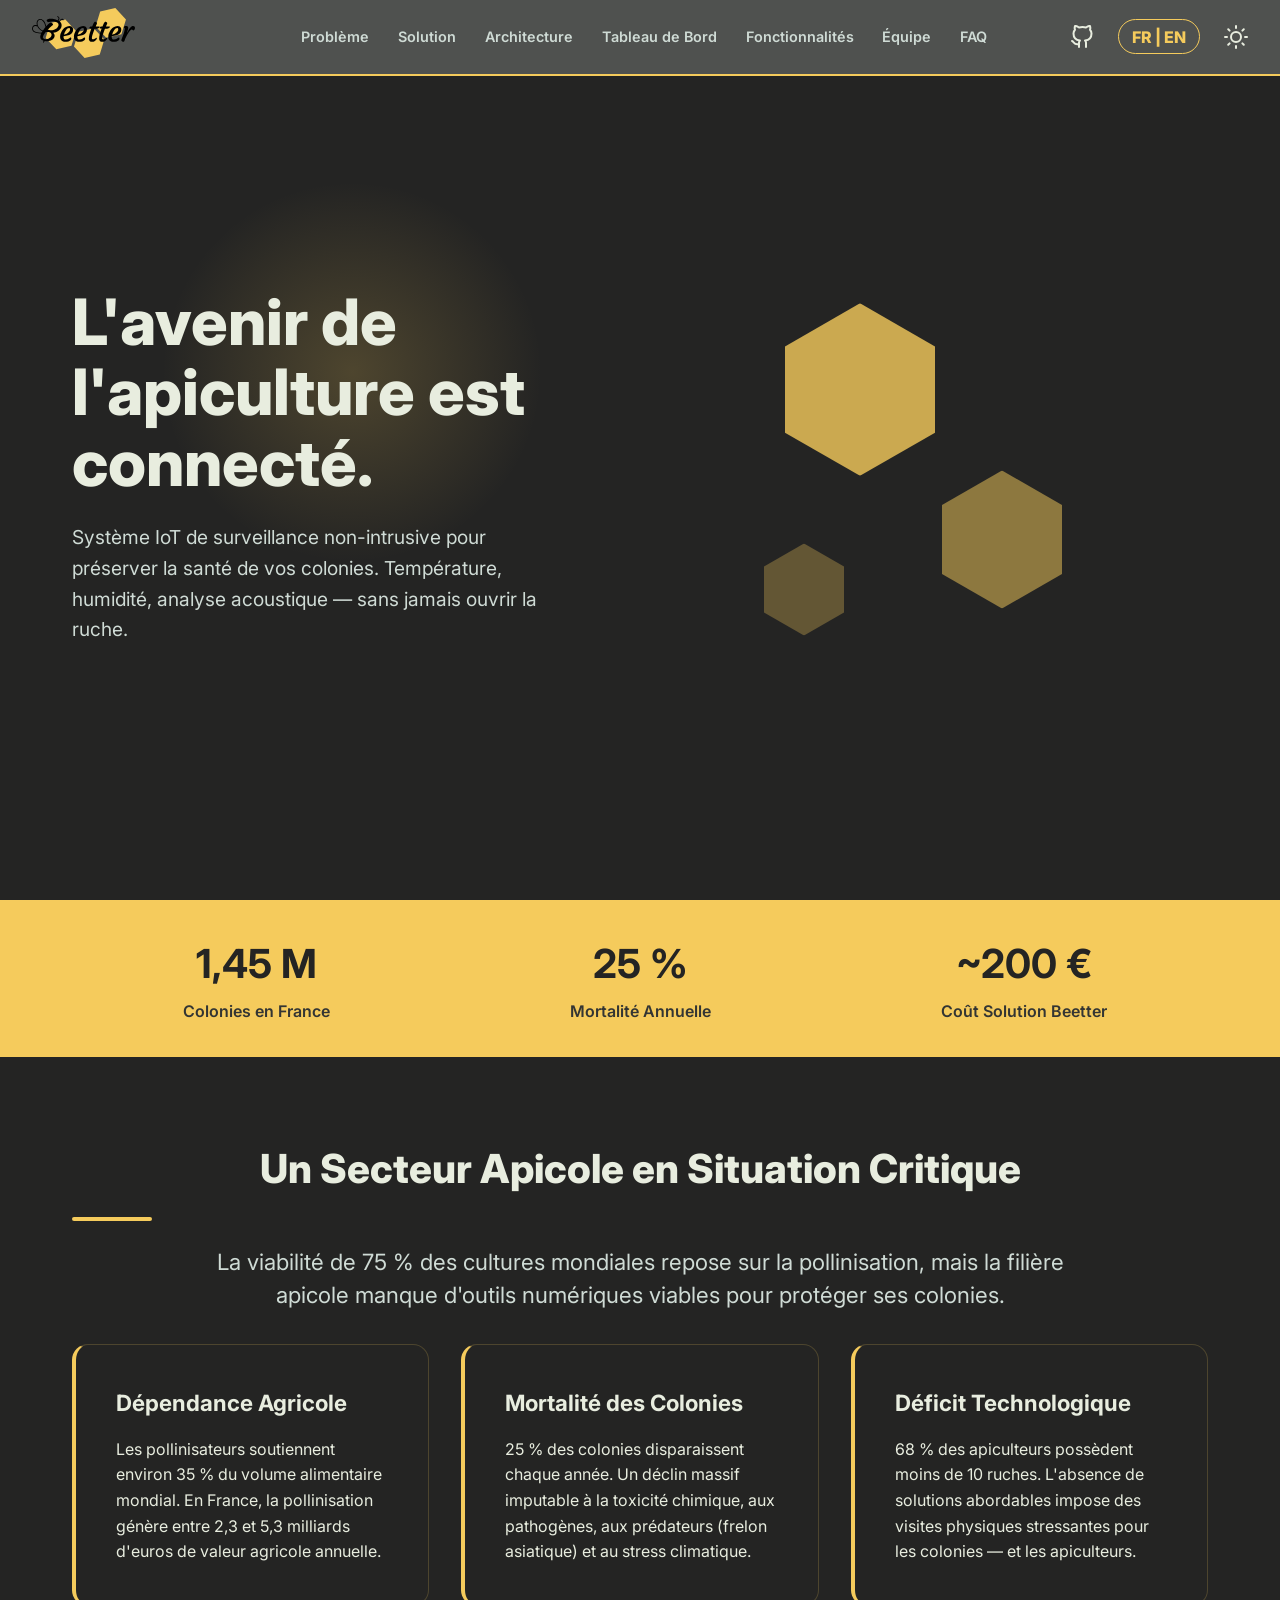
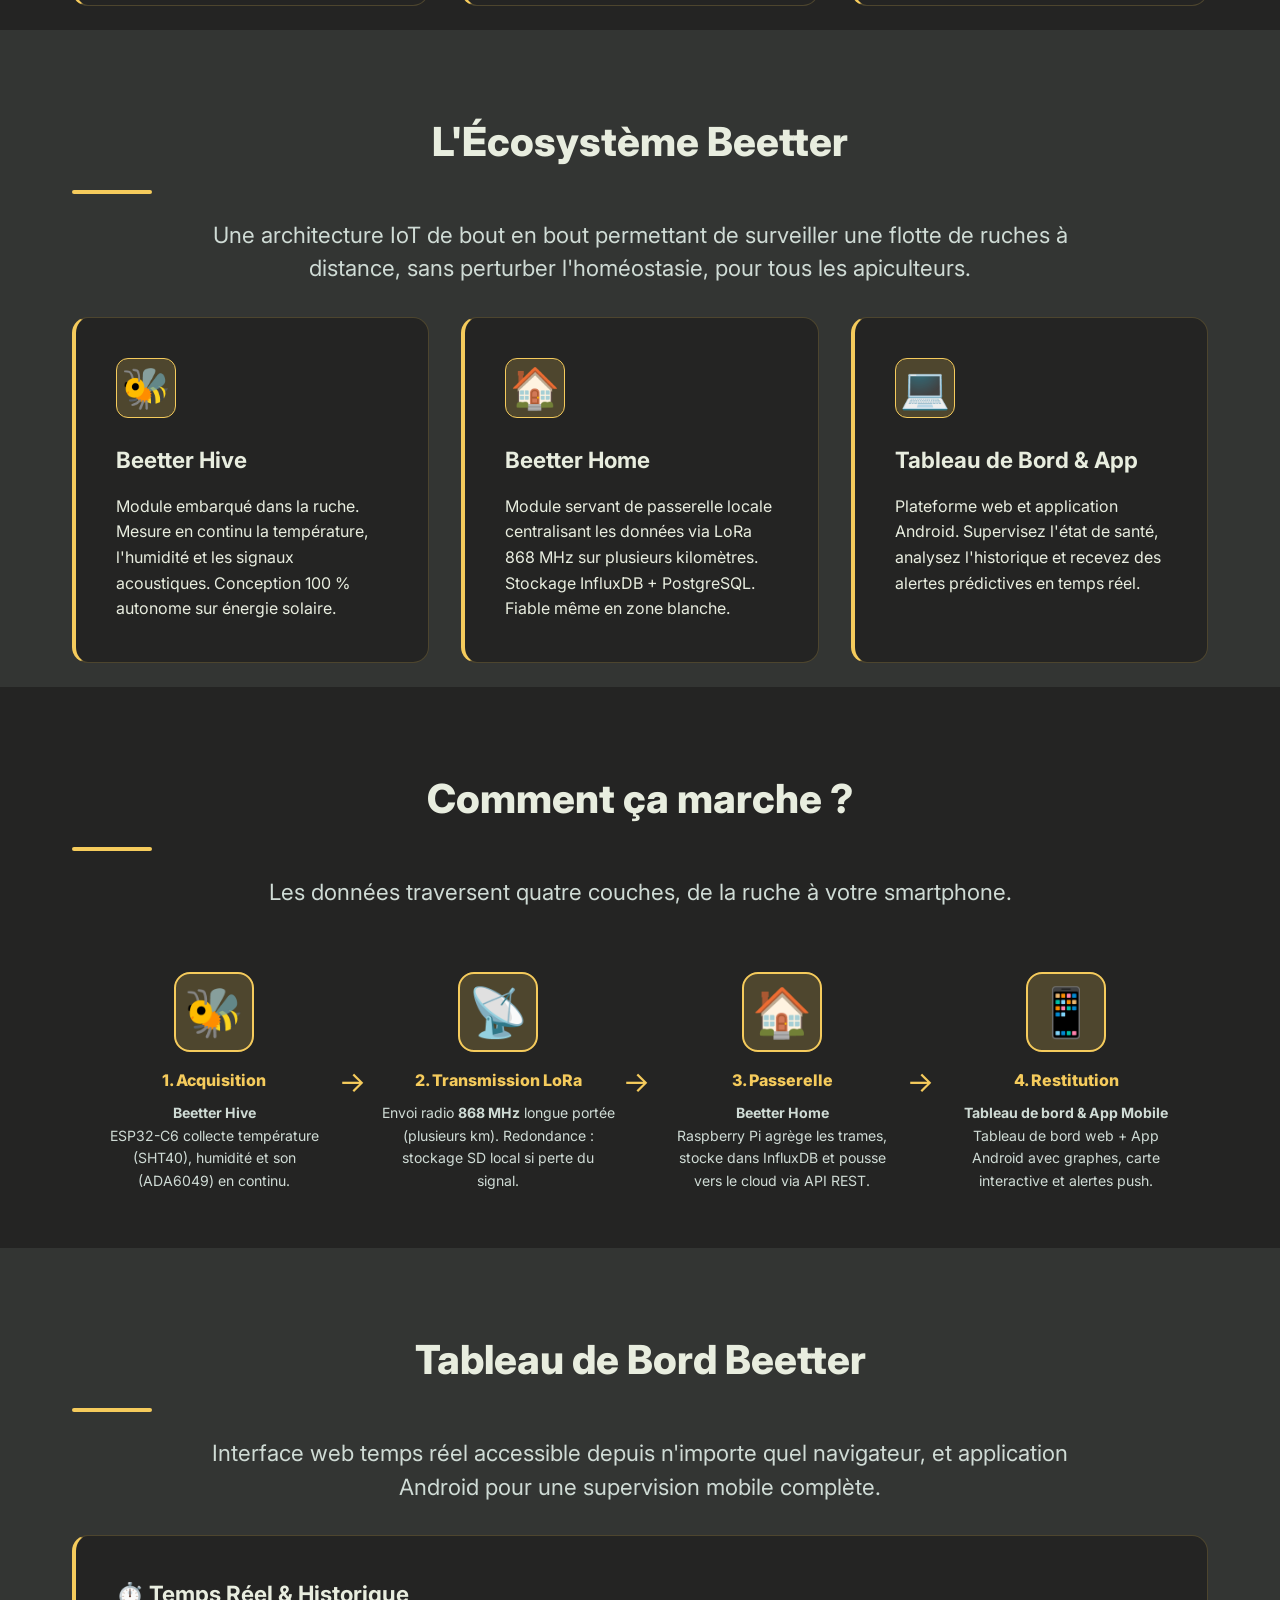
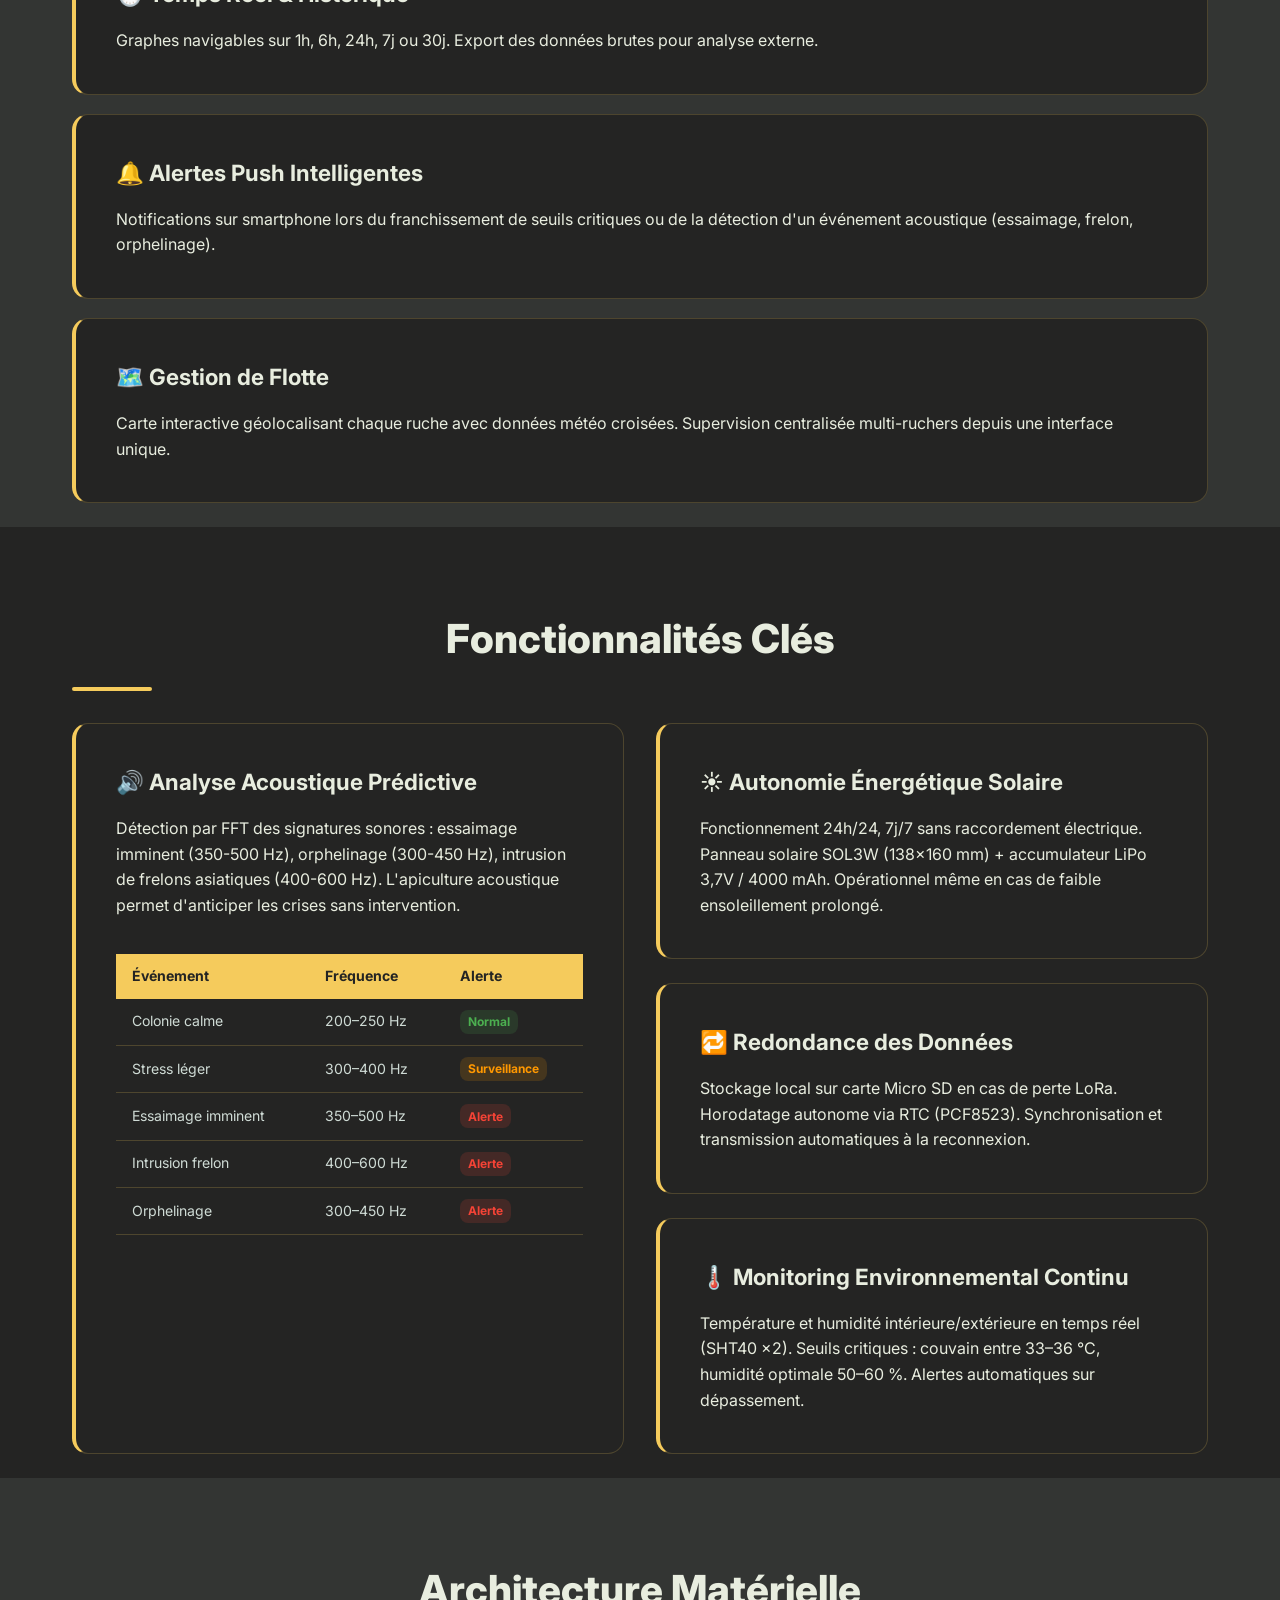
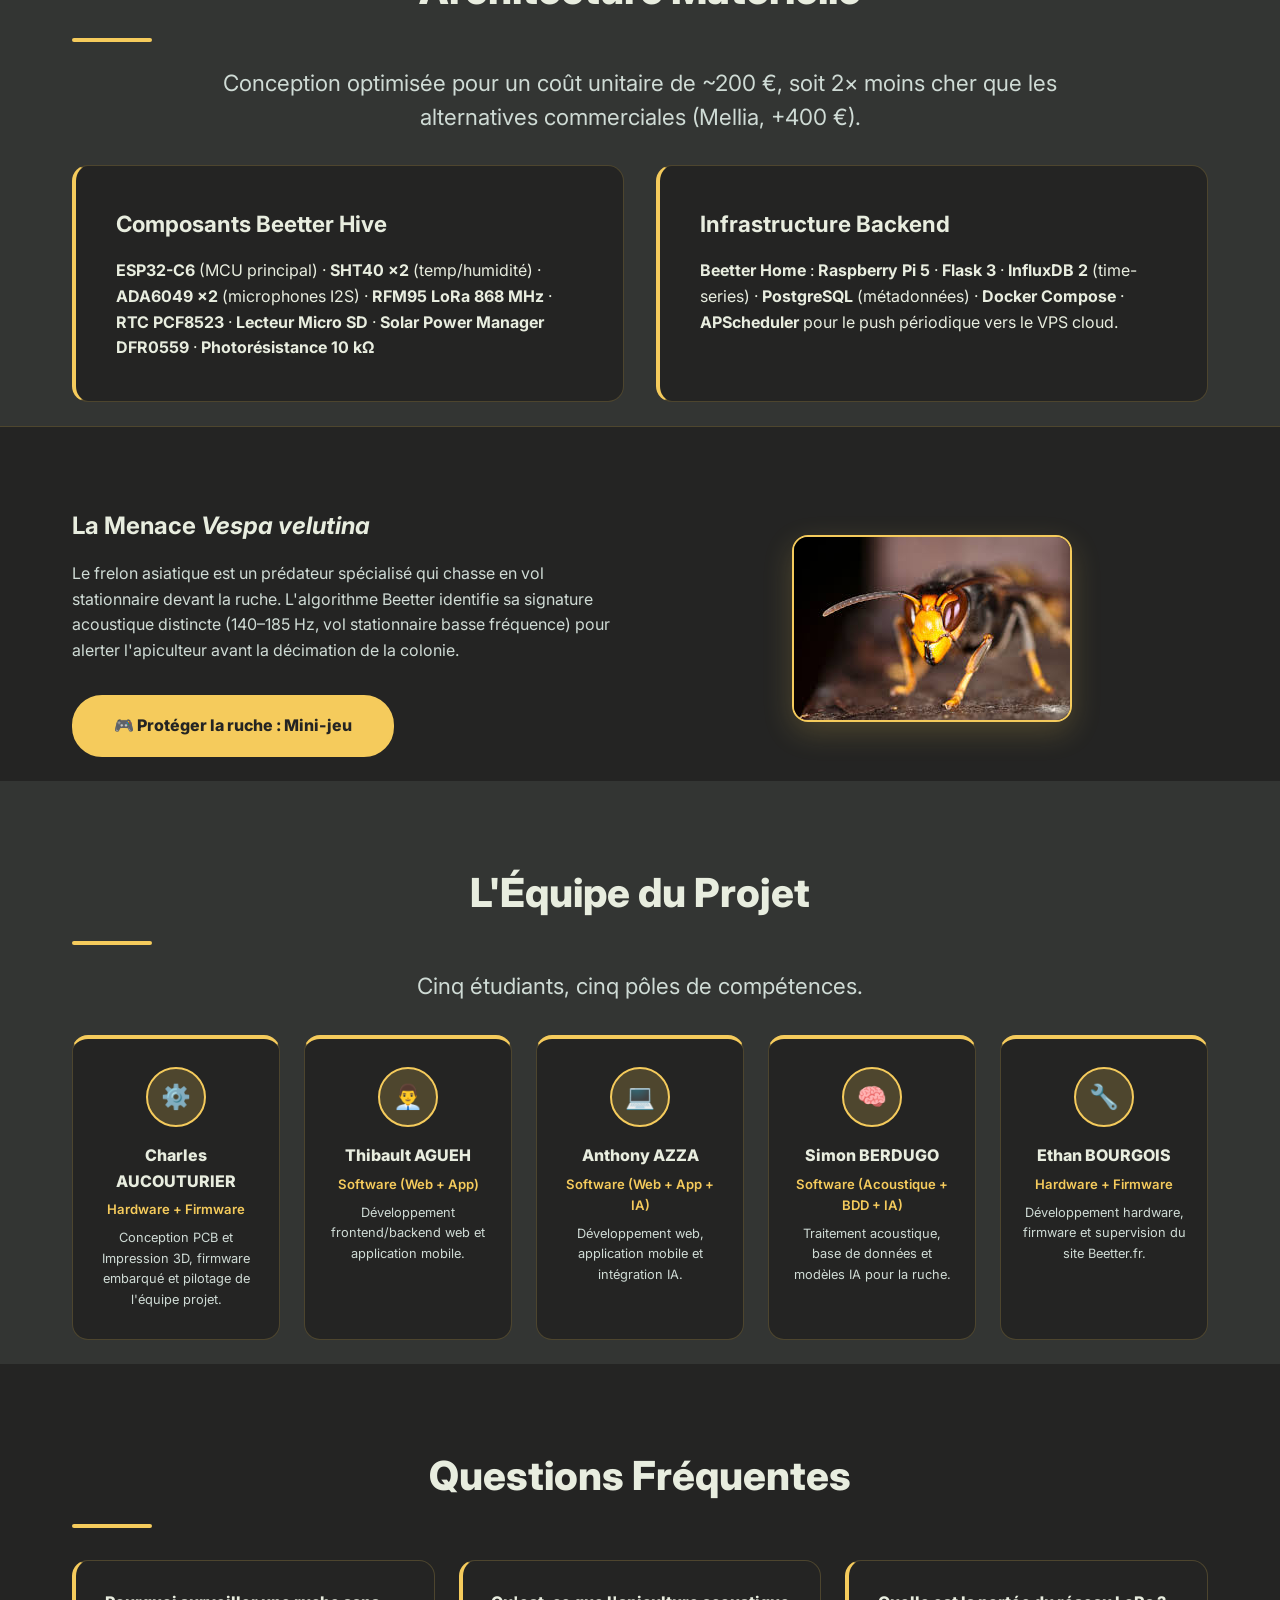
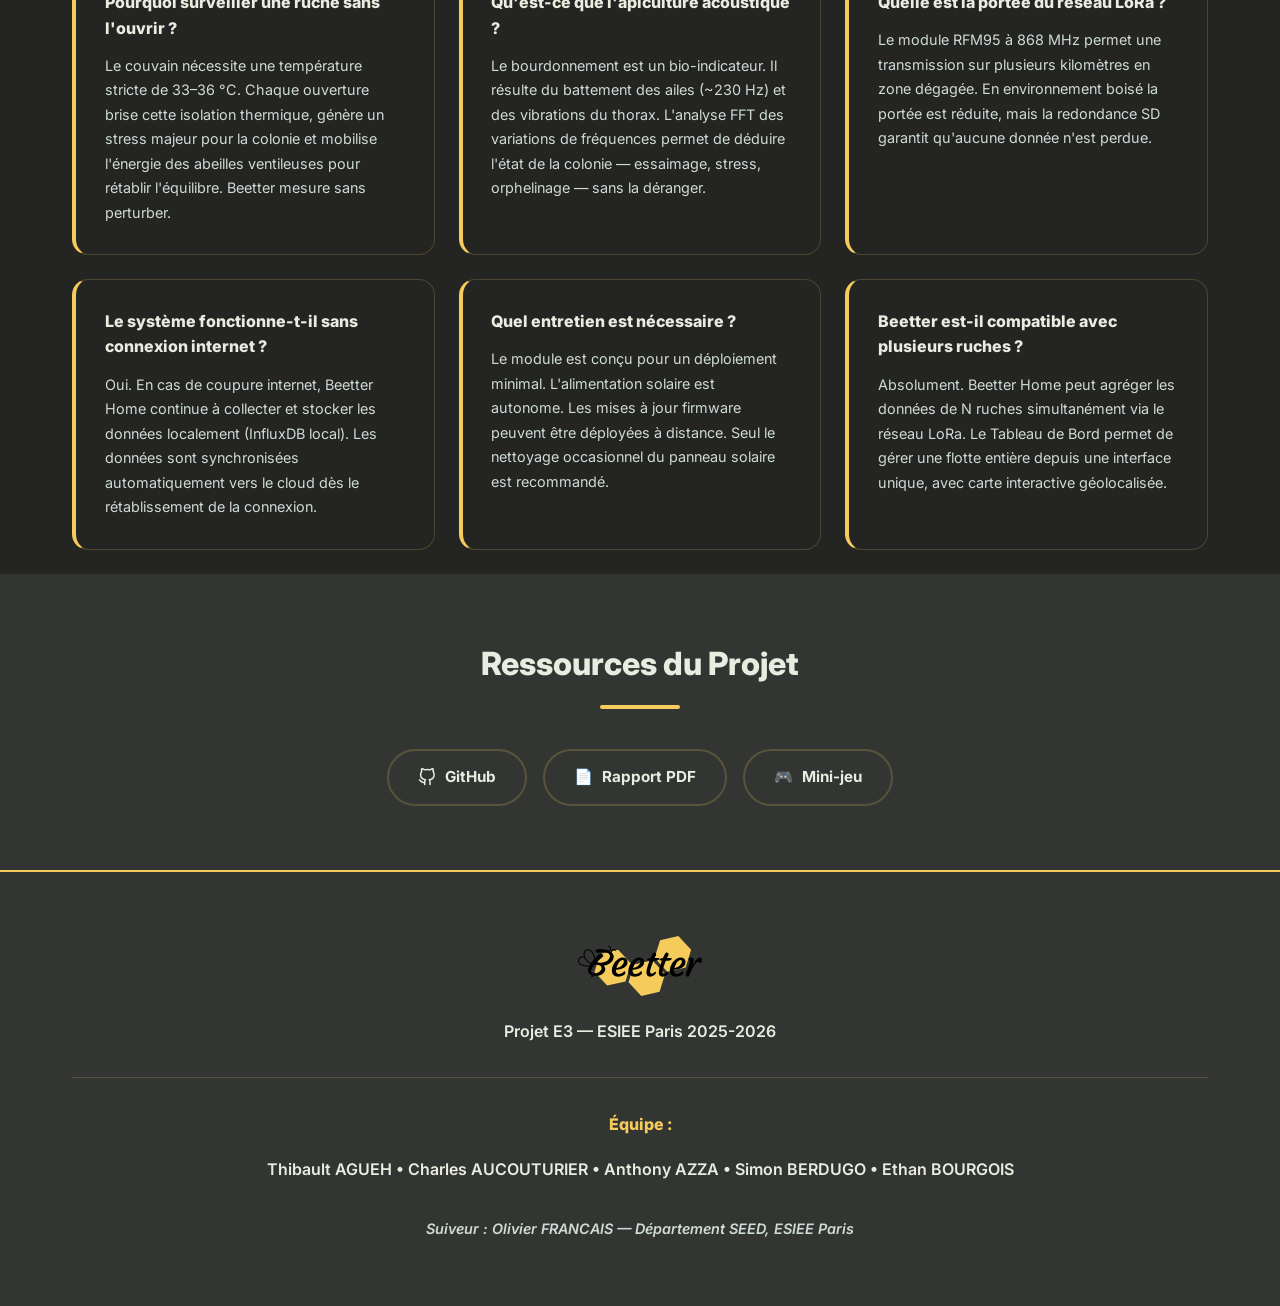
==== website/index.html @ 728f78fc "Add files via upload" ====
<!DOCTYPE html>
<html lang="fr">
<head>
    <meta charset="UTF-8">
    <meta name="viewport" content="width=device-width, initial-scale=1.0">
    <title>Beetter</title>
    <meta name="description" content="Beetter est un système IoT de monitoring apicole non-intrusif. Surveillance en temps réel de vos ruches : température, humidité, analyse acoustique prédictive.">

    <link rel="icon" type="image/png" href="Logo_B.png">
    <link rel="shortcut icon" type="image/png" href="Logo_B.png">

    <link rel="stylesheet" href="style.css">
    <link href="https://fonts.googleapis.com/css2?family=Inter:wght@300;400;600;800&display=swap" rel="stylesheet">
</head>
<body>

    <!-- ══════════════════════ NAVBAR ══════════════════════ -->
    <nav class="navbar">
        <div class="logo">
            <img src="Logo Beetter.svg" alt="Logo Beetter" class="logo-img">
        </div>

        <!-- Hamburger (mobile only) -->
        <button class="hamburger" id="hamburger" aria-label="Ouvrir le menu" aria-expanded="false">
            <span></span><span></span><span></span>
        </button>

        <!-- Scrim overlay -->
        <div class="nav-scrim" id="nav-scrim"></div>

        <ul class="nav-links" id="nav-links">
            <li><a href="#problematique" class="lang-fr">Problème</a><a href="#problematique" class="lang-en">Problem</a></li>
            <li><a href="#solution" class="lang-fr">Solution</a><a href="#solution" class="lang-en">Solution</a></li>
            <li><a href="#comment" class="lang-fr">Architecture</a><a href="#comment" class="lang-en">Architecture</a></li>
            <li><a href="#dashboard" class="lang-fr">Tableau de Bord</a><a href="#dashboard" class="lang-en">Dashboard</a></li>
            <li><a href="#technologie" class="lang-fr">Fonctionnalités</a><a href="#technologie" class="lang-en">Features</a></li>
            <li><a href="#equipe" class="lang-fr">Équipe</a><a href="#equipe" class="lang-en">Team</a></li>
            <li><a href="#faq">FAQ</a></li>
            
        </ul>

        <div class="nav-controls">
            <a href="https://github.com/Charlox29/Beetter" target="_blank" class="github-link" aria-label="GitHub Repository">
                <svg xmlns="http://www.w3.org/2000/svg" width="24" height="24" viewBox="0 0 24 24" fill="none" stroke="currentColor" stroke-width="2" stroke-linecap="round" stroke-linejoin="round">
                    <path d="M9 19c-5 1.5-5-2.5-7-3m14 6v-3.87a3.37 3.37 0 0 0-.94-2.61c3.14-.35 6.44-1.54 6.44-7A5.44 5.44 0 0 0 20 4.77 5.07 5.07 0 0 0 19.91 1S18.73.65 16 2.48a13.38 13.38 0 0 0-7 0C6.27.65 5.09 1 5.09 1A5.07 5.07 0 0 0 5 4.77a5.44 5.44 0 0 0-1.5 3.78c0 5.42 3.3 6.61 6.44 7A3.37 3.37 0 0 0 9 18.13V22"></path>
                </svg>
            </a>
            <button id="lang-toggle" class="lang-btn" aria-label="Changer de langue">FR | EN</button>
            <button id="theme-toggle" class="theme-btn" aria-label="Basculer le thème">
                <svg id="moon-icon" xmlns="http://www.w3.org/2000/svg" width="24" height="24" viewBox="0 0 24 24" fill="none" stroke="currentColor" stroke-width="2" stroke-linecap="round" stroke-linejoin="round"><path d="M21 12.79A9 9 0 1 1 11.21 3 7 7 0 0 0 21 12.79z"></path></svg>
                <svg id="sun-icon" xmlns="http://www.w3.org/2000/svg" width="24" height="24" viewBox="0 0 24 24" fill="none" stroke="currentColor" stroke-width="2" stroke-linecap="round" stroke-linejoin="round" style="display:none;"><circle cx="12" cy="12" r="5"></circle><line x1="12" y1="1" x2="12" y2="3"></line><line x1="12" y1="21" x2="12" y2="23"></line><line x1="4.22" y1="4.22" x2="5.64" y2="5.64"></line><line x1="18.36" y1="18.36" x2="19.78" y2="19.78"></line><line x1="1" y1="12" x2="3" y2="12"></line><line x1="21" y1="12" x2="23" y2="12"></line><line x1="4.22" y1="19.78" x2="5.64" y2="18.36"></line><line x1="18.36" y1="5.64" x2="19.78" y2="4.22"></line></svg>
            </button>
        </div>
    </nav>

    <!-- ══════════════════════ HERO ══════════════════════ -->
    <header class="hero">
        <div class="hero-content">
            <h1 class="lang-fr">L'avenir de l'apiculture est connecté.</h1>
            <h1 class="lang-en">The future of beekeeping is connected.</h1>
            <p class="lang-fr">Système IoT de surveillance non-intrusive pour préserver la santé de vos colonies. Température, humidité, analyse acoustique — sans jamais ouvrir la ruche.</p>
            <p class="lang-en">Non-intrusive IoT monitoring system to preserve the health of your colonies. Temperature, humidity, acoustic analysis — without ever opening the hive.</p>
        </div>
        <div class="hero-graphic">
            <div class="hexagon hex-1"></div>
            <div class="hexagon hex-2"></div>
            <div class="hexagon hex-3"></div>
        </div>
    </header>

    <!-- ══════════════════════ STATS ══════════════════════ -->
    <section class="stats-banner">
        <div class="container grid-3" style="gap:1rem;">
            <div class="stat-item">
                <h3 style="font-size:2.5rem;margin-bottom:0.2rem;color:#242423;">1,45 M</h3>
                <p class="lang-fr" style="color:#333533;font-weight:600;">Colonies en France</p>
                <p class="lang-en" style="color:#333533;font-weight:600;">Colonies in France</p>
            </div>
            <div class="stat-item">
                <h3 style="font-size:2.5rem;margin-bottom:0.2rem;color:#242423;">25 %</h3>
                <p class="lang-fr" style="color:#333533;font-weight:600;">Mortalité Annuelle</p>
                <p class="lang-en" style="color:#333533;font-weight:600;">Annual Mortality</p>
            </div>
            <div class="stat-item">
                <h3 style="font-size:2.5rem;margin-bottom:0.2rem;color:#242423;">~200 €</h3>
                <p class="lang-fr" style="color:#333533;font-weight:600;">Coût Solution Beetter</p>
                <p class="lang-en" style="color:#333533;font-weight:600;">Beetter Solution Cost</p>
            </div>
        </div>
    </section>

    <!-- ══════════════════════ PROBLÈME ══════════════════════ -->
    <section id="problematique" class="section">
        <div class="container">
            <div class="section-header">
                <h2 class="lang-fr">Un Secteur Apicole en Situation Critique</h2>
                <h2 class="lang-en">An Apicultural Sector in Critical Condition</h2>
                <div class="divider"></div>
                <p class="subtitle lang-fr">La viabilité de 75 % des cultures mondiales repose sur la pollinisation, mais la filière apicole manque d'outils numériques viables pour protéger ses colonies.</p>
                <p class="subtitle lang-en">The viability of 75% of global crops relies on pollination, yet the beekeeping sector lacks viable digital tools to protect its colonies.</p>
            </div>
            <div class="grid-3">
                <div class="card">
                    <h3 class="lang-fr">Dépendance Agricole</h3>
                    <h3 class="lang-en">Agricultural Dependency</h3>
                    <p class="lang-fr">Les pollinisateurs soutiennent environ 35 % du volume alimentaire mondial. En France, la pollinisation génère entre 2,3 et 5,3 milliards d'euros de valeur agricole annuelle.</p>
                    <p class="lang-en">Pollinators support about 35% of global food volume. In France, pollination generates between 2.3 and 5.3 billion euros in annual agricultural value.</p>
                </div>
                <div class="card">
                    <h3 class="lang-fr">Mortalité des Colonies</h3>
                    <h3 class="lang-en">Colony Mortality</h3>
                    <p class="lang-fr">25 % des colonies disparaissent chaque année. Un déclin massif imputable à la toxicité chimique, aux pathogènes, aux prédateurs (frelon asiatique) et au stress climatique.</p>
                    <p class="lang-en">25% of colonies disappear each year. A massive decline attributable to chemical toxicity, pathogens, predators (Asian hornet), and climatic stress.</p>
                </div>
                <div class="card">
                    <h3 class="lang-fr">Déficit Technologique</h3>
                    <h3 class="lang-en">Technological Deficit</h3>
                    <p class="lang-fr">68 % des apiculteurs possèdent moins de 10 ruches. L'absence de solutions abordables impose des visites physiques stressantes pour les colonies — et les apiculteurs.</p>
                    <p class="lang-en">68% of beekeepers own fewer than 10 hives. The lack of affordable solutions forces stressful physical visits for both colonies and beekeepers.</p>
                </div>
            </div>
        </div>
    </section>

    <!-- ══════════════════════ SOLUTION / ÉCOSYSTÈME ══════════════════════ -->
    <section id="solution" class="section bg-alt">
        <div class="container">
            <div class="section-header">
                <h2 class="lang-fr">L'Écosystème Beetter</h2>
                <h2 class="lang-en">The Beetter Ecosystem</h2>
                <div class="divider"></div>
                <p class="subtitle lang-fr">Une architecture IoT de bout en bout permettant de surveiller une flotte de ruches à distance, sans perturber l'homéostasie, pour tous les apiculteurs.</p>
                <p class="subtitle lang-en">An end-to-end IoT architecture enabling remote monitoring of a hive fleet, without disrupting homeostasis, for all beekeepers.</p>
            </div>
            <div class="grid-3">
                <div class="feature-box">
                    <div class="feature-icon">🐝</div>
                    <h3>Beetter Hive</h3>
                    <p class="lang-fr">Module embarqué dans la ruche. Mesure en continu la température, l'humidité et les signaux acoustiques. Conception 100 % autonome sur énergie solaire.</p>
                    <p class="lang-en">In-hive embedded module. Continuously measures temperature, humidity, and acoustic signals. 100% autonomous solar-powered design.</p>
                </div>
                <div class="feature-box">
                    <div class="feature-icon">🏠</div>
                    <h3>Beetter Home</h3>
                    <p class="lang-fr">Module servant de passerelle locale centralisant les données via LoRa 868 MHz sur plusieurs kilomètres. Stockage InfluxDB + PostgreSQL. Fiable même en zone blanche.</p>
                    <p class="lang-en">Local gateway centralizing data via LoRa 868 MHz over several kilometers. InfluxDB + PostgreSQL storage. Reliable even in dead zones.</p>
                </div>
                <div class="feature-box">
                    <div class="feature-icon">💻</div>
                    <h3 class="lang-fr">Tableau de Bord & App</h3>
                    <h3 class="lang-en">Dashboard & App</h3>
                    <p class="lang-fr">Plateforme web et application Android. Supervisez l'état de santé, analysez l'historique et recevez des alertes prédictives en temps réel.</p>
                    <p class="lang-en">Web platform and Android app. Monitor health status, analyze history, and receive predictive alerts in real time.</p>
                </div>
            </div>
        </div>
    </section>

    <!-- ══════════════════════ COMMENT ÇA MARCHE ══════════════════════ -->
    <section id="comment" class="section">
        <div class="container">
            <div class="section-header">
                <h2 class="lang-fr">Comment ça marche ?</h2>
                <h2 class="lang-en">How does it work?</h2>
                <div class="divider"></div>
                <p class="subtitle lang-fr">Les données traversent quatre couches, de la ruche à votre smartphone.</p>
                <p class="subtitle lang-en">Data travels through four layers, from the hive to your smartphone.</p>
            </div>

            <div class="flow-grid">
                <div class="flow-step">
                    <div class="flow-icon">🐝</div>
                    <h4 class="lang-fr">1. Acquisition</h4>
                    <h4 class="lang-en">1. Acquisition</h4>
                    <p class="lang-fr"><strong>Beetter Hive</strong><br>ESP32-C6 collecte température (SHT40), humidité et son (ADA6049) en continu.</p>
                    <p class="lang-en"><strong>Beetter Hive</strong><br>ESP32-C6 continuously collects temperature (SHT40), humidity and sound (ADA6049).</p>
                </div>
                <div class="flow-step">
                    <div class="flow-icon">📡</div>
                    <h4 class="lang-fr">2. Transmission LoRa</h4>
                    <h4 class="lang-en">2. LoRa Transmission</h4>
                    <p class="lang-fr">Envoi radio <strong>868 MHz</strong> longue portée (plusieurs km). Redondance : stockage SD local si perte du signal.</p>
                    <p class="lang-en"><strong>868 MHz</strong> long-range radio (several km). Redundancy: local SD storage if signal is lost.</p>
                </div>
                <div class="flow-step">
                    <div class="flow-icon">🏠</div>
                    <h4 class="lang-fr">3. Passerelle</h4>
                    <h4 class="lang-en">3. Gateway</h4>
                    <p class="lang-fr"><strong>Beetter Home</strong><br>Raspberry Pi agrège les trames, stocke dans InfluxDB et pousse vers le cloud via API REST.</p>
                    <p class="lang-en"><strong>Beetter Home</strong><br>Raspberry Pi aggregates frames, stores in InfluxDB, and pushes to cloud via REST API.</p>
                </div>
                <div class="flow-step">
                    <div class="flow-icon">📱</div>
                    <h4 class="lang-fr">4. Restitution</h4>
                    <h4 class="lang-en">4. Display</h4>
                    <p class="lang-fr"><strong>Tableau de bord & App Mobile</strong><br>Tableau de bord web + App Android avec graphes, carte interactive et alertes push.</p>
                    <p class="lang-en"><strong>Dashboard & App</strong><br>Web dashboard + Android app with graphs, interactive map, and push alerts.</p>
                </div>
            </div>
        </div>
    </section>

    <!-- ══════════════════════ DASHBOARD PREVIEW ══════════════════════ -->
    <section id="dashboard" class="section bg-alt">
        <div class="container">
            <div class="section-header">
                <h2 class="lang-fr">Tableau de Bord Beetter</h2>
                <h2 class="lang-en">Beetter Dashboard</h2>
                <div class="divider"></div>
                <p class="subtitle lang-fr">Interface web temps réel accessible depuis n'importe quel navigateur, et application Android pour une supervision mobile complète.</p>
                <p class="subtitle lang-en">Real-time web interface accessible from any browser, and Android app for complete mobile supervision.</p>
            </div>

            <div class="grid-2" style="align-items:start; gap:3rem;">
                
                <!-- Features du dashboard -->
                <div style="display:flex;flex-direction:column;gap:1.2rem;">
                    <div class="tech-item">
                        <h3 class="lang-fr">⏱️ Temps Réel & Historique</h3>
                        <h3 class="lang-en">⏱️ Real-Time & History</h3>
                        <p class="lang-fr">Graphes navigables sur 1h, 6h, 24h, 7j ou 30j. Export des données brutes pour analyse externe.</p>
                        <p class="lang-en">Navigable graphs over 1h, 6h, 24h, 7d, or 30d. Raw data export for external analysis.</p>
                    </div>
                    <div class="tech-item">
                        <h3 class="lang-fr">🔔 Alertes Push Intelligentes</h3>
                        <h3 class="lang-en">🔔 Smart Push Alerts</h3>
                        <p class="lang-fr">Notifications sur smartphone lors du franchissement de seuils critiques ou de la détection d'un événement acoustique (essaimage, frelon, orphelinage).</p>
                        <p class="lang-en">Smartphone notifications when critical thresholds are crossed or an acoustic event is detected (swarming, hornet, queenless).</p>
                    </div>
                    <div class="tech-item">
                        <h3 class="lang-fr">🗺️ Gestion de Flotte</h3>
                        <h3 class="lang-en">🗺️ Fleet Management</h3>
                        <p class="lang-fr">Carte interactive géolocalisant chaque ruche avec données météo croisées. Supervision centralisée multi-ruchers depuis une interface unique.</p>
                        <p class="lang-en">Interactive map geolocating each hive with cross-referenced weather data. Centralized multi-apiary supervision from a single interface.</p>
                    </div>
                </div>
            </div>
        </div>
    </section>

    <!-- ══════════════════════ FONCTIONNALITÉS ══════════════════════ -->
    <section id="technologie" class="section">
        <div class="container">
            <div class="section-header">
                <h2 class="lang-fr">Fonctionnalités Clés</h2>
                <h2 class="lang-en">Key Features</h2>
                <div class="divider"></div>
            </div>
            <div class="grid-2">
                <div class="tech-item">
                    <h3 class="lang-fr">🔊 Analyse Acoustique Prédictive</h3>
                    <h3 class="lang-en">🔊 Predictive Acoustic Analysis</h3>
                    <p class="lang-fr">Détection par FFT des signatures sonores : essaimage imminent (350-500 Hz), orphelinage (300-450 Hz), intrusion de frelons asiatiques (400-600 Hz). L'apiculture acoustique permet d'anticiper les crises sans intervention.</p>
                    <p class="lang-en">FFT detection of sound signatures: imminent swarming (350-500 Hz), queenless colony (300-450 Hz), Asian hornet intrusion (400-600 Hz). Acoustic beekeeping enables anticipating crises without intervention.</p>
                    <!-- Tableau des fréquences -->
                    <div style="overflow-x:auto; margin-top:1.2rem;">
                        <table class="acoustic-table">
                            <thead>
                                <tr>
                                    <th class="lang-fr">Événement</th><th class="lang-en">Event</th>
                                    <th class="lang-fr">Fréquence</th><th class="lang-en">Frequency</th>
                                    <th class="lang-fr">Alerte</th><th class="lang-en">Alert</th>
                                </tr>
                            </thead>
                            <tbody>
                                <tr>
                                    <td class="lang-fr">Colonie calme</td><td class="lang-en">Calm colony</td>
                                    <td>200–250 Hz</td>
                                    <td><span class="badge badge-ok lang-fr">Normal</span><span class="badge badge-ok lang-en">Normal</span></td>
                                </tr>
                                <tr>
                                    <td class="lang-fr">Stress léger</td><td class="lang-en">Mild stress</td>
                                    <td>300–400 Hz</td>
                                    <td><span class="badge badge-warn lang-fr">Surveillance</span><span class="badge badge-warn lang-en">Watch</span></td>
                                </tr>
                                <tr>
                                    <td class="lang-fr">Essaimage imminent</td><td class="lang-en">Imminent swarm</td>
                                    <td>350–500 Hz</td>
                                    <td><span class="badge badge-crit lang-fr">Alerte</span><span class="badge badge-crit lang-en">Alert</span></td>
                                </tr>
                                <tr>
                                    <td class="lang-fr">Intrusion frelon</td><td class="lang-en">Hornet intrusion</td>
                                    <td>400–600 Hz</td>
                                    <td><span class="badge badge-crit lang-fr">Alerte</span><span class="badge badge-crit lang-en">Alert</span></td>
                                </tr>
                                <tr>
                                    <td class="lang-fr">Orphelinage</td><td class="lang-en">Queenless</td>
                                    <td>300–450 Hz</td>
                                    <td><span class="badge badge-crit lang-fr">Alerte</span><span class="badge badge-crit lang-en">Alert</span></td>
                                </tr>
                            </tbody>
                        </table>
                    </div>
                </div>
                <div style="display:flex;flex-direction:column;gap:1.5rem;">
                    <div class="tech-item">
                        <h3 class="lang-fr">☀️ Autonomie Énergétique Solaire</h3>
                        <h3 class="lang-en">☀️ Solar Energy Autonomy</h3>
                        <p class="lang-fr">Fonctionnement 24h/24, 7j/7 sans raccordement électrique. Panneau solaire SOL3W (138×160 mm) + accumulateur LiPo 3,7V / 4000 mAh. Opérationnel même en cas de faible ensoleillement prolongé.</p>
                        <p class="lang-en">24/7 operation without electrical connection. SOL3W solar panel (138×160 mm) + 3.7V / 4000 mAh LiPo battery. Operational even during prolonged low sunlight.</p>
                    </div>
                    <div class="tech-item">
                        <h3 class="lang-fr">🔁 Redondance des Données</h3>
                        <h3 class="lang-en">🔁 Data Redundancy</h3>
                        <p class="lang-fr">Stockage local sur carte Micro SD en cas de perte LoRa. Horodatage autonome via RTC (PCF8523). Synchronisation et transmission automatiques à la reconnexion.</p>
                        <p class="lang-en">Local storage on Micro SD in case of LoRa loss. Autonomous timestamping via RTC (PCF8523). Automatic synchronization and transmission on reconnection.</p>
                    </div>
                    <div class="tech-item">
                        <h3 class="lang-fr">🌡️ Monitoring Environnemental Continu</h3>
                        <h3 class="lang-en">🌡️ Continuous Environmental Monitoring</h3>
                        <p class="lang-fr">Température et humidité intérieure/extérieure en temps réel (SHT40 ×2). Seuils critiques : couvain entre 33–36 °C, humidité optimale 50–60 %. Alertes automatiques sur dépassement.</p>
                        <p class="lang-en">Real-time interior/exterior temperature and humidity (SHT40 ×2). Critical thresholds: brood between 33–36°C, optimal humidity 50–60%. Automatic alerts on threshold breach.</p>
                    </div>
                </div>
            </div>
        </div>
    </section>

    <!-- ══════════════════════ ARCHITECTURE MATÉRIELLE ══════════════════════ -->
    <section id="architecture" class="section bg-alt">
        <div class="container">
            <div class="section-header">
                <h2 class="lang-fr">Architecture Matérielle</h2>
                <h2 class="lang-en">Hardware Architecture</h2>
                <div class="divider"></div>
                <p class="subtitle lang-fr">Conception optimisée pour un coût unitaire de ~200 €, soit 2× moins cher que les alternatives commerciales (Mellia, +400 €).</p>
                <p class="subtitle lang-en">Optimized design for a unit cost of ~200 €, 2× cheaper than commercial alternatives (Mellia, +400 €).</p>
            </div>
            <div class="grid-2">
                <div class="card">
                    <h3 class="lang-fr">Composants Beetter Hive</h3>
                    <h3 class="lang-en">Beetter Hive Components</h3>
                    <p class="lang-fr"><strong>ESP32-C6</strong> (MCU principal) · <strong>SHT40 ×2</strong> (temp/humidité) · <strong>ADA6049 ×2</strong> (microphones I2S) · <strong>RFM95 LoRa 868 MHz</strong> · <strong>RTC PCF8523</strong> · <strong>Lecteur Micro SD</strong> · <strong>Solar Power Manager DFR0559</strong> · <strong>Photorésistance 10 kΩ</strong></p>
                    <p class="lang-en"><strong>ESP32-C6</strong> (main MCU) · <strong>SHT40 ×2</strong> (temp/humidity) · <strong>ADA6049 ×2</strong> (I2S microphones) · <strong>RFM95 LoRa 868 MHz</strong> · <strong>RTC PCF8523</strong> · <strong>Micro SD reader</strong> · <strong>DFR0559 Solar Power Manager</strong> · <strong>10 kΩ Photoresistor</strong></p>
                </div>
                <div class="card">
                    <h3 class="lang-fr">Infrastructure Backend</h3>
                    <h3 class="lang-en">Backend Infrastructure</h3>
                    <p class="lang-fr"><strong>Beetter Home</strong> : <strong>Raspberry Pi 5</strong> · <strong>Flask 3</strong> · <strong>InfluxDB 2</strong> (time-series) · <strong>PostgreSQL</strong> (métadonnées) · <strong>Docker Compose</strong> · <strong>APScheduler</strong> pour le push périodique vers le VPS cloud.</p>
                    <p class="lang-en"><strong>Beetter Home</strong>: <strong>Raspberry Pi 5</strong> · <strong>Flask 3</strong> · <strong>InfluxDB 2</strong> (time-series) · <strong>PostgreSQL</strong> (metadata) · <strong>Docker Compose</strong> · <strong>APScheduler</strong> for periodic push to the cloud VPS.</p>
                </div>
            </div>
        </div>
    </section>

    <!-- ══════════════════════ VESPA VELUTINA ══════════════════════ -->
    <section id="mini-jeu-section" class="section" style="border-top:1px solid var(--border-color);">
        <div class="container">
            <div class="grid-2" style="align-items:center;">
                <div class="game-content">
                    <h2 class="lang-fr" style="margin-bottom:1rem;">La Menace <em>Vespa velutina</em></h2>
                    <h2 class="lang-en" style="margin-bottom:1rem;">The <em>Vespa velutina</em> Threat</h2>
                    <p class="lang-fr" style="color:var(--text-secondary);margin-bottom:2rem;">
                        Le frelon asiatique est un prédateur spécialisé qui chasse en vol stationnaire devant la ruche. L'algorithme Beetter identifie sa signature acoustique distincte (140–185 Hz, vol stationnaire basse fréquence) pour alerter l'apiculteur avant la décimation de la colonie.
                    </p>
                    <p class="lang-en" style="color:var(--text-secondary);margin-bottom:2rem;">
                        The Asian hornet is a specialized predator that hunts in a hover flight in front of the hive. The Beetter algorithm identifies its distinct acoustic signature (140–185 Hz, low-frequency hovering) to alert the beekeeper before the colony is decimated.
                    </p>
                    <a href="mini-jeu.html" class="cta-button lang-fr">🎮 Protéger la ruche : Mini-jeu</a>
                    <a href="mini-jeu.html" class="cta-button lang-en">🎮 Protect the Hive: Mini-game</a>
                </div>
                <div class="game-image" style="text-align:center;">
                    <img src="vespa_velutina.jpg" alt="Frelon asiatique - Vespa velutina" style="max-width:100%;border-radius:16px;box-shadow:0 10px 30px var(--shadow-accent);border:2px solid var(--accent);object-fit:cover;">
                </div>
            </div>
        </div>
    </section>

    <!-- ══════════════════════ ÉQUIPE ══════════════════════ -->
    <section id="equipe" class="section bg-alt">
        <div class="container">
            <div class="section-header">
                <h2 class="lang-fr">L'Équipe du Projet</h2>
                <h2 class="lang-en">The Project Team</h2>
                <div class="divider"></div>
                <p class="subtitle lang-fr">Cinq étudiants, cinq pôles de compétences.</p>
                <p class="subtitle lang-en">Five students, five areas of expertise.</p>
            </div>
            <div class="team-grid">
                
                <div class="team-card">
                    <div class="team-avatar">⚙️</div>
                    <div class="team-name">Charles AUCOUTURIER</div>
                    <div class="team-role lang-fr">Hardware + Firmware</div>
                    <div class="team-role lang-en">Hardware + Firmware</div>
                    <div class="team-desc lang-fr">Conception PCB et Impression 3D, firmware embarqué et pilotage de l'équipe projet.</div>
                    <div class="team-desc lang-en">PCB design and 3D printing, embedded firmware, and project team leadership.</div>
                </div>
                <div class="team-card">
                    <div class="team-avatar">👨‍💼</div>
                    <div class="team-name">Thibault AGUEH</div>
                    <div class="team-role lang-fr">Software (Web + App)</div>
                    <div class="team-role lang-en">Software (Web + App)</div>
                    <div class="team-desc lang-fr">Développement frontend/backend web et application mobile.</div>
                    <div class="team-desc lang-en">Web and mobile app development.</div>
                </div>
                <div class="team-card">
                    <div class="team-avatar">💻</div>
                    <div class="team-name">Anthony AZZA</div>
                    <div class="team-role lang-fr">Software (Web + App + IA)</div>
                    <div class="team-role lang-en">Software (Web + App + AI)</div>
                    <div class="team-desc lang-fr">Développement web, application mobile et intégration IA.</div>
                    <div class="team-desc lang-en">Web, mobile app development and AI integration.</div>
                </div>
                <div class="team-card">
                    <div class="team-avatar">🧠</div>
                    <div class="team-name">Simon BERDUGO</div>
                    <div class="team-role lang-fr">Software (Acoustique + BDD + IA)</div>
                    <div class="team-role lang-en">Software (Acoustics + DB + AI)</div>
                    <div class="team-desc lang-fr">Traitement acoustique, base de données et modèles IA pour la ruche.</div>
                    <div class="team-desc lang-en">Acoustic processing, database and AI models for the hive.</div>
                </div>
                <div class="team-card">
                    <div class="team-avatar">🔧</div>
                    <div class="team-name">Ethan BOURGOIS</div>
                    <div class="team-role lang-fr">Hardware + Firmware</div>
                    <div class="team-role lang-en">Hardware + Firmware</div>
                    <div class="team-desc lang-fr">Développement hardware, firmware et supervision du site Beetter.fr.</div>
                    <div class="team-desc lang-en">Hardware and firmware development with Beetter.fr oversight.</div>
                </div>
            </div>
        </div>
    </section>

    <!-- ══════════════════════ FAQ ══════════════════════ -->
    <section id="faq" class="section">
        <div class="container">
            <div class="section-header">
                <h2 class="lang-fr">Questions Fréquentes</h2>
                <h2 class="lang-en">Frequently Asked Questions</h2>
                <div class="divider"></div>
            </div>
            <div class="faq-grid">
                <div class="faq-item">
                    <div class="faq-q lang-fr">Pourquoi surveiller une ruche sans l'ouvrir ?</div>
                    <div class="faq-q lang-en">Why monitor a hive without opening it?</div>
                    <div class="faq-a lang-fr">Le couvain nécessite une température stricte de 33–36 °C. Chaque ouverture brise cette isolation thermique, génère un stress majeur pour la colonie et mobilise l'énergie des abeilles ventileuses pour rétablir l'équilibre. Beetter mesure sans perturber.</div>
                    <div class="faq-a lang-en">The brood requires a strict temperature of 33–36°C. Every opening breaks this thermal isolation, causes major stress to the colony and mobilizes the energy of fanning bees to restore balance. Beetter measures without disturbing.</div>
                </div>
                <div class="faq-item">
                    <div class="faq-q lang-fr">Qu'est-ce que l'apiculture acoustique ?</div>
                    <div class="faq-q lang-en">What is acoustic beekeeping?</div>
                    <div class="faq-a lang-fr">Le bourdonnement est un bio-indicateur. Il résulte du battement des ailes (~230 Hz) et des vibrations du thorax. L'analyse FFT des variations de fréquences permet de déduire l'état de la colonie — essaimage, stress, orphelinage — sans la déranger.</div>
                    <div class="faq-a lang-en">Buzzing is a bio-indicator. It results from wing beats (~230 Hz) and thorax vibrations. FFT analysis of frequency variations enables deducing the colony state — swarming, stress, queenlessness — without disturbing it.</div>
                </div>
                <div class="faq-item">
                    <div class="faq-q lang-fr">Quelle est la portée du réseau LoRa ?</div>
                    <div class="faq-q lang-en">What is the LoRa network range?</div>
                    <div class="faq-a lang-fr">Le module RFM95 à 868 MHz permet une transmission sur plusieurs kilomètres en zone dégagée. En environnement boisé la portée est réduite, mais la redondance SD garantit qu'aucune donnée n'est perdue.</div>
                    <div class="faq-a lang-en">The RFM95 module at 868 MHz enables transmission over several kilometers in open areas. Range is reduced in wooded environments, but SD redundancy ensures no data is lost.</div>
                </div>
                <div class="faq-item">
                    <div class="faq-q lang-fr">Le système fonctionne-t-il sans connexion internet ?</div>
                    <div class="faq-q lang-en">Does the system work without internet connection?</div>
                    <div class="faq-a lang-fr">Oui. En cas de coupure internet, Beetter Home continue à collecter et stocker les données localement (InfluxDB local). Les données sont synchronisées automatiquement vers le cloud dès le rétablissement de la connexion.</div>
                    <div class="faq-a lang-en">Yes. In case of internet outage, Beetter Home continues to collect and store data locally (local InfluxDB). Data is automatically synced to the cloud once the connection is restored.</div>
                </div>
                <div class="faq-item">
                    <div class="faq-q lang-fr">Quel entretien est nécessaire ?</div>
                    <div class="faq-q lang-en">What maintenance is required?</div>
                    <div class="faq-a lang-fr">Le module est conçu pour un déploiement minimal. L'alimentation solaire est autonome. Les mises à jour firmware peuvent être déployées à distance. Seul le nettoyage occasionnel du panneau solaire est recommandé.</div>
                    <div class="faq-a lang-en">The module is designed for minimal deployment. Solar power is autonomous. Firmware updates can be deployed remotely. Only occasional cleaning of the solar panel is recommended.</div>
                </div>
                <div class="faq-item">
                    <div class="faq-q lang-fr">Beetter est-il compatible avec plusieurs ruches ?</div>
                    <div class="faq-q lang-en">Is Beetter compatible with multiple hives?</div>
                    <div class="faq-a lang-fr">Absolument. Beetter Home peut agréger les données de N ruches simultanément via le réseau LoRa. Le Tableau de Bord permet de gérer une flotte entière depuis une interface unique, avec carte interactive géolocalisée.</div>
                    <div class="faq-a lang-en">Absolutely. Beetter Home can aggregate data from N hives simultaneously via the LoRa network. The dashboard allows managing an entire fleet from a single interface, with a geolocated interactive map.</div>
                </div>
            </div>
        </div>
    </section>

    <!-- ══════════════════════ RESSOURCES ══════════════════════ -->
    <section class="section bg-alt" style="padding:4rem 0;">
        <div class="container" style="text-align:center;">
            <h2 class="lang-fr" style="font-size:2rem;font-weight:800;margin-bottom:0.5rem;">Ressources du Projet</h2>
            <h2 class="lang-en" style="font-size:2rem;font-weight:800;margin-bottom:0.5rem;">Project Resources</h2>
            <div class="divider" style="margin:1rem auto;"></div>
            <div class="resources-row">
               
                <a href="https://github.com/Charlox29/Beetter" target="_blank" class="resource-btn resource-btn-secondary">
                    <svg xmlns="http://www.w3.org/2000/svg" width="18" height="18" viewBox="0 0 24 24" fill="none" stroke="currentColor" stroke-width="2" stroke-linecap="round" stroke-linejoin="round"><path d="M9 19c-5 1.5-5-2.5-7-3m14 6v-3.87a3.37 3.37 0 0 0-.94-2.61c3.14-.35 6.44-1.54 6.44-7A5.44 5.44 0 0 0 20 4.77 5.07 5.07 0 0 0 19.91 1S18.73.65 16 2.48a13.38 13.38 0 0 0-7 0C6.27.65 5.09 1 5.09 1A5.07 5.07 0 0 0 5 4.77a5.44 5.44 0 0 0-1.5 3.78c0 5.42 3.3 6.61 6.44 7A3.37 3.37 0 0 0 9 18.13V22"></path></svg>
                    GitHub
                </a>
                <a href="Rapport_Projet_Beetter.pdf" target="_blank" class="resource-btn resource-btn-secondary">
                    📄 <span class="lang-fr">Rapport PDF</span><span class="lang-en">PDF Report</span>
                </a>
                <a href="mini-jeu.html" class="resource-btn resource-btn-secondary">
                    🎮 <span class="lang-fr">Mini-jeu</span><span class="lang-en">Mini-game</span>
                </a>
            </div>
        </div>
    </section>

    <!-- ══════════════════════ FOOTER ══════════════════════ -->
    <footer>
        <div class="container footer-content">
            <div class="footer-logo">
                <img src="Logo Beetter.svg" alt="Logo Beetter" class="logo-img-footer">
            </div>
            <p class="lang-fr">Projet E3 — ESIEE Paris 2025-2026</p>
            <p class="lang-en">E3 Project — ESIEE Paris 2025-2026</p>
            <div class="team-members">
                <span class="lang-fr">Équipe :</span>
                <span class="lang-en">Team:</span>
                
                <p>Thibault AGUEH • Charles AUCOUTURIER • Anthony AZZA • Simon BERDUGO • Ethan BOURGOIS</p>
                <p style="text-align:center;margin-top:2rem;font-size:0.9rem;color:var(--text-secondary);">
                <em class="lang-fr">Suiveur : Olivier FRANCAIS — Département SEED, ESIEE Paris</em>
                <em class="lang-en">Supervisor: Olivier FRANCAIS — SEED Department, ESIEE Paris</em>
            </p>
            </div>
        </div>
    </footer>

    <script>
        // === THÈME ===
        const themeBtn = document.getElementById('theme-toggle');
        const sunIcon = document.getElementById('sun-icon');
        const moonIcon = document.getElementById('moon-icon');
        const html = document.documentElement;

        html.setAttribute('data-theme', 'dark');
        sunIcon.style.display = 'block';
        moonIcon.style.display = 'none';

        themeBtn.addEventListener('click', () => {
            const newTheme = html.getAttribute('data-theme') === 'light' ? 'dark' : 'light';
            html.setAttribute('data-theme', newTheme);
            sunIcon.style.display = newTheme === 'dark' ? 'block' : 'none';
            moonIcon.style.display = newTheme === 'dark' ? 'none' : 'block';
        });

        // === LANGUE ===
        const langBtn = document.getElementById('lang-toggle');
        langBtn.addEventListener('click', () => {
            const newLang = html.getAttribute('lang') === 'fr' ? 'en' : 'fr';
            html.setAttribute('lang', newLang);
            langBtn.textContent = newLang === 'fr' ? 'FR | EN' : 'EN | FR';
        });

        // === HAMBURGER MENU ===
        const hamburger = document.getElementById('hamburger');
        const navLinks  = document.getElementById('nav-links');
        const navScrim  = document.getElementById('nav-scrim');

        function toggleMenu(open) {
            hamburger.classList.toggle('open', open);
            navLinks.classList.toggle('open', open);
            navScrim.classList.toggle('open', open);
            hamburger.setAttribute('aria-expanded', open);
            document.body.classList.toggle('no-scroll', open);
        }

        hamburger.addEventListener('click', () => toggleMenu(!hamburger.classList.contains('open')));
        navScrim.addEventListener('click', () => toggleMenu(false));
        navLinks.querySelectorAll('a').forEach(a => a.addEventListener('click', () => toggleMenu(false)));

        // === INTERSECTION OBSERVER (scroll fade-in) ===
        const animTargets = document.querySelectorAll('.card, .feature-box, .tech-item, .team-card, .faq-item, .flow-step');
        if (window.matchMedia('(prefers-reduced-motion: no-preference)').matches) {
            const io = new IntersectionObserver((entries) => {
                entries.forEach((e, i) => {
                    if (e.isIntersecting) {
                        e.target.style.transitionDelay = (i % 4) * 80 + 'ms';
                        e.target.classList.add('visible');
                        io.unobserve(e.target);
                    }
                });
            }, { threshold: 0.12 });
            animTargets.forEach(el => io.observe(el));
        } else {
            animTargets.forEach(el => el.classList.add('visible'));
        }

        // === SMOOTH SCROLL pour les ancres ===
        document.querySelectorAll('a[href^="#"]').forEach(anchor => {
            anchor.addEventListener('click', function(e) {
                const target = document.querySelector(this.getAttribute('href'));
                if (target) {
                    e.preventDefault();
                    target.scrollIntoView({ behavior: 'smooth', block: 'start' });
                }
            });
        });
    </script>
</body>
</html>
---- website/style.css ----
/* ═══════════════════════════════════════════════════════════ */
/* VARIABLES & RESET */
/* ═══════════════════════════════════════════════════════════ */

:root {
    --bg-primary: #E8EDDF;
    --bg-secondary: #CFDBD5;
    --text-primary: #242423;
    --text-secondary: #333533;
    --accent: #F5CB5C;
    --accent-hover: #e0b642;
    --glass-bg: rgba(207, 219, 213, 0.85);
    --border-color: rgba(36, 36, 35, 0.1);
    --shadow-accent: rgba(245, 203, 92, 0.4);
}

[data-theme="dark"] {
    --bg-primary: #242423;
    --bg-secondary: #333533;
    --text-primary: #E8EDDF;
    --text-secondary: #CFDBD5;
    --accent: #F5CB5C;
    --accent-hover: #ffd970;
    --glass-bg: rgba(85, 87, 85, 0.9);
    --border-color: rgba(245, 203, 92, 0.2);
    --shadow-accent: rgba(245, 203, 92, 0.2);
}

:root:lang(fr) .lang-en { display: none; }
:root:lang(en) .lang-fr { display: none; }

* {
    margin: 0;
    padding: 0;
    box-sizing: border-box;
    cursor: url('data:image/svg+xml;utf8,<svg xmlns="http://www.w3.org/2000/svg" width="32" height="32" style="font-size:24px"><text y="24">🐝</text></svg>') 16 16, auto !important;
}

body {
    font-family: 'Inter', sans-serif;
    background-color: var(--bg-primary);
    color: var(--text-primary);
    transition: background-color 0.3s ease, color 0.3s ease;
    line-height: 1.6;
    overflow-x: hidden;
    overflow-y: auto;
}

body.no-scroll { overflow: hidden; }

/* ═══════════════════════════════════════════════════════════ */
/* LAYOUT */
/* ═══════════════════════════════════════════════════════════ */

.container {
    max-width: 1200px;
    margin: 0 auto;
    padding: 0 2rem;
}

.grid-2 { display: grid; grid-template-columns: repeat(auto-fit, minmax(300px, 1fr)); gap: 2rem; }
.grid-3 { display: grid; grid-template-columns: repeat(auto-fit, minmax(280px, 1fr)); gap: 2rem; }

/* ═══════════════════════════════════════════════════════════ */
/* NAVIGATION */
/* ═══════════════════════════════════════════════════════════ */

.navbar {
    position: fixed;
    top: 0;
    width: 100%;
    padding: 0.5rem 2rem;
    display: flex;
    justify-content: space-between;
    align-items: center;
    background: var(--glass-bg);
    backdrop-filter: blur(12px);
    -webkit-backdrop-filter: blur(12px);
    z-index: 1000;
    border-bottom: 2px solid var(--accent);
    transition: background 0.3s ease;
}

.logo-img {
    height: 50px;
    width: auto;
    object-fit: contain;
}

.nav-links {
    display: flex;
    align-items: center;
    gap: 1.8rem;
    list-style: none;
}

.nav-links a {
    font-size: 0.9rem;
    font-weight: 600;
    color: var(--text-secondary);
    text-decoration: none;
    transition: color 0.2s;
}

.nav-links a:hover { color: var(--accent); }

@media (max-width: 900px) { .nav-links { display: none; } }

.nav-controls {
    display: flex;
    align-items: center;
    gap: 1.5rem;
}

.theme-btn, .lang-btn, .github-link {
    background: none;
    border: none;
    color: var(--text-primary);
    font-family: 'Inter', sans-serif;
    display: flex;
    align-items: center;
    justify-content: center;
    transition: all 0.2s ease;
    text-decoration: none;
    cursor: pointer;
}

.lang-btn {
    font-weight: 800;
    font-size: 1rem;
    padding: 0.4rem 0.8rem;
    border: 1px solid var(--accent);
    border-radius: 20px;
    color: var(--accent);
    white-space: nowrap;
}

.nav-link-button {
    display: inline-flex;
    align-items: center;
    justify-content: center;
    background: transparent;
    color: var(--accent);
    border: 1px solid var(--accent);
    padding: 0.55rem 1rem;
    font-size: 0.9rem;
    border-radius: 20px;
    min-width: 0;
    white-space: nowrap;
    text-decoration: none;
    font-weight: 700;
    transition: transform 0.2s ease, box-shadow 0.2s ease, background-color 0.2s ease, color 0.2s ease;
}

.nav-link-button:hover {
    transform: translateY(-1px);
    box-shadow: 0 8px 15px rgba(0,0,0,0.08);
    background-color: rgba(245,203,92,0.12);
    color: #242423;
}

.lang-btn:hover {
    background-color: var(--accent);
    color: #242423;
}

.theme-btn:hover, .github-link:hover {
    transform: scale(1.1);
    color: var(--accent);
}

/* ═══════════════════════════════════════════════════════════ */
/* HERO SECTION */
/* ═══════════════════════════════════════════════════════════ */

.hero {
    min-height: 100vh;
    display: flex;
    align-items: center;
    justify-content: space-between;
    padding: 6rem 2rem 2rem;
    position: relative;
    max-width: 1200px;
    margin: 0 auto;
}

.hero::before {
    content: '';
    position: absolute;
    top: 20%;
    left: 10%;
    width: 30vw;
    height: 30vw;
    background: radial-gradient(circle, var(--shadow-accent) 0%, transparent 70%);
    z-index: 0;
    pointer-events: none;
}

.hero-content {
    flex: 1;
    z-index: 2;
}

.hero h1 {
    font-size: 4rem;
    font-weight: 800;
    line-height: 1.1;
    margin-bottom: 1.5rem;
    color: var(--text-primary);
}

.hero p {
    font-size: 1.2rem;
    color: var(--text-secondary);
    margin-bottom: 2rem;
    max-width: 500px;
}

.hero-graphic {
    flex: 1;
    position: relative;
    height: 500px;
    display: flex;
    justify-content: center;
    align-items: center;
    z-index: 1;
}

.hexagon {
    position: absolute;
    width: 100px;
    height: 115px;
    background-color: var(--accent);
    clip-path: polygon(50% 0%, 100% 25%, 100% 75%, 50% 100%, 0% 75%, 0% 25%);
    opacity: 0.8;
    animation: float 6s ease-in-out infinite;
    box-shadow: 0 0 20px var(--accent);
}

.hex-1 { top: 20%; left: 30%; transform: scale(1.5); animation-delay: 0s; }
.hex-2 { top: 50%; left: 55%; transform: scale(1.2); animation-delay: 2s; opacity: 0.5; }
.hex-3 { top: 60%; left: 20%; transform: scale(0.8); animation-delay: 4s; opacity: 0.3; }

@keyframes float {
    0% { transform: translateY(0px) scale(1); }
    50% { transform: translateY(-20px) scale(1.05); }
    100% { transform: translateY(0px) scale(1); }
}

/* ═══════════════════════════════════════════════════════════ */
/* BUTTONS & CTAs */
/* ═══════════════════════════════════════════════════════════ */

.cta-button {
    display: inline-block;
    padding: 1rem 2.5rem;
    background-color: var(--accent);
    color: #242423;
    text-decoration: none;
    font-weight: 800;
    border-radius: 30px;
    transition: transform 0.3s ease, box-shadow 0.3s ease, background-color 0.3s ease;
    border: 2px solid var(--accent);
    cursor: pointer;
}

.cta-button:hover {
    transform: translateY(-3px);
    box-shadow: 0 10px 20px var(--shadow-accent);
    background-color: var(--accent-hover);
}

/* ═══════════════════════════════════════════════════════════ */
/* SECTIONS */
/* ═══════════════════════════════════════════════════════════ */

.section { padding: 5rem 0 1.5rem; position: relative; }
.bg-alt { background-color: var(--bg-secondary); }

.section-header { margin-bottom: 2rem; text-align: center; }
.section-header h2 { font-size: 2.5rem; font-weight: 800; color: var(--text-primary); }

.divider { 
    height: 4px; 
    width: 80px; 
    background-color: var(--accent); 
    margin-top: 1rem; 
    margin-bottom: 1.5rem; 
    border-radius: 2px; 
}

.subtitle { 
    font-size: 1.4rem; 
    color: var(--text-secondary); 
    max-width: 900px; 
    margin: 0 auto;
    line-height: 1.5;
}

h3 { font-size: 1.4rem; margin-bottom: 1rem; color: var(--text-primary); }

/* ═══════════════════════════════════════════════════════════ */
/* CARDS & BOXES */
/* ═══════════════════════════════════════════════════════════ */

.card, .feature-box, .tech-item {
    background: var(--bg-primary);
    padding: 2.5rem;
    border-radius: 16px;
    border: 1px solid var(--border-color);
    border-left: 4px solid var(--accent);
    transition: transform 0.3s ease, box-shadow 0.3s ease, border-color 0.3s ease;
}

.card:hover, .feature-box:hover, .tech-item:hover {
    transform: translateY(-5px);
    box-shadow: 0 10px 30px var(--shadow-accent);
    border-color: var(--accent);
}

.bg-alt .feature-box { background: var(--bg-primary); }

.feature-icon {
    font-size: 2.5rem;
    margin-bottom: 1.5rem;
    display: inline-flex;
    align-items: center;
    justify-content: center;
    width: 60px;
    height: 60px;
    background-color: var(--shadow-accent);
    border-radius: 12px;
    border: 1px solid var(--accent);
}

/* ═══════════════════════════════════════════════════════════ */
/* STATS BANNER */
/* ═══════════════════════════════════════════════════════════ */

.stats-banner { 
    background-color: var(--accent); 
    padding: 2rem 0; 
    text-align: center; 
}

/* ═══════════════════════════════════════════════════════════ */
/* FLOW / ARCHITECTURE */
/* ═══════════════════════════════════════════════════════════ */

.flow-grid {
    display: grid;
    grid-template-columns: repeat(auto-fit, minmax(200px, 1fr));
    gap: 0;
    position: relative;
}

.flow-step {
    display: flex;
    flex-direction: column;
    align-items: center;
    text-align: center;
    padding: 2rem 1.5rem;
    position: relative;
}

.flow-step:not(:last-child)::after {
    content: '→';
    position: absolute;
    right: -0.6rem;
    top: 50%;
    transform: translateY(-50%);
    font-size: 1.8rem;
    color: var(--accent);
    z-index: 2;
}

@media (max-width: 768px) {
    .flow-grid { grid-template-columns: 1fr; }
    .flow-step:not(:last-child)::after { 
        content: '↓'; 
        right: auto; 
        top: auto; 
        bottom: -1rem; 
        left: 50%; 
        transform: translateX(-50%); 
    }
}

.flow-icon {
    font-size: 3rem;
    width: 80px;
    height: 80px;
    background: var(--shadow-accent);
    border: 2px solid var(--accent);
    border-radius: 16px;
    display: flex;
    align-items: center;
    justify-content: center;
    margin-bottom: 1rem;
}

.flow-step h4 { 
    font-size: 1rem; 
    font-weight: 800; 
    margin-bottom: 0.5rem; 
    color: var(--accent); 
}

.flow-step p { 
    font-size: 0.88rem; 
    color: var(--text-secondary); 
}

/* ═══════════════════════════════════════════════════════════ */
/* DASHBOARD */
/* ═══════════════════════════════════════════════════════════ */

.dashboard-preview {
    background: var(--bg-secondary);
    border: 2px solid var(--accent);
    border-radius: 20px;
    overflow: hidden;
    box-shadow: 0 20px 60px var(--shadow-accent);
}

.dash-topbar {
    background: var(--accent);
    padding: 0.7rem 1.2rem;
    display: flex;
    align-items: center;
    gap: 0.6rem;
}

.dash-dot { width: 12px; height: 12px; border-radius: 50%; }
.dash-title { font-weight: 800; font-size: 0.9rem; color: #242423; margin-left: auto; margin-right: auto; }
.dash-body { padding: 1.5rem; }

.dash-kpis { display: grid; grid-template-columns: repeat(3,1fr); gap: 1rem; margin-bottom: 1.5rem; }

.dash-kpi {
    background: var(--bg-primary);
    border-radius: 12px;
    padding: 1rem;
    border-left: 3px solid var(--accent);
    text-align: center;
}

.dash-kpi .kpi-val { font-size: 1.8rem; font-weight: 800; color: var(--accent); }
.dash-kpi .kpi-lbl { font-size: 0.75rem; color: var(--text-secondary); margin-top: 0.2rem; }

.dash-graph {
    background: var(--bg-primary);
    border-radius: 12px;
    padding: 1rem;
    margin-bottom: 1rem;
}

.dash-graph-title { font-size: 0.8rem; font-weight: 700; color: var(--text-secondary); margin-bottom: 0.8rem; }
.sparkline { width: 100%; height: 60px; }

.dash-alerts { display: flex; flex-direction: column; gap: 0.5rem; }

.dash-alert {
    display: flex;
    align-items: center;
    gap: 0.8rem;
    background: var(--bg-primary);
    border-radius: 8px;
    padding: 0.6rem 0.8rem;
    font-size: 0.8rem;
}

.alert-dot { width: 8px; height: 8px; border-radius: 50%; flex-shrink: 0; }
.alert-ok { background: #4caf50; }
.alert-warn { background: #ff9800; }
.alert-crit { background: #f44336; }

.dash-map {
    background: var(--bg-primary);
    border-radius: 12px;
    padding: 1rem;
    display: flex;
    align-items: center;
    justify-content: center;
    height: 120px;
    position: relative;
    overflow: hidden;
    margin-top: 1rem;
}

.map-hex {
    position: absolute;
    width: 36px;
    height: 42px;
    background: var(--accent);
    clip-path: polygon(50% 0%, 100% 25%, 100% 75%, 50% 100%, 0% 75%, 0% 25%);
    opacity: 0.85;
    display: flex;
    align-items: center;
    justify-content: center;
    font-size: 0.7rem;
    font-weight: 800;
    color: #242423;
}

.map-label { 
    font-size: 0.75rem; 
    color: var(--text-secondary); 
    font-weight: 600; 
}

/* ═══════════════════════════════════════════════════════════ */
/* TABLES & BADGES */
/* ═══════════════════════════════════════════════════════════ */

.acoustic-table { 
    width: 100%; 
    border-collapse: collapse; 
    margin-top: 1rem; 
    font-size: 0.88rem; 
}

.acoustic-table th {
    background: var(--accent);
    color: #242423;
    padding: 0.7rem 1rem;
    text-align: left;
    font-weight: 700;
}

.acoustic-table td { 
    padding: 0.7rem 1rem; 
    border-bottom: 1px solid var(--border-color); 
    color: var(--text-secondary); 
}

.acoustic-table tr:hover td { 
    background: var(--shadow-accent); 
    color: var(--text-primary); 
}

.badge { 
    display: inline-block; 
    padding: 0.15rem 0.5rem; 
    border-radius: 8px; 
    font-size: 0.75rem; 
    font-weight: 700; 
}

.badge-ok { background: rgba(76,175,80,0.15); color: #4caf50; }
.badge-warn { background: rgba(255,152,0,0.15); color: #ff9800; }
.badge-crit { background: rgba(244,67,54,0.15); color: #f44336; }

/* ═══════════════════════════════════════════════════════════ */
/* TEAM */
/* ═══════════════════════════════════════════════════════════ */

.team-grid { 
    display: grid; 
    grid-template-columns: repeat(auto-fit, minmax(200px, 1fr)); 
    gap: 1.5rem; 
}

.team-card {
    background: var(--bg-primary);
    border-radius: 16px;
    padding: 1.8rem 1.2rem;
    text-align: center;
    border: 1px solid var(--border-color);
    border-top: 4px solid var(--accent);
    transition: transform 0.3s ease, box-shadow 0.3s ease;
}

.team-card:hover { 
    transform: translateY(-5px); 
    box-shadow: 0 10px 30px var(--shadow-accent); 
}

.team-avatar {
    width: 60px;
    height: 60px;
    border-radius: 50%;
    background: var(--shadow-accent);
    border: 2px solid var(--accent);
    display: flex;
    align-items: center;
    justify-content: center;
    font-size: 1.5rem;
    margin: 0 auto 1rem;
}

.team-name { 
    font-weight: 800; 
    font-size: 1rem; 
    color: var(--text-primary); 
    margin-bottom: 0.3rem; 
}

.team-role { 
    font-size: 0.82rem; 
    color: var(--accent); 
    font-weight: 600; 
    margin-bottom: 0.5rem; 
}

.team-desc { 
    font-size: 0.8rem; 
    color: var(--text-secondary); 
}

/* ═══════════════════════════════════════════════════════════ */
/* FAQ */
/* ═══════════════════════════════════════════════════════════ */

.faq-grid { 
    display: grid; 
    grid-template-columns: repeat(auto-fit, minmax(300px, 1fr)); 
    gap: 1.5rem; 
}

.faq-item {
    background: var(--bg-primary);
    border-radius: 16px;
    padding: 1.8rem;
    border: 1px solid var(--border-color);
    border-left: 4px solid var(--accent);
    transition: transform 0.25s ease, box-shadow 0.25s ease, border-color 0.25s ease, background-color 0.25s ease;
}

.faq-item:hover {
    transform: translateY(-4px);
    box-shadow: 0 18px 40px rgba(0, 0, 0, 0.08);
    background: rgba(245, 203, 92, 0.08);
    border-color: var(--accent-hover);
}

.faq-item:hover .faq-q {
    color: var(--accent);
    text-decoration: underline;
}

.faq-q { 
    font-weight: 800; 
    font-size: 1rem; 
    color: var(--text-primary); 
    margin-bottom: 0.8rem; 
}

.faq-a { 
    font-size: 0.9rem; 
    color: var(--text-secondary); 
    line-height: 1.7; 
}

/* ═══════════════════════════════════════════════════════════ */
/* RESOURCES */
/* ═══════════════════════════════════════════════════════════ */

.resources-row {
    display: flex;
    flex-wrap: wrap;
    gap: 1rem;
    justify-content: center;
    margin-top: 2.5rem;
}

.resource-btn {
    display: inline-flex;
    align-items: center;
    gap: 0.6rem;
    padding: 0.9rem 1.8rem;
    border-radius: 30px;
    font-weight: 700;
    font-size: 0.95rem;
    text-decoration: none;
    transition: all 0.2s;
}

.resource-btn-primary {
    background: var(--accent);
    color: #242423;
    border: 2px solid var(--accent);
}

.resource-btn-primary:hover { 
    background: var(--accent-hover); 
    transform: translateY(-2px); 
    box-shadow: 0 8px 20px var(--shadow-accent); 
}

.resource-btn-secondary {
    background: transparent;
    color: var(--text-primary);
    border: 2px solid var(--border-color);
}

.resource-btn-secondary:hover { 
    border-color: var(--accent); 
    color: var(--accent); 
    transform: translateY(-2px); 
}

/* ═══════════════════════════════════════════════════════════ */
/* FOOTER */
/* ═══════════════════════════════════════════════════════════ */

footer { 
    background-color: var(--bg-secondary); 
    padding: 4rem 0 2rem; 
    text-align: center; 
    border-top: 2px solid var(--accent); 
}

.logo-img-footer { 
    height: 60px; 
    width: auto; 
    object-fit: contain; 
}

.footer-content p { 
    color: var(--text-primary); 
    font-size: 1rem; 
    font-weight: 600; 
    margin-bottom: 2rem; 
    margin-top: 1rem; 
}

.team-members { 
    margin-top: 2rem; 
    padding-top: 2rem; 
    border-top: 1px solid var(--border-color); 
    font-size: 0.9rem; 
    color: var(--text-secondary); 
    line-height: 1.8; 
}

.team-members span { 
    font-weight: 800; 
    color: var(--accent); 
    display: block; 
    margin-bottom: 0.5rem; 
    font-size: 1rem; 
}

/* ═══════════════════════════════════════════════════════════ */
/* MINI-JEU */
/* ═══════════════════════════════════════════════════════════ */

.hive-stage {
    display: flex;
    flex-direction: column;
    align-items: center;
    justify-content: center;
    gap: 1.5rem;
    height: calc(100vh - 180px);
    max-height: calc(100vh - 180px);
    text-align: center;
}

.hive-graphic {
    font-size: 5rem;
    padding: 2rem;
    border-radius: 24px;
    background: rgba(245, 203, 92, 0.12);
    border: 1px dashed var(--accent);
    width: min(420px, 100%);
    margin: 0 auto;
}

.game-panel {
    display: flex;
    flex-direction: column;
    align-items: center;
    gap: 1rem;
    width: 100%;
    max-width: 720px;
    margin: 0 auto;
}

.game-legend {
    display: flex;
    gap: 2rem;
    justify-content: center;
    flex-wrap: wrap;
    margin-bottom: 1.5rem;
    padding: 1rem 1.5rem;
    background: var(--bg-secondary);
    border-radius: 12px;
    border: 1px solid var(--border-color);
}

.legend-item { 
    display: flex; 
    align-items: center; 
    gap: 0.5rem; 
    font-size: 0.9rem; 
    font-weight: 600; 
}

.score-display { 
    font-weight: 800;
    font-size: 1.2rem;
    color: var(--accent);
    background: rgba(0,0,0,0.1);
    padding: 0.3rem 0.8rem;
    border-radius: 20px;
    border: 1px solid var(--accent);
    display: none;
}

.score-display.active { display: block !important; }

/* Abeilles amies */
.bee {
    position: absolute;
    font-size: 2rem;
    pointer-events: auto;
    user-select: none;
    filter: drop-shadow(0 2px 4px rgba(245,203,92,0.6));
    opacity: 0.9;
}

/* Frelons */
.bees-container {
    position: fixed;
    top: 0;
    left: 0;
    width: 100vw;
    height: 100vh;
    pointer-events: none;
    z-index: 998;
    overflow: hidden;
}

#hornets-container {
    position: fixed;
    top: 0;
    left: 0;
    width: 100vw;
    height: 100vh;
    pointer-events: none;
    z-index: 999;
    overflow: hidden;
}

.hornet {
    position: absolute;
    font-size: 2.5rem;
    pointer-events: auto;
    user-select: none;
    filter: hue-rotate(20deg) brightness(0.6) sepia(0.8) saturate(3) drop-shadow(0 3px 5px rgba(0,0,0,0.5));
    transition: transform 0.1s;
    top: 0;
    left: 0;
}

.hornet:active {
    filter: brightness(1.5) grayscale(1);
    transform: scale(1.5) !important;
}

.hornet-label {
    position: absolute;
    font-size: 0.55rem;
    font-weight: 900;
    color: #ff4444;
    background: rgba(0,0,0,0.7);
    border-radius: 4px;
    padding: 1px 3px;
    pointer-events: none;
    white-space: nowrap;
    transform: translateX(-50%);
    left: 50%;
    top: -14px;
}

.score-popup {
    position: fixed;
    font-size: 1.4rem;
    font-weight: 900;
    pointer-events: none;
    z-index: 2000;
    animation: popUp 0.8s ease-out forwards;
}

@keyframes popUp {
    0% { opacity: 1; transform: translateY(0) scale(1); }
    100% { opacity: 0; transform: translateY(-60px) scale(1.4); }
}

.game-over-overlay {
    position: fixed;
    top: 0;
    left: 0;
    width: 100vw;
    height: 100vh;
    background: rgba(0,0,0,0.75);
    display: none;
    align-items: center;
    justify-content: center;
    z-index: 3000;
}

.game-over-box {
    background: var(--bg-primary);
    border: 3px solid var(--accent);
    border-radius: 24px;
    padding: 3rem;
    text-align: center;
    max-width: 400px;
}

.game-over-box h2 { 
    font-size: 2rem; 
    color: var(--accent); 
    margin-bottom: 1rem; 
}

.game-over-box .final-score { 
    font-size: 3rem; 
    font-weight: 900; 
    color: var(--accent); 
    margin: 1rem 0; 
}

/* ═══════════════════════════════════════════════════════════ */
/* RESPONSIVE */
/* ═══════════════════════════════════════════════════════════ */

@media (max-width: 768px) {
    .navbar { padding: 0.5rem 1rem; }
    .hero { flex-direction: column; text-align: center; padding-top: 8rem; }
    .hero h1 { font-size: 2.5rem; }
    .hero-graphic { display: none; }
    .hero p { margin: 0 auto 2rem; }
}

/* ═══════════════════════════════════════════════════════════ */
/* MOBILE ENHANCEMENTS — scrolling & touch UX                 */
/* ═══════════════════════════════════════════════════════════ */

/* Smooth momentum scrolling on iOS */
html {
    scroll-behavior: smooth;
    -webkit-overflow-scrolling: touch;
}

/* ── HAMBURGER MENU ────────────────────────────────────────── */
.hamburger {
    display: none;
    flex-direction: column;
    gap: 5px;
    cursor: pointer;
    padding: 8px;
    border: none;
    background: none;
    z-index: 1100;
}

.hamburger span {
    display: block;
    width: 24px;
    height: 2px;
    background-color: var(--text-primary);
    border-radius: 2px;
    transition: all 0.3s ease;
    transform-origin: center;
}

.hamburger.open span:nth-child(1) { transform: translateY(7px) rotate(45deg); }
.hamburger.open span:nth-child(2) { opacity: 0; transform: scaleX(0); }
.hamburger.open span:nth-child(3) { transform: translateY(-7px) rotate(-45deg); }

/* Mobile nav drawer */
@media (max-width: 900px) {
    .hamburger { display: flex; }

    .nav-links {
        display: flex !important;
        flex-direction: column;
        position: fixed;
        top: 0;
        right: 0;
        width: min(75vw, 300px);
        height: 100dvh;
        background: var(--bg-secondary);
        backdrop-filter: blur(20px);
        -webkit-backdrop-filter: blur(20px);
        border-left: 2px solid var(--accent);
        padding: 6rem 2rem 2rem;
        gap: 0;
        z-index: 1050;
        transform: translateX(100%);
        transition: transform 0.35s cubic-bezier(0.4, 0, 0.2, 1);
        overflow-y: auto;
        box-shadow: -8px 0 40px rgba(0,0,0,0.25);
    }

    .nav-links.open { transform: translateX(0); }

    .nav-links li {
        border-bottom: 1px solid var(--border-color);
    }

    .nav-links a {
        display: block;
        padding: 1rem 0;
        font-size: 1.1rem;
        font-weight: 700;
        color: var(--text-primary);
    }

    /* Overlay scrim */
    .nav-scrim {
        display: none;
        position: fixed;
        inset: 0;
        background: rgba(0,0,0,0.5);
        z-index: 1040;
        backdrop-filter: blur(2px);
    }
    .nav-scrim.open { display: block; }

    /* Navbar compact */
    .navbar { padding: 0.6rem 1rem; gap: 0.6rem; }
    .logo-img { height: 40px; }
    .nav-controls { gap: 0.8rem; }
    .lang-btn { font-size: 0.8rem; padding: 0.3rem 0.6rem; }
    .github-link { display: none; }
}

/* ── HERO MOBILE ───────────────────────────────────────────── */
@media (max-width: 768px) {
    .hero {
        flex-direction: column;
        text-align: center;
        padding: 5.5rem 1.5rem 2.5rem;
        min-height: auto;
        gap: 1.5rem;
        justify-content: center;
        /* Honeycomb background pattern */
        background-image:
            radial-gradient(circle, var(--shadow-accent) 0%, transparent 65%),
            url("data:image/svg+xml,%3Csvg xmlns='http://www.w3.org/2000/svg' width='56' height='100'%3E%3Cpath d='M28 0 L56 16 L56 50 L28 66 L0 50 L0 16Z' fill='none' stroke='rgba(245,203,92,0.13)' stroke-width='1.5'/%3E%3Cpath d='M28 66 L56 82 L56 116 L28 132 L0 116 L0 82Z' fill='none' stroke='rgba(245,203,92,0.13)' stroke-width='1.5'/%3E%3C/svg%3E");
        background-size: 100% auto, 56px 100px;
        background-repeat: no-repeat, repeat;
        background-position: center top, center;
    }

    .hero::before { display: none; }

    .hero h1 {
        font-size: clamp(1.9rem, 7vw, 2.8rem);
        line-height: 1.15;
    }

    .hero p {
        font-size: 1rem;
        margin: 0 auto 1.5rem;
        max-width: 100%;
        color: var(--text-secondary);
    }

    .hero-graphic { display: none; }

    .cta-button {
        width: 100%;
        text-align: center;
        padding: 1rem 1.5rem;
        font-size: 1rem;
    }
}

/* ── STATS BANNER MOBILE ───────────────────────────────────── */
@media (max-width: 600px) {
    .stats-banner .grid-3 {
        grid-template-columns: 1fr;
        gap: 0 !important;
    }

    .stat-item {
        padding: 1.2rem 0;
        border-bottom: 1px solid rgba(36,36,35,0.15);
    }

    .stat-item:last-child { border-bottom: none; }

    .stat-item h3 { font-size: 2rem !important; }
}

/* ── SECTIONS MOBILE ───────────────────────────────────────── */
@media (max-width: 768px) {
    .section { padding: 5.5rem 0 2rem; }

    .container { padding: 0 1.2rem; }

    .section-header { margin-bottom: 2rem; text-align: center; }
    .section-header h2 { font-size: 1.8rem; }
    .subtitle { font-size: 1.15rem; }

    /* Cards stack properly */
    .grid-2, .grid-3 {
        grid-template-columns: 1fr;
        gap: 1.2rem;
    }

    .card, .feature-box, .tech-item {
        padding: 1.5rem 1.2rem;
    }

    /* Remove hover lift on touch devices — causes stuck state */
    @media (hover: none) {
        .card:hover, .feature-box:hover, .tech-item:hover,
        .team-card:hover, .faq-item:hover {
            transform: none;
            box-shadow: none;
        }
        .cta-button:hover {
            transform: none;
            box-shadow: none;
        }
    }
}

/* ── FLOW / ARCHITECTURE MOBILE ────────────────────────────── */
@media (max-width: 768px) {
    .flow-grid {
        grid-template-columns: 1fr;
        gap: 1rem;
    }

    .flow-step {
        padding: 1.5rem 1.2rem;
        border-radius: 16px;
        background: var(--bg-secondary);
        border: 1px solid var(--border-color);
        border-left: 4px solid var(--accent);
    }

    .flow-step:not(:last-child)::after {
        content: '↓';
        position: static;
        display: block;
        margin: 0.8rem auto -0.5rem;
        text-align: center;
        font-size: 1.5rem;
        transform: none;
        color: var(--accent);
    }
}

/* ── DASHBOARD MOBILE ──────────────────────────────────────── */
@media (max-width: 768px) {
    .dash-kpis { grid-template-columns: repeat(3,1fr); gap: 0.5rem; }
    .dash-kpi .kpi-val { font-size: 1.3rem; }
    .dash-kpi .kpi-lbl { font-size: 0.65rem; }
    .dashboard-preview { border-radius: 16px; }
}

/* ── TEAM MOBILE ───────────────────────────────────────────── */
@media (max-width: 600px) {
    .team-grid { grid-template-columns: 1fr 1fr; gap: 1rem; }
    .team-card { padding: 1.2rem 0.8rem; }
    .team-name { font-size: 0.85rem; }
}

@media (max-width: 400px) {
    .team-grid { grid-template-columns: 1fr; }
}

/* ── FAQ MOBILE ─────────────────────────────────────────────── */
@media (max-width: 768px) {
    .faq-grid { grid-template-columns: 1fr; gap: 1rem; }
    .faq-item { padding: 1.3rem 1rem; }
}

/* ── VESPA SECTION MOBILE ──────────────────────────────────── */
@media (max-width: 768px) {
    #mini-jeu-section .grid-2 {
        grid-template-columns: 1fr;
        gap: 1.5rem;
    }

    #mini-jeu-section img {
        height: 220px;
        width: 100%;
        object-fit: cover;
    }
}

/* ── RESOURCES MOBILE ──────────────────────────────────────── */
@media (max-width: 500px) {
    .resources-row { flex-direction: column; align-items: stretch; }
    .resource-btn { justify-content: center; padding: 0.9rem 1rem; }
}

/* ── FOOTER MOBILE ─────────────────────────────────────────── */
@media (max-width: 768px) {
    footer { padding: 3rem 0 1.5rem; }
    .logo-img-footer { height: 48px; }
    .team-members { font-size: 0.82rem; }
}

/* ── MINI-JEU MOBILE ───────────────────────────────────────── */
@media (max-width: 768px) {
    .hive-stage { height: auto; min-height: calc(100svh - 70px); padding: 1.5rem 0; }
    .hive-graphic { font-size: 3.5rem; width: 90%; }
    .game-over-box { margin: 1rem; padding: 2rem 1.5rem; }
    .bee { font-size: 1.8rem; }
    .hornet { font-size: 2.2rem; }
}

/* ── TOUCH TARGETS ─────────────────────────────────────────── */
@media (max-width: 900px) {
    .theme-btn, .lang-btn, .github-link, .hamburger {
        min-width: 44px;
        min-height: 44px;
    }

    /* Slightly bigger tap zone for interactive elements */
    .cta-button, .resource-btn {
        -webkit-tap-highlight-color: transparent;
    }
}

/* ── SECTION FADE-IN ON SCROLL (CSS only) ──────────────────── */
@media (prefers-reduced-motion: no-preference) {
    .card, .feature-box, .tech-item, .team-card, .faq-item, .flow-step {
        opacity: 0;
        transform: translateY(24px);
        transition: opacity 0.5s ease, transform 0.5s ease;
    }

    .card.visible, .feature-box.visible, .tech-item.visible,
    .team-card.visible, .faq-item.visible, .flow-step.visible {
        opacity: 1;
        transform: translateY(0);
    }
}
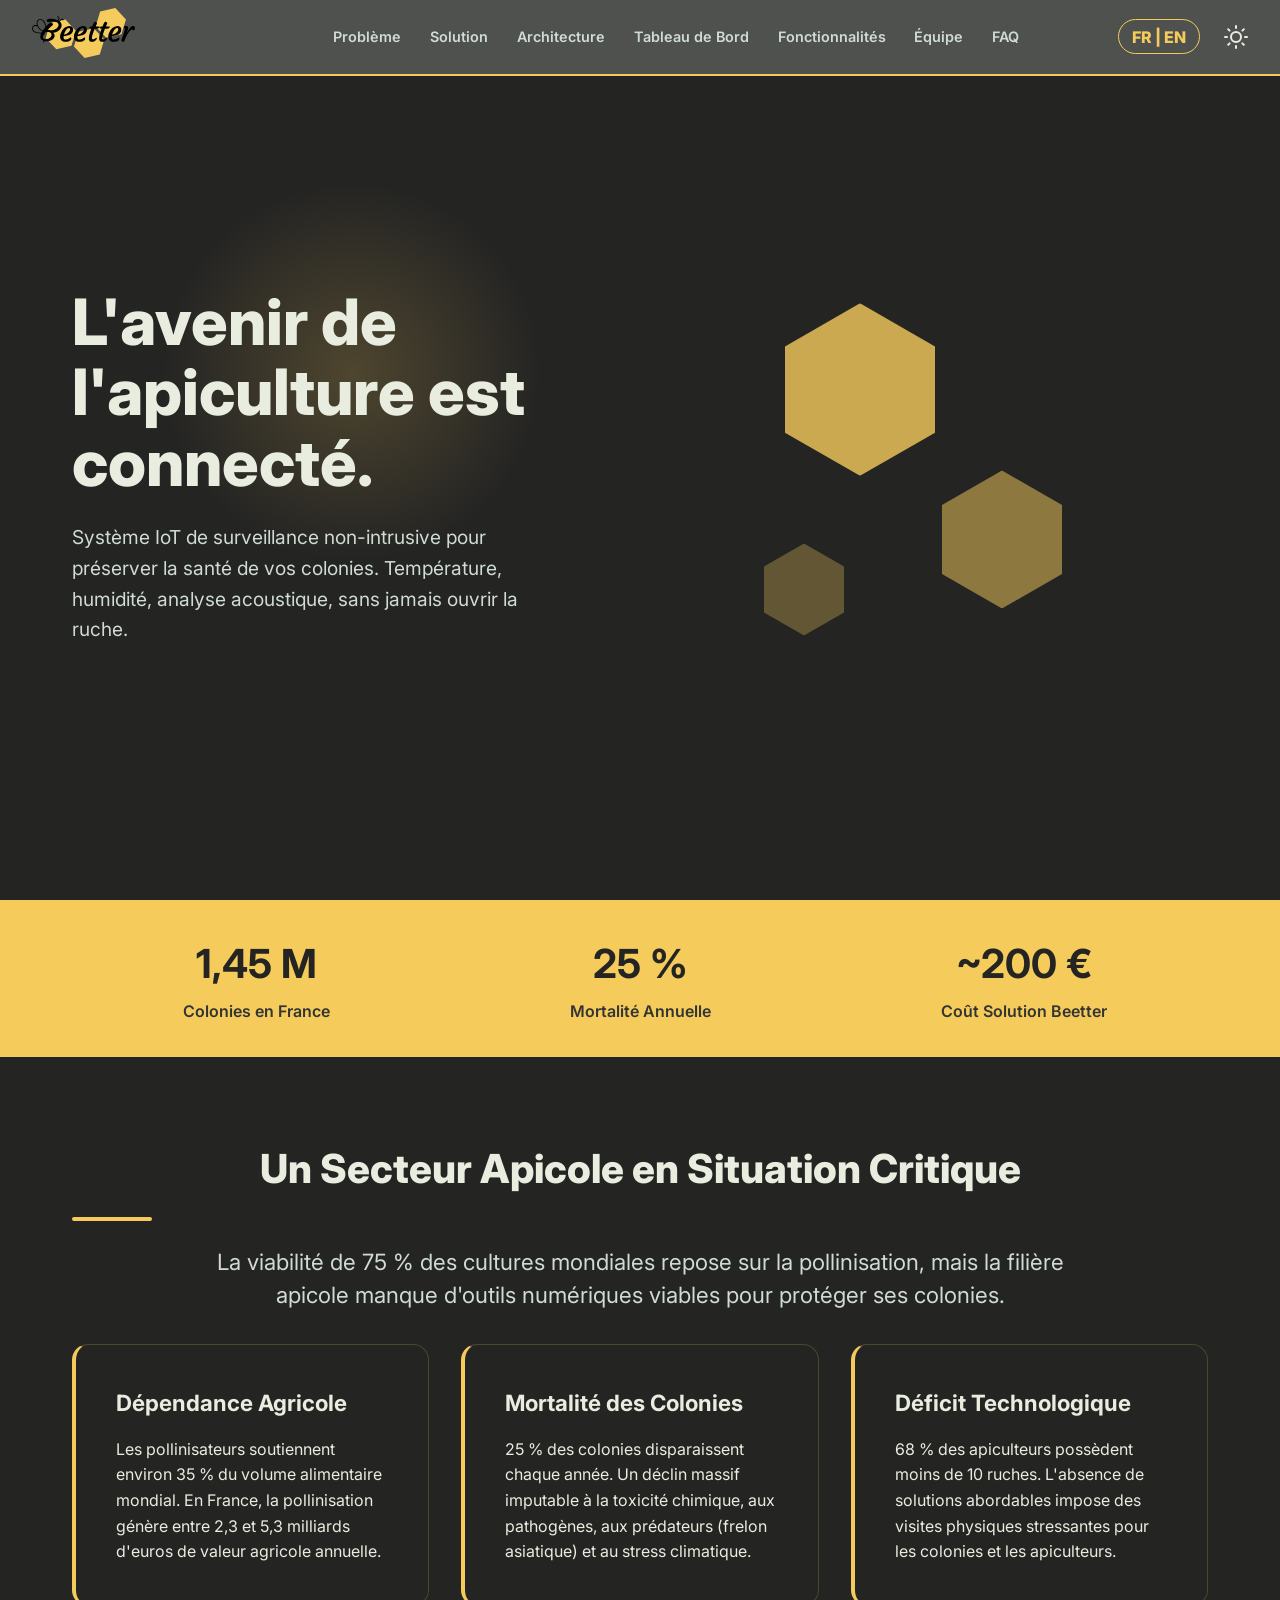
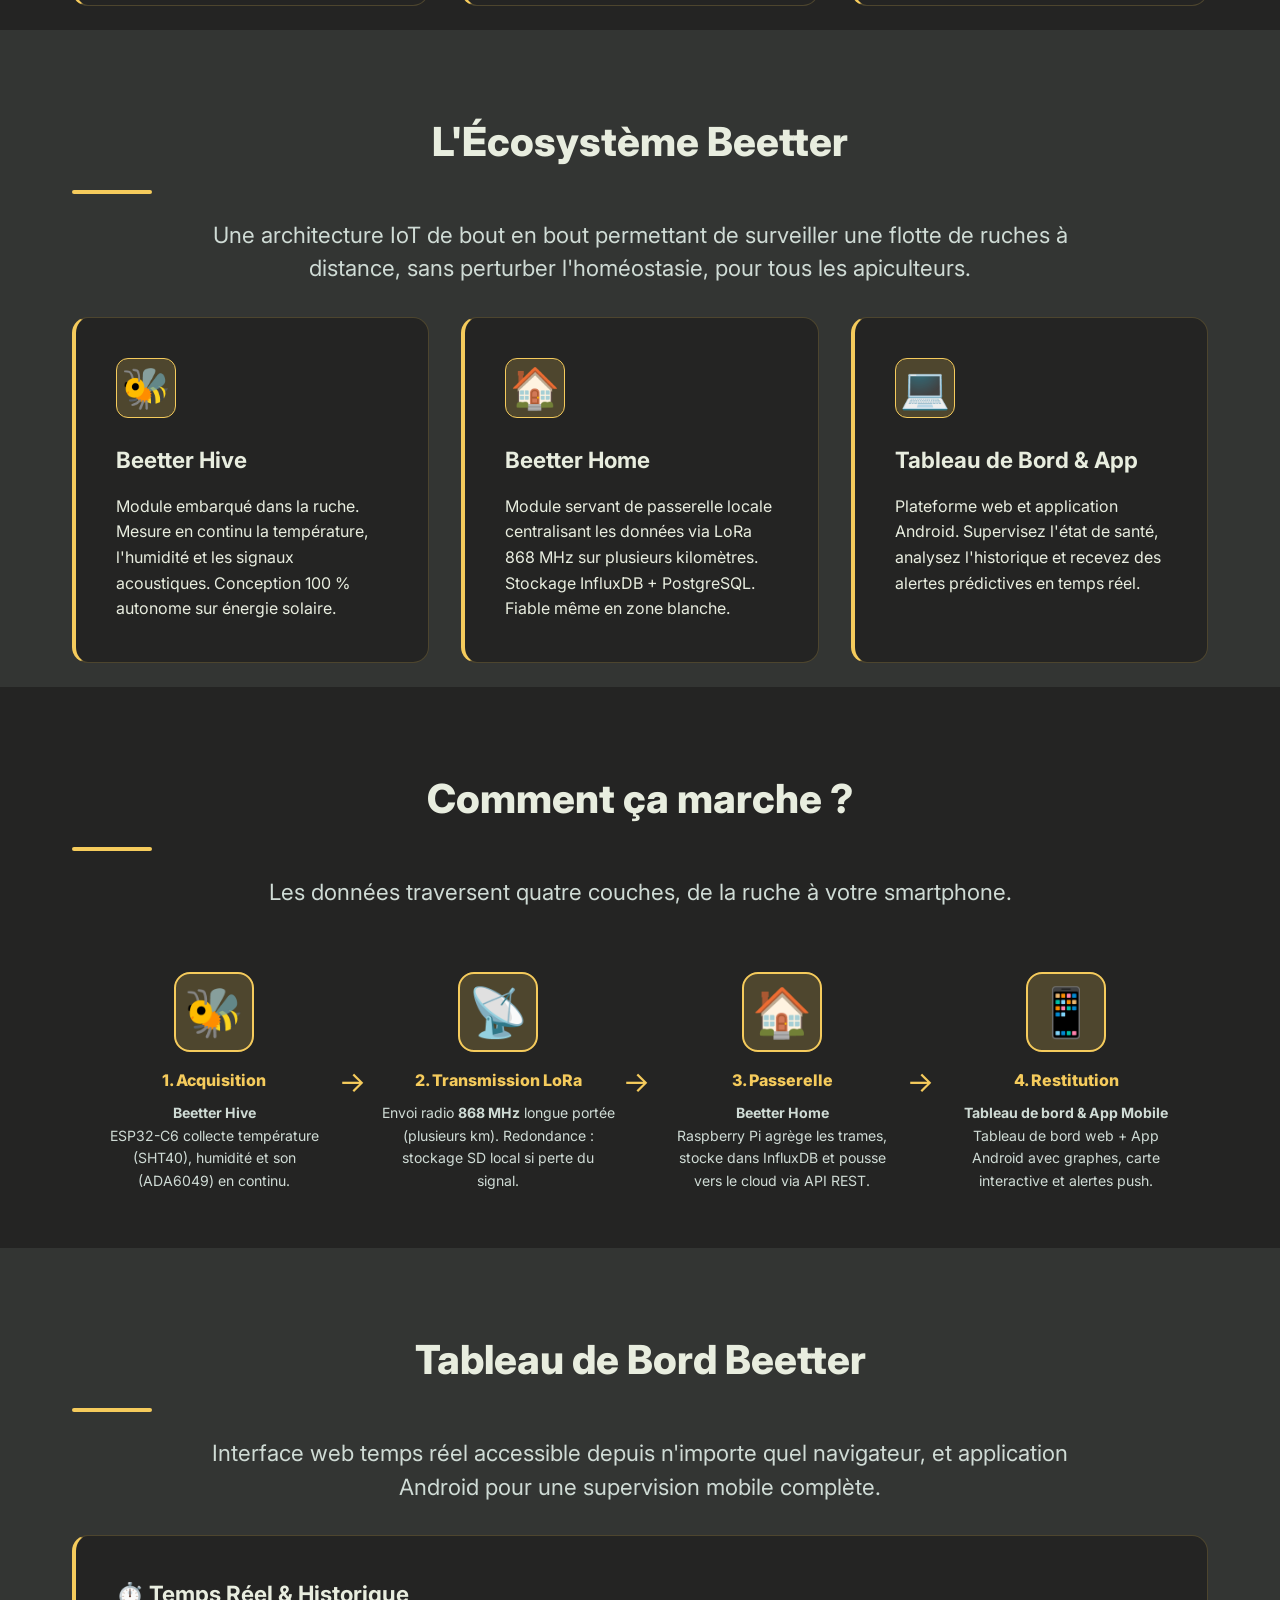
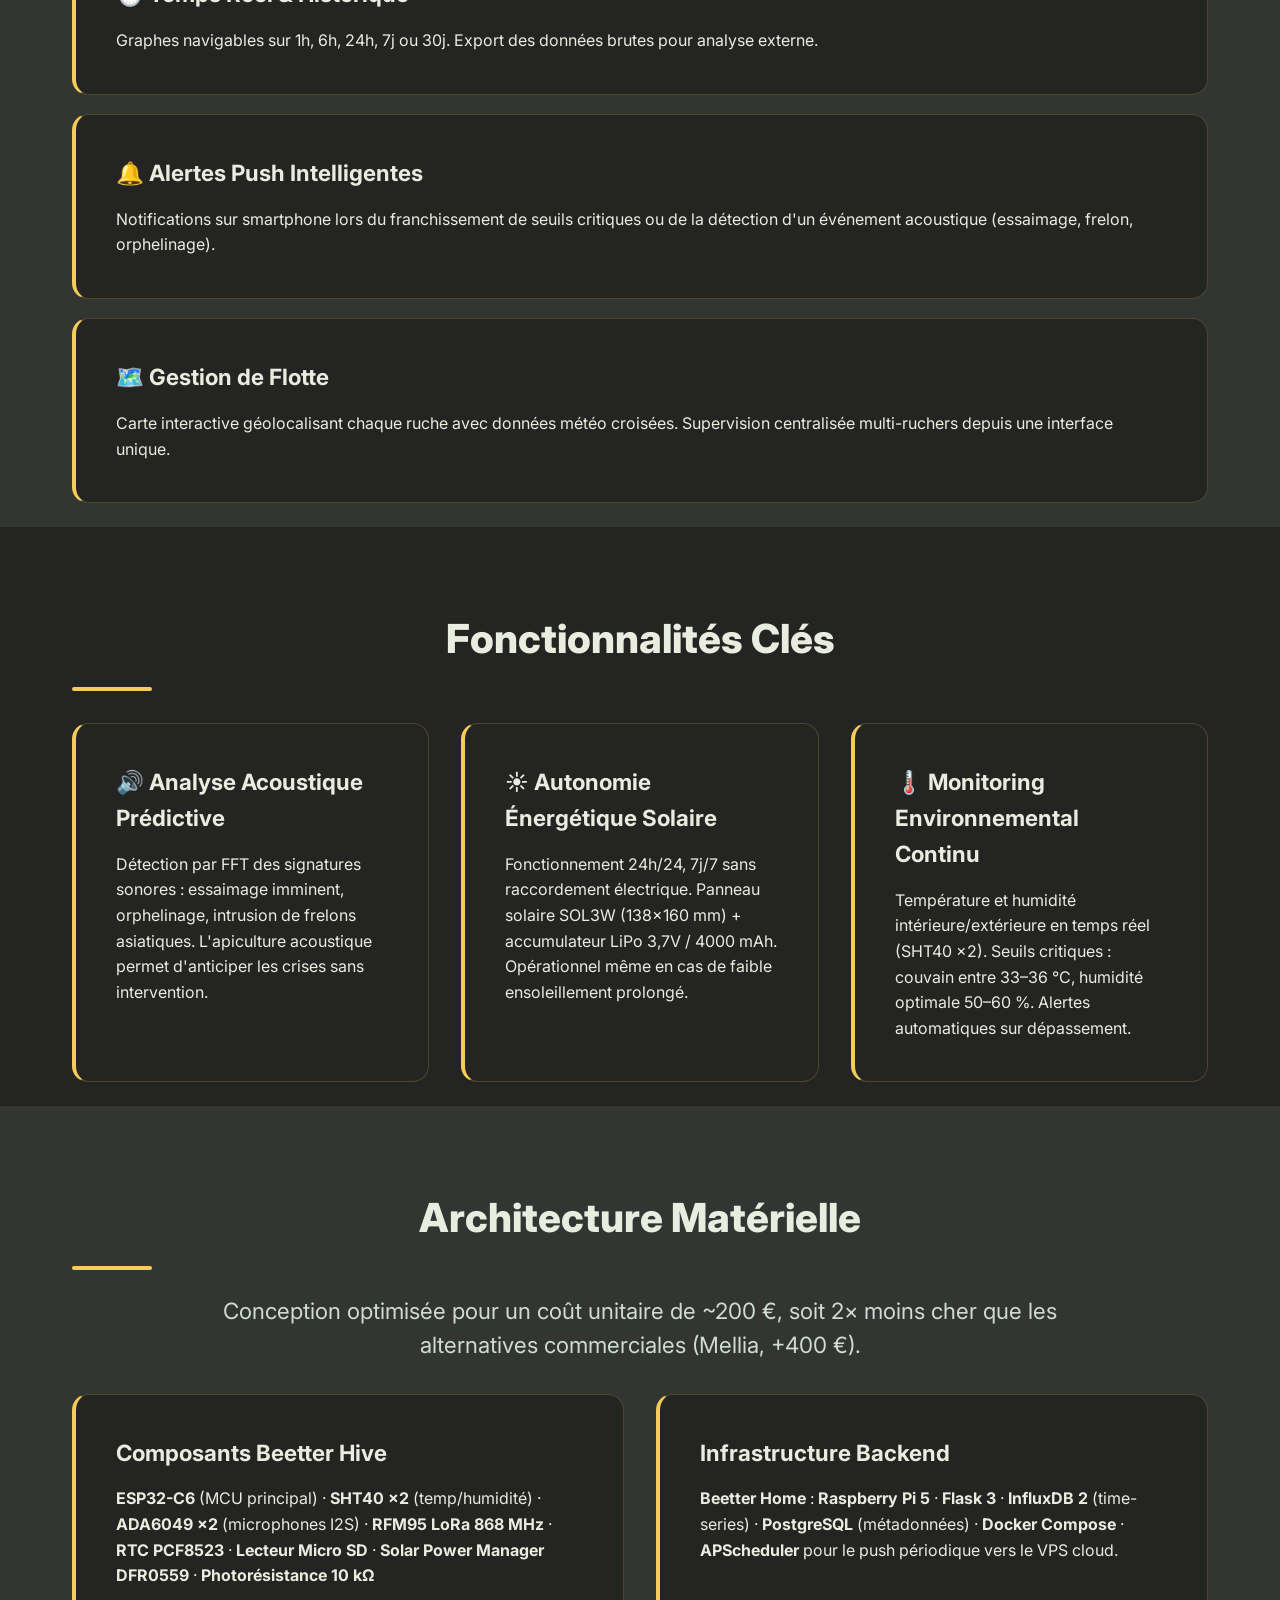
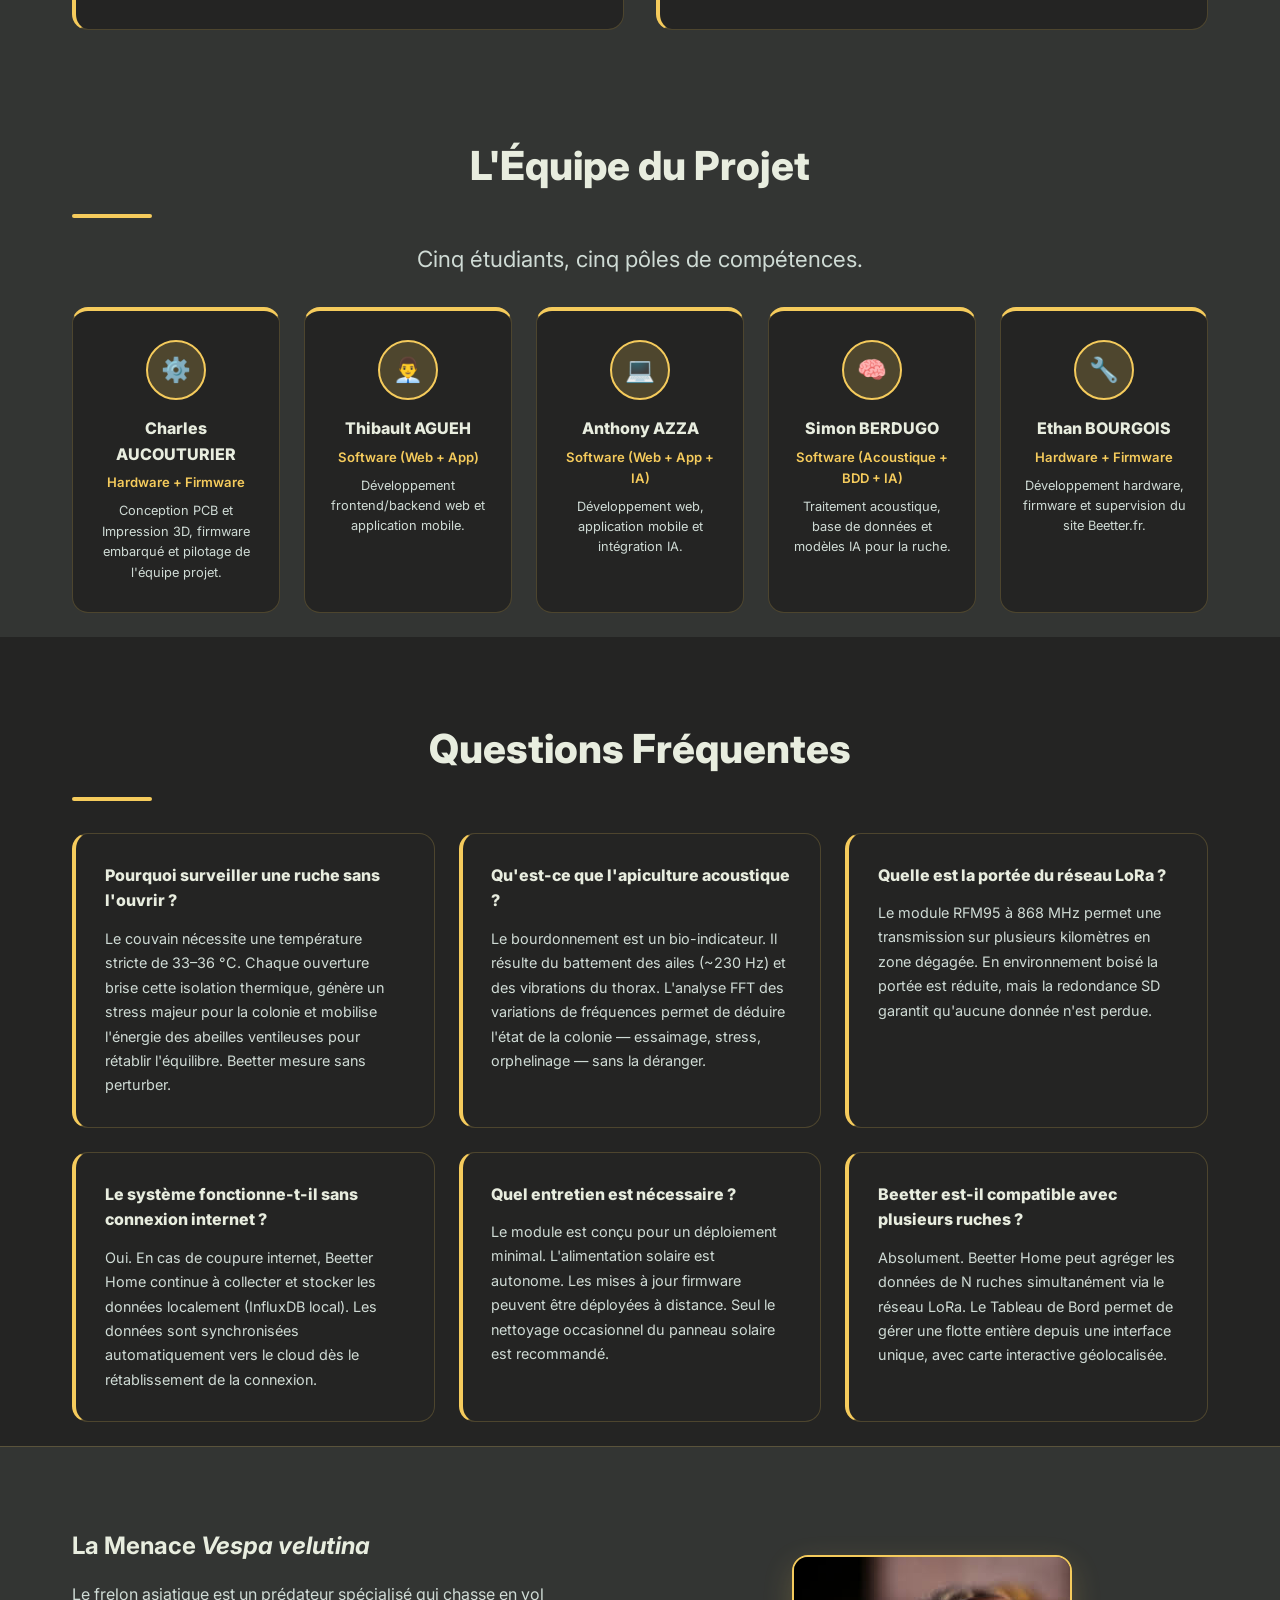
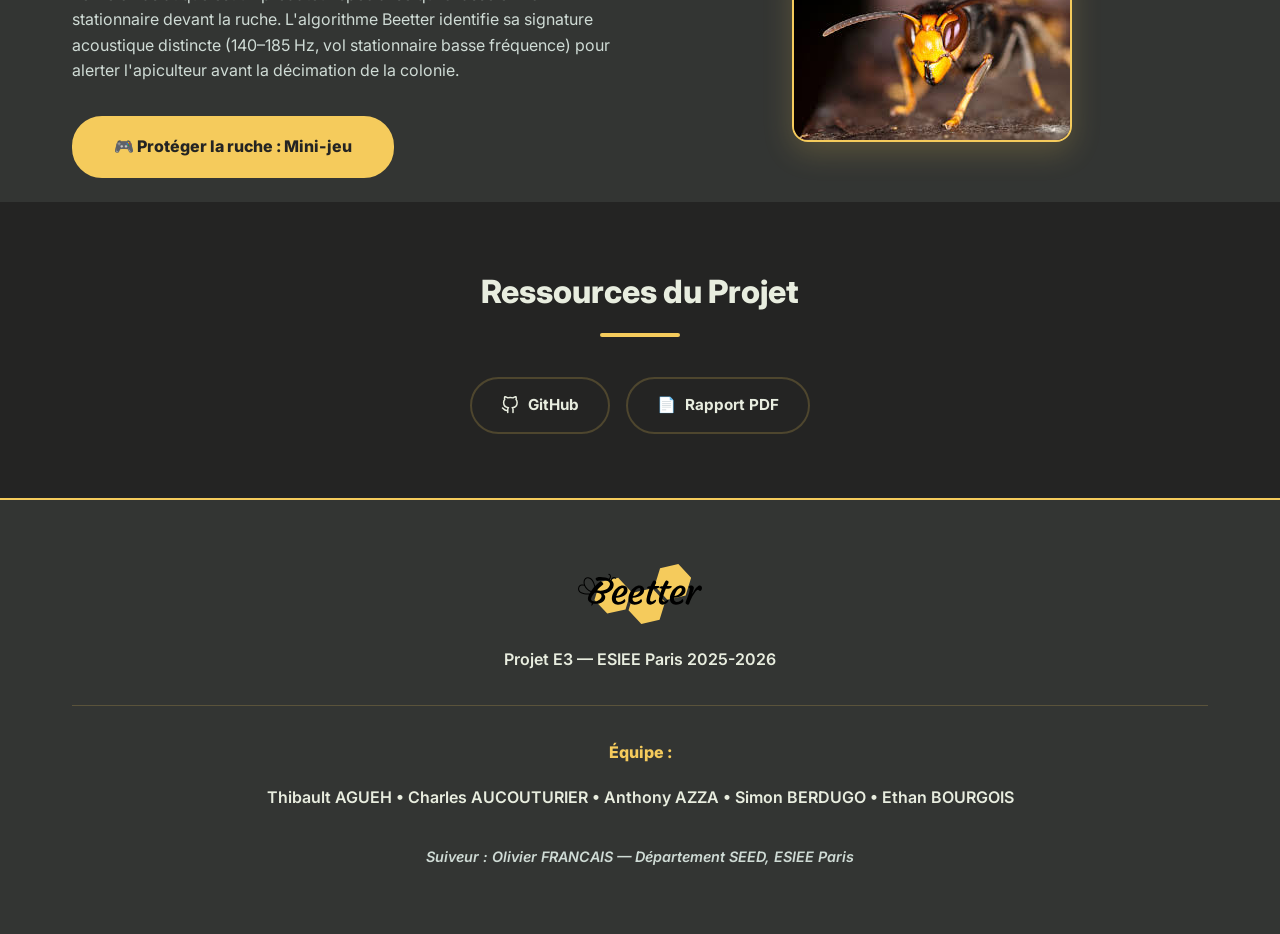
==== commit 9787682b: "fix : redondance" ====
--- a/website/index.html
+++ b/website/index.html
@@ -16,14 +16,12 @@
 
     <!-- ══════════════════════ NAVBAR ══════════════════════ -->
     <nav class="navbar">
-        <div class="logo">
+        <a href="#" class="logo">
             <img src="Logo Beetter.svg" alt="Logo Beetter" class="logo-img">
-        </div>
+        </a>
 
         <!-- Hamburger (mobile only) -->
-        <button class="hamburger" id="hamburger" aria-label="Ouvrir le menu" aria-expanded="false">
-            <span></span><span></span><span></span>
-        </button>
+        <!-- button moved into nav-controls to sit right of theme toggle -->
 
         <!-- Scrim overlay -->
         <div class="nav-scrim" id="nav-scrim"></div>
@@ -40,16 +38,15 @@
         </ul>
 
         <div class="nav-controls">
-            <a href="https://github.com/Charlox29/Beetter" target="_blank" class="github-link" aria-label="GitHub Repository">
-                <svg xmlns="http://www.w3.org/2000/svg" width="24" height="24" viewBox="0 0 24 24" fill="none" stroke="currentColor" stroke-width="2" stroke-linecap="round" stroke-linejoin="round">
-                    <path d="M9 19c-5 1.5-5-2.5-7-3m14 6v-3.87a3.37 3.37 0 0 0-.94-2.61c3.14-.35 6.44-1.54 6.44-7A5.44 5.44 0 0 0 20 4.77 5.07 5.07 0 0 0 19.91 1S18.73.65 16 2.48a13.38 13.38 0 0 0-7 0C6.27.65 5.09 1 5.09 1A5.07 5.07 0 0 0 5 4.77a5.44 5.44 0 0 0-1.5 3.78c0 5.42 3.3 6.61 6.44 7A3.37 3.37 0 0 0 9 18.13V22"></path>
-                </svg>
-            </a>
+            
             <button id="lang-toggle" class="lang-btn" aria-label="Changer de langue">FR | EN</button>
             <button id="theme-toggle" class="theme-btn" aria-label="Basculer le thème">
                 <svg id="moon-icon" xmlns="http://www.w3.org/2000/svg" width="24" height="24" viewBox="0 0 24 24" fill="none" stroke="currentColor" stroke-width="2" stroke-linecap="round" stroke-linejoin="round"><path d="M21 12.79A9 9 0 1 1 11.21 3 7 7 0 0 0 21 12.79z"></path></svg>
                 <svg id="sun-icon" xmlns="http://www.w3.org/2000/svg" width="24" height="24" viewBox="0 0 24 24" fill="none" stroke="currentColor" stroke-width="2" stroke-linecap="round" stroke-linejoin="round" style="display:none;"><circle cx="12" cy="12" r="5"></circle><line x1="12" y1="1" x2="12" y2="3"></line><line x1="12" y1="21" x2="12" y2="23"></line><line x1="4.22" y1="4.22" x2="5.64" y2="5.64"></line><line x1="18.36" y1="18.36" x2="19.78" y2="19.78"></line><line x1="1" y1="12" x2="3" y2="12"></line><line x1="21" y1="12" x2="23" y2="12"></line><line x1="4.22" y1="19.78" x2="5.64" y2="18.36"></line><line x1="18.36" y1="5.64" x2="19.78" y2="4.22"></line></svg>
             </button>
+            <button class="hamburger" id="hamburger" aria-label="Ouvrir le menu" aria-expanded="false">
+                <span></span><span></span><span></span>
+            </button>
         </div>
     </nav>
 
@@ -58,8 +55,8 @@
         <div class="hero-content">
             <h1 class="lang-fr">L'avenir de l'apiculture est connecté.</h1>
             <h1 class="lang-en">The future of beekeeping is connected.</h1>
-            <p class="lang-fr">Système IoT de surveillance non-intrusive pour préserver la santé de vos colonies. Température, humidité, analyse acoustique — sans jamais ouvrir la ruche.</p>
-            <p class="lang-en">Non-intrusive IoT monitoring system to preserve the health of your colonies. Temperature, humidity, acoustic analysis — without ever opening the hive.</p>
+            <p class="lang-fr">Système IoT de surveillance non-intrusive pour préserver la santé de vos colonies. Température, humidité, analyse acoustique, sans jamais ouvrir la ruche.</p>
+            <p class="lang-en">Non-intrusive IoT monitoring system to preserve the health of your colonies. Temperature, humidity, acoustic analysis, without ever opening the hive.</p>
         </div>
         <div class="hero-graphic">
             <div class="hexagon hex-1"></div>
@@ -115,7 +112,7 @@
                 <div class="card">
                     <h3 class="lang-fr">Déficit Technologique</h3>
                     <h3 class="lang-en">Technological Deficit</h3>
-                    <p class="lang-fr">68 % des apiculteurs possèdent moins de 10 ruches. L'absence de solutions abordables impose des visites physiques stressantes pour les colonies — et les apiculteurs.</p>
+                    <p class="lang-fr">68 % des apiculteurs possèdent moins de 10 ruches. L'absence de solutions abordables impose des visites physiques stressantes pour les colonies et les apiculteurs.</p>
                     <p class="lang-en">68% of beekeepers own fewer than 10 hives. The lack of affordable solutions forces stressful physical visits for both colonies and beekeepers.</p>
                 </div>
             </div>
@@ -250,61 +247,17 @@
                 <div class="tech-item">
                     <h3 class="lang-fr">🔊 Analyse Acoustique Prédictive</h3>
                     <h3 class="lang-en">🔊 Predictive Acoustic Analysis</h3>
-                    <p class="lang-fr">Détection par FFT des signatures sonores : essaimage imminent (350-500 Hz), orphelinage (300-450 Hz), intrusion de frelons asiatiques (400-600 Hz). L'apiculture acoustique permet d'anticiper les crises sans intervention.</p>
-                    <p class="lang-en">FFT detection of sound signatures: imminent swarming (350-500 Hz), queenless colony (300-450 Hz), Asian hornet intrusion (400-600 Hz). Acoustic beekeeping enables anticipating crises without intervention.</p>
-                    <!-- Tableau des fréquences -->
-                    <div style="overflow-x:auto; margin-top:1.2rem;">
-                        <table class="acoustic-table">
-                            <thead>
-                                <tr>
-                                    <th class="lang-fr">Événement</th><th class="lang-en">Event</th>
-                                    <th class="lang-fr">Fréquence</th><th class="lang-en">Frequency</th>
-                                    <th class="lang-fr">Alerte</th><th class="lang-en">Alert</th>
-                                </tr>
-                            </thead>
-                            <tbody>
-                                <tr>
-                                    <td class="lang-fr">Colonie calme</td><td class="lang-en">Calm colony</td>
-                                    <td>200–250 Hz</td>
-                                    <td><span class="badge badge-ok lang-fr">Normal</span><span class="badge badge-ok lang-en">Normal</span></td>
-                                </tr>
-                                <tr>
-                                    <td class="lang-fr">Stress léger</td><td class="lang-en">Mild stress</td>
-                                    <td>300–400 Hz</td>
-                                    <td><span class="badge badge-warn lang-fr">Surveillance</span><span class="badge badge-warn lang-en">Watch</span></td>
-                                </tr>
-                                <tr>
-                                    <td class="lang-fr">Essaimage imminent</td><td class="lang-en">Imminent swarm</td>
-                                    <td>350–500 Hz</td>
-                                    <td><span class="badge badge-crit lang-fr">Alerte</span><span class="badge badge-crit lang-en">Alert</span></td>
-                                </tr>
-                                <tr>
-                                    <td class="lang-fr">Intrusion frelon</td><td class="lang-en">Hornet intrusion</td>
-                                    <td>400–600 Hz</td>
-                                    <td><span class="badge badge-crit lang-fr">Alerte</span><span class="badge badge-crit lang-en">Alert</span></td>
-                                </tr>
-                                <tr>
-                                    <td class="lang-fr">Orphelinage</td><td class="lang-en">Queenless</td>
-                                    <td>300–450 Hz</td>
-                                    <td><span class="badge badge-crit lang-fr">Alerte</span><span class="badge badge-crit lang-en">Alert</span></td>
-                                </tr>
-                            </tbody>
-                        </table>
-                    </div>
-                </div>
-                <div style="display:flex;flex-direction:column;gap:1.5rem;">
+                    <p class="lang-fr">Détection par FFT des signatures sonores : essaimage imminent, orphelinage, intrusion de frelons asiatiques. L'apiculture acoustique permet d'anticiper les crises sans intervention.</p>
+                    <p class="lang-en">FFT detection of sound signatures: imminent swarming, queenless colony, Asian hornet intrusion. Acoustic beekeeping enables anticipating crises without intervention.</p>
+                    
+                </div>
                     <div class="tech-item">
                         <h3 class="lang-fr">☀️ Autonomie Énergétique Solaire</h3>
                         <h3 class="lang-en">☀️ Solar Energy Autonomy</h3>
                         <p class="lang-fr">Fonctionnement 24h/24, 7j/7 sans raccordement électrique. Panneau solaire SOL3W (138×160 mm) + accumulateur LiPo 3,7V / 4000 mAh. Opérationnel même en cas de faible ensoleillement prolongé.</p>
                         <p class="lang-en">24/7 operation without electrical connection. SOL3W solar panel (138×160 mm) + 3.7V / 4000 mAh LiPo battery. Operational even during prolonged low sunlight.</p>
                     </div>
-                    <div class="tech-item">
-                        <h3 class="lang-fr">🔁 Redondance des Données</h3>
-                        <h3 class="lang-en">🔁 Data Redundancy</h3>
-                        <p class="lang-fr">Stockage local sur carte Micro SD en cas de perte LoRa. Horodatage autonome via RTC (PCF8523). Synchronisation et transmission automatiques à la reconnexion.</p>
-                        <p class="lang-en">Local storage on Micro SD in case of LoRa loss. Autonomous timestamping via RTC (PCF8523). Automatic synchronization and transmission on reconnection.</p>
-                    </div>
+                    
                     <div class="tech-item">
                         <h3 class="lang-fr">🌡️ Monitoring Environnemental Continu</h3>
                         <h3 class="lang-en">🌡️ Continuous Environmental Monitoring</h3>
@@ -343,8 +296,113 @@
         </div>
     </section>
 
+    <!-- ══════════════════════ ÉQUIPE ══════════════════════ -->
+    <section id="equipe" class="section bg-alt">
+        <div class="container">
+            <div class="section-header">
+                <h2 class="lang-fr">L'Équipe du Projet</h2>
+                <h2 class="lang-en">The Project Team</h2>
+                <div class="divider"></div>
+                <p class="subtitle lang-fr">Cinq étudiants, cinq pôles de compétences.</p>
+                <p class="subtitle lang-en">Five students, five areas of expertise.</p>
+            </div>
+            <div class="team-grid">
+                
+                <div class="team-card">
+                    <div class="team-avatar">⚙️</div>
+                    <div class="team-name">Charles AUCOUTURIER</div>
+                    <div class="team-role lang-fr">Hardware + Firmware</div>
+                    <div class="team-role lang-en">Hardware + Firmware</div>
+                    <div class="team-desc lang-fr">Conception PCB et Impression 3D, firmware embarqué et pilotage de l'équipe projet.</div>
+                    <div class="team-desc lang-en">PCB design and 3D printing, embedded firmware, and project team leadership.</div>
+                </div>
+                <div class="team-card">
+                    <div class="team-avatar">👨‍💼</div>
+                    <div class="team-name">Thibault AGUEH</div>
+                    <div class="team-role lang-fr">Software (Web + App)</div>
+                    <div class="team-role lang-en">Software (Web + App)</div>
+                    <div class="team-desc lang-fr">Développement frontend/backend web et application mobile.</div>
+                    <div class="team-desc lang-en">Web and mobile app development.</div>
+                </div>
+                <div class="team-card">
+                    <div class="team-avatar">💻</div>
+                    <div class="team-name">Anthony AZZA</div>
+                    <div class="team-role lang-fr">Software (Web + App + IA)</div>
+                    <div class="team-role lang-en">Software (Web + App + AI)</div>
+                    <div class="team-desc lang-fr">Développement web, application mobile et intégration IA.</div>
+                    <div class="team-desc lang-en">Web, mobile app development and AI integration.</div>
+                </div>
+                <div class="team-card">
+                    <div class="team-avatar">🧠</div>
+                    <div class="team-name">Simon BERDUGO</div>
+                    <div class="team-role lang-fr">Software (Acoustique + BDD + IA)</div>
+                    <div class="team-role lang-en">Software (Acoustics + DB + AI)</div>
+                    <div class="team-desc lang-fr">Traitement acoustique, base de données et modèles IA pour la ruche.</div>
+                    <div class="team-desc lang-en">Acoustic processing, database and AI models for the hive.</div>
+                </div>
+                <div class="team-card">
+                    <div class="team-avatar">🔧</div>
+                    <div class="team-name">Ethan BOURGOIS</div>
+                    <div class="team-role lang-fr">Hardware + Firmware</div>
+                    <div class="team-role lang-en">Hardware + Firmware</div>
+                    <div class="team-desc lang-fr">Développement hardware, firmware et supervision du site Beetter.fr.</div>
+                    <div class="team-desc lang-en">Hardware and firmware development with Beetter.fr oversight.</div>
+                </div>
+            </div>
+        </div>
+    </section>
+
+    <!-- ══════════════════════ FAQ ══════════════════════ -->
+    <section id="faq" class="section">
+        <div class="container">
+            <div class="section-header">
+                <h2 class="lang-fr">Questions Fréquentes</h2>
+                <h2 class="lang-en">Frequently Asked Questions</h2>
+                <div class="divider"></div>
+            </div>
+            <div class="faq-grid">
+                <div class="faq-item">
+                    <div class="faq-q lang-fr">Pourquoi surveiller une ruche sans l'ouvrir ?</div>
+                    <div class="faq-q lang-en">Why monitor a hive without opening it?</div>
+                    <div class="faq-a lang-fr">Le couvain nécessite une température stricte de 33–36 °C. Chaque ouverture brise cette isolation thermique, génère un stress majeur pour la colonie et mobilise l'énergie des abeilles ventileuses pour rétablir l'équilibre. Beetter mesure sans perturber.</div>
+                    <div class="faq-a lang-en">The brood requires a strict temperature of 33–36°C. Every opening breaks this thermal isolation, causes major stress to the colony and mobilizes the energy of fanning bees to restore balance. Beetter measures without disturbing.</div>
+                </div>
+                <div class="faq-item">
+                    <div class="faq-q lang-fr">Qu'est-ce que l'apiculture acoustique ?</div>
+                    <div class="faq-q lang-en">What is acoustic beekeeping?</div>
+                    <div class="faq-a lang-fr">Le bourdonnement est un bio-indicateur. Il résulte du battement des ailes (~230 Hz) et des vibrations du thorax. L'analyse FFT des variations de fréquences permet de déduire l'état de la colonie — essaimage, stress, orphelinage — sans la déranger.</div>
+                    <div class="faq-a lang-en">Buzzing is a bio-indicator. It results from wing beats (~230 Hz) and thorax vibrations. FFT analysis of frequency variations enables deducing the colony state — swarming, stress, queenlessness — without disturbing it.</div>
+                </div>
+                <div class="faq-item">
+                    <div class="faq-q lang-fr">Quelle est la portée du réseau LoRa ?</div>
+                    <div class="faq-q lang-en">What is the LoRa network range?</div>
+                    <div class="faq-a lang-fr">Le module RFM95 à 868 MHz permet une transmission sur plusieurs kilomètres en zone dégagée. En environnement boisé la portée est réduite, mais la redondance SD garantit qu'aucune donnée n'est perdue.</div>
+                    <div class="faq-a lang-en">The RFM95 module at 868 MHz enables transmission over several kilometers in open areas. Range is reduced in wooded environments, but SD redundancy ensures no data is lost.</div>
+                </div>
+                <div class="faq-item">
+                    <div class="faq-q lang-fr">Le système fonctionne-t-il sans connexion internet ?</div>
+                    <div class="faq-q lang-en">Does the system work without internet connection?</div>
+                    <div class="faq-a lang-fr">Oui. En cas de coupure internet, Beetter Home continue à collecter et stocker les données localement (InfluxDB local). Les données sont synchronisées automatiquement vers le cloud dès le rétablissement de la connexion.</div>
+                    <div class="faq-a lang-en">Yes. In case of internet outage, Beetter Home continues to collect and store data locally (local InfluxDB). Data is automatically synced to the cloud once the connection is restored.</div>
+                </div>
+                <div class="faq-item">
+                    <div class="faq-q lang-fr">Quel entretien est nécessaire ?</div>
+                    <div class="faq-q lang-en">What maintenance is required?</div>
+                    <div class="faq-a lang-fr">Le module est conçu pour un déploiement minimal. L'alimentation solaire est autonome. Les mises à jour firmware peuvent être déployées à distance. Seul le nettoyage occasionnel du panneau solaire est recommandé.</div>
+                    <div class="faq-a lang-en">The module is designed for minimal deployment. Solar power is autonomous. Firmware updates can be deployed remotely. Only occasional cleaning of the solar panel is recommended.</div>
+                </div>
+                <div class="faq-item">
+                    <div class="faq-q lang-fr">Beetter est-il compatible avec plusieurs ruches ?</div>
+                    <div class="faq-q lang-en">Is Beetter compatible with multiple hives?</div>
+                    <div class="faq-a lang-fr">Absolument. Beetter Home peut agréger les données de N ruches simultanément via le réseau LoRa. Le Tableau de Bord permet de gérer une flotte entière depuis une interface unique, avec carte interactive géolocalisée.</div>
+                    <div class="faq-a lang-en">Absolutely. Beetter Home can aggregate data from N hives simultaneously via the LoRa network. The dashboard allows managing an entire fleet from a single interface, with a geolocated interactive map.</div>
+                </div>
+            </div>
+        </div>
+    </section>
+
     <!-- ══════════════════════ VESPA VELUTINA ══════════════════════ -->
-    <section id="mini-jeu-section" class="section" style="border-top:1px solid var(--border-color);">
+    <section id="mini-jeu-section" class="section bg-alt" style="border-top:1px solid var(--border-color);">
         <div class="container">
             <div class="grid-2" style="align-items:center;">
                 <div class="game-content">
@@ -366,113 +424,8 @@
         </div>
     </section>
 
-    <!-- ══════════════════════ ÉQUIPE ══════════════════════ -->
-    <section id="equipe" class="section bg-alt">
-        <div class="container">
-            <div class="section-header">
-                <h2 class="lang-fr">L'Équipe du Projet</h2>
-                <h2 class="lang-en">The Project Team</h2>
-                <div class="divider"></div>
-                <p class="subtitle lang-fr">Cinq étudiants, cinq pôles de compétences.</p>
-                <p class="subtitle lang-en">Five students, five areas of expertise.</p>
-            </div>
-            <div class="team-grid">
-                
-                <div class="team-card">
-                    <div class="team-avatar">⚙️</div>
-                    <div class="team-name">Charles AUCOUTURIER</div>
-                    <div class="team-role lang-fr">Hardware + Firmware</div>
-                    <div class="team-role lang-en">Hardware + Firmware</div>
-                    <div class="team-desc lang-fr">Conception PCB et Impression 3D, firmware embarqué et pilotage de l'équipe projet.</div>
-                    <div class="team-desc lang-en">PCB design and 3D printing, embedded firmware, and project team leadership.</div>
-                </div>
-                <div class="team-card">
-                    <div class="team-avatar">👨‍💼</div>
-                    <div class="team-name">Thibault AGUEH</div>
-                    <div class="team-role lang-fr">Software (Web + App)</div>
-                    <div class="team-role lang-en">Software (Web + App)</div>
-                    <div class="team-desc lang-fr">Développement frontend/backend web et application mobile.</div>
-                    <div class="team-desc lang-en">Web and mobile app development.</div>
-                </div>
-                <div class="team-card">
-                    <div class="team-avatar">💻</div>
-                    <div class="team-name">Anthony AZZA</div>
-                    <div class="team-role lang-fr">Software (Web + App + IA)</div>
-                    <div class="team-role lang-en">Software (Web + App + AI)</div>
-                    <div class="team-desc lang-fr">Développement web, application mobile et intégration IA.</div>
-                    <div class="team-desc lang-en">Web, mobile app development and AI integration.</div>
-                </div>
-                <div class="team-card">
-                    <div class="team-avatar">🧠</div>
-                    <div class="team-name">Simon BERDUGO</div>
-                    <div class="team-role lang-fr">Software (Acoustique + BDD + IA)</div>
-                    <div class="team-role lang-en">Software (Acoustics + DB + AI)</div>
-                    <div class="team-desc lang-fr">Traitement acoustique, base de données et modèles IA pour la ruche.</div>
-                    <div class="team-desc lang-en">Acoustic processing, database and AI models for the hive.</div>
-                </div>
-                <div class="team-card">
-                    <div class="team-avatar">🔧</div>
-                    <div class="team-name">Ethan BOURGOIS</div>
-                    <div class="team-role lang-fr">Hardware + Firmware</div>
-                    <div class="team-role lang-en">Hardware + Firmware</div>
-                    <div class="team-desc lang-fr">Développement hardware, firmware et supervision du site Beetter.fr.</div>
-                    <div class="team-desc lang-en">Hardware and firmware development with Beetter.fr oversight.</div>
-                </div>
-            </div>
-        </div>
-    </section>
-
-    <!-- ══════════════════════ FAQ ══════════════════════ -->
-    <section id="faq" class="section">
-        <div class="container">
-            <div class="section-header">
-                <h2 class="lang-fr">Questions Fréquentes</h2>
-                <h2 class="lang-en">Frequently Asked Questions</h2>
-                <div class="divider"></div>
-            </div>
-            <div class="faq-grid">
-                <div class="faq-item">
-                    <div class="faq-q lang-fr">Pourquoi surveiller une ruche sans l'ouvrir ?</div>
-                    <div class="faq-q lang-en">Why monitor a hive without opening it?</div>
-                    <div class="faq-a lang-fr">Le couvain nécessite une température stricte de 33–36 °C. Chaque ouverture brise cette isolation thermique, génère un stress majeur pour la colonie et mobilise l'énergie des abeilles ventileuses pour rétablir l'équilibre. Beetter mesure sans perturber.</div>
-                    <div class="faq-a lang-en">The brood requires a strict temperature of 33–36°C. Every opening breaks this thermal isolation, causes major stress to the colony and mobilizes the energy of fanning bees to restore balance. Beetter measures without disturbing.</div>
-                </div>
-                <div class="faq-item">
-                    <div class="faq-q lang-fr">Qu'est-ce que l'apiculture acoustique ?</div>
-                    <div class="faq-q lang-en">What is acoustic beekeeping?</div>
-                    <div class="faq-a lang-fr">Le bourdonnement est un bio-indicateur. Il résulte du battement des ailes (~230 Hz) et des vibrations du thorax. L'analyse FFT des variations de fréquences permet de déduire l'état de la colonie — essaimage, stress, orphelinage — sans la déranger.</div>
-                    <div class="faq-a lang-en">Buzzing is a bio-indicator. It results from wing beats (~230 Hz) and thorax vibrations. FFT analysis of frequency variations enables deducing the colony state — swarming, stress, queenlessness — without disturbing it.</div>
-                </div>
-                <div class="faq-item">
-                    <div class="faq-q lang-fr">Quelle est la portée du réseau LoRa ?</div>
-                    <div class="faq-q lang-en">What is the LoRa network range?</div>
-                    <div class="faq-a lang-fr">Le module RFM95 à 868 MHz permet une transmission sur plusieurs kilomètres en zone dégagée. En environnement boisé la portée est réduite, mais la redondance SD garantit qu'aucune donnée n'est perdue.</div>
-                    <div class="faq-a lang-en">The RFM95 module at 868 MHz enables transmission over several kilometers in open areas. Range is reduced in wooded environments, but SD redundancy ensures no data is lost.</div>
-                </div>
-                <div class="faq-item">
-                    <div class="faq-q lang-fr">Le système fonctionne-t-il sans connexion internet ?</div>
-                    <div class="faq-q lang-en">Does the system work without internet connection?</div>
-                    <div class="faq-a lang-fr">Oui. En cas de coupure internet, Beetter Home continue à collecter et stocker les données localement (InfluxDB local). Les données sont synchronisées automatiquement vers le cloud dès le rétablissement de la connexion.</div>
-                    <div class="faq-a lang-en">Yes. In case of internet outage, Beetter Home continues to collect and store data locally (local InfluxDB). Data is automatically synced to the cloud once the connection is restored.</div>
-                </div>
-                <div class="faq-item">
-                    <div class="faq-q lang-fr">Quel entretien est nécessaire ?</div>
-                    <div class="faq-q lang-en">What maintenance is required?</div>
-                    <div class="faq-a lang-fr">Le module est conçu pour un déploiement minimal. L'alimentation solaire est autonome. Les mises à jour firmware peuvent être déployées à distance. Seul le nettoyage occasionnel du panneau solaire est recommandé.</div>
-                    <div class="faq-a lang-en">The module is designed for minimal deployment. Solar power is autonomous. Firmware updates can be deployed remotely. Only occasional cleaning of the solar panel is recommended.</div>
-                </div>
-                <div class="faq-item">
-                    <div class="faq-q lang-fr">Beetter est-il compatible avec plusieurs ruches ?</div>
-                    <div class="faq-q lang-en">Is Beetter compatible with multiple hives?</div>
-                    <div class="faq-a lang-fr">Absolument. Beetter Home peut agréger les données de N ruches simultanément via le réseau LoRa. Le Tableau de Bord permet de gérer une flotte entière depuis une interface unique, avec carte interactive géolocalisée.</div>
-                    <div class="faq-a lang-en">Absolutely. Beetter Home can aggregate data from N hives simultaneously via the LoRa network. The dashboard allows managing an entire fleet from a single interface, with a geolocated interactive map.</div>
-                </div>
-            </div>
-        </div>
-    </section>
-
     <!-- ══════════════════════ RESSOURCES ══════════════════════ -->
-    <section class="section bg-alt" style="padding:4rem 0;">
+    <section class="section" style="padding:4rem 0;">
         <div class="container" style="text-align:center;">
             <h2 class="lang-fr" style="font-size:2rem;font-weight:800;margin-bottom:0.5rem;">Ressources du Projet</h2>
             <h2 class="lang-en" style="font-size:2rem;font-weight:800;margin-bottom:0.5rem;">Project Resources</h2>
@@ -486,9 +439,7 @@
                 <a href="Rapport_Projet_Beetter.pdf" target="_blank" class="resource-btn resource-btn-secondary">
                     📄 <span class="lang-fr">Rapport PDF</span><span class="lang-en">PDF Report</span>
                 </a>
-                <a href="mini-jeu.html" class="resource-btn resource-btn-secondary">
-                    🎮 <span class="lang-fr">Mini-jeu</span><span class="lang-en">Mini-game</span>
-                </a>
+                
             </div>
         </div>
     </section>
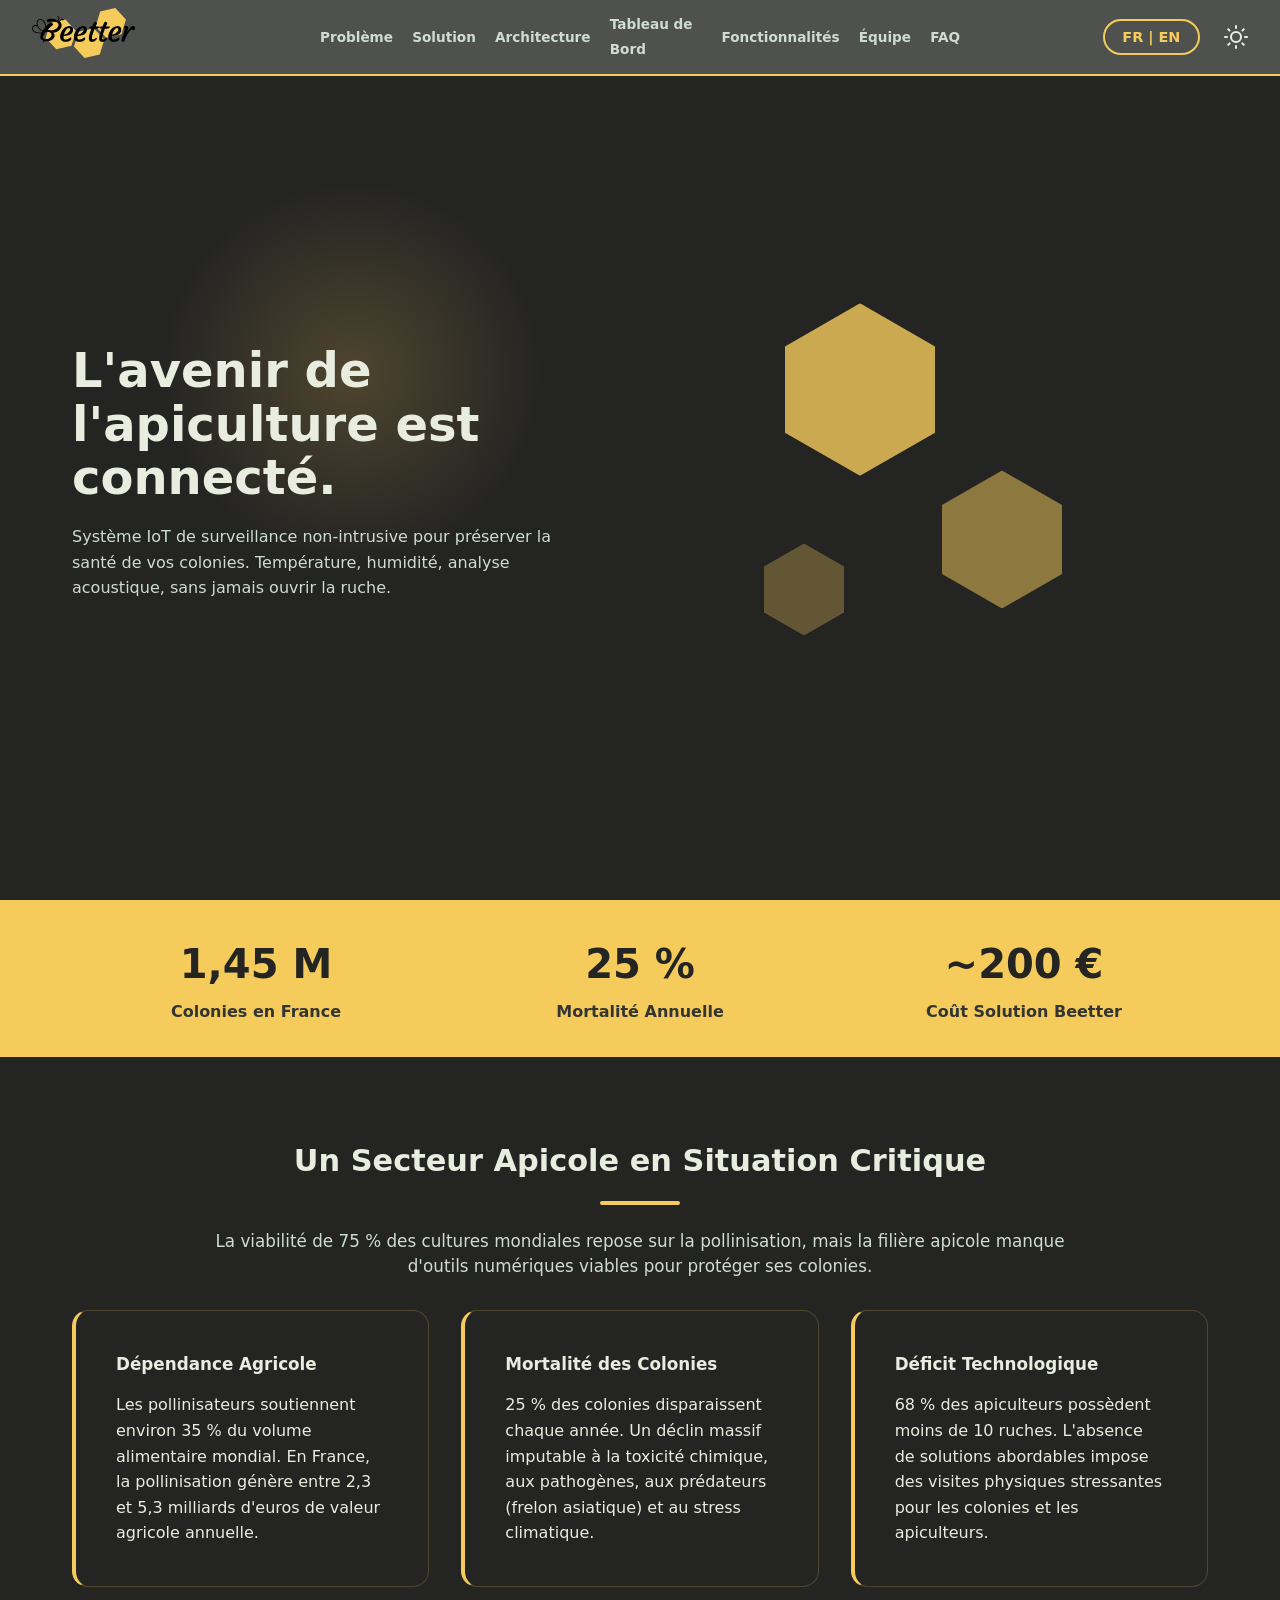
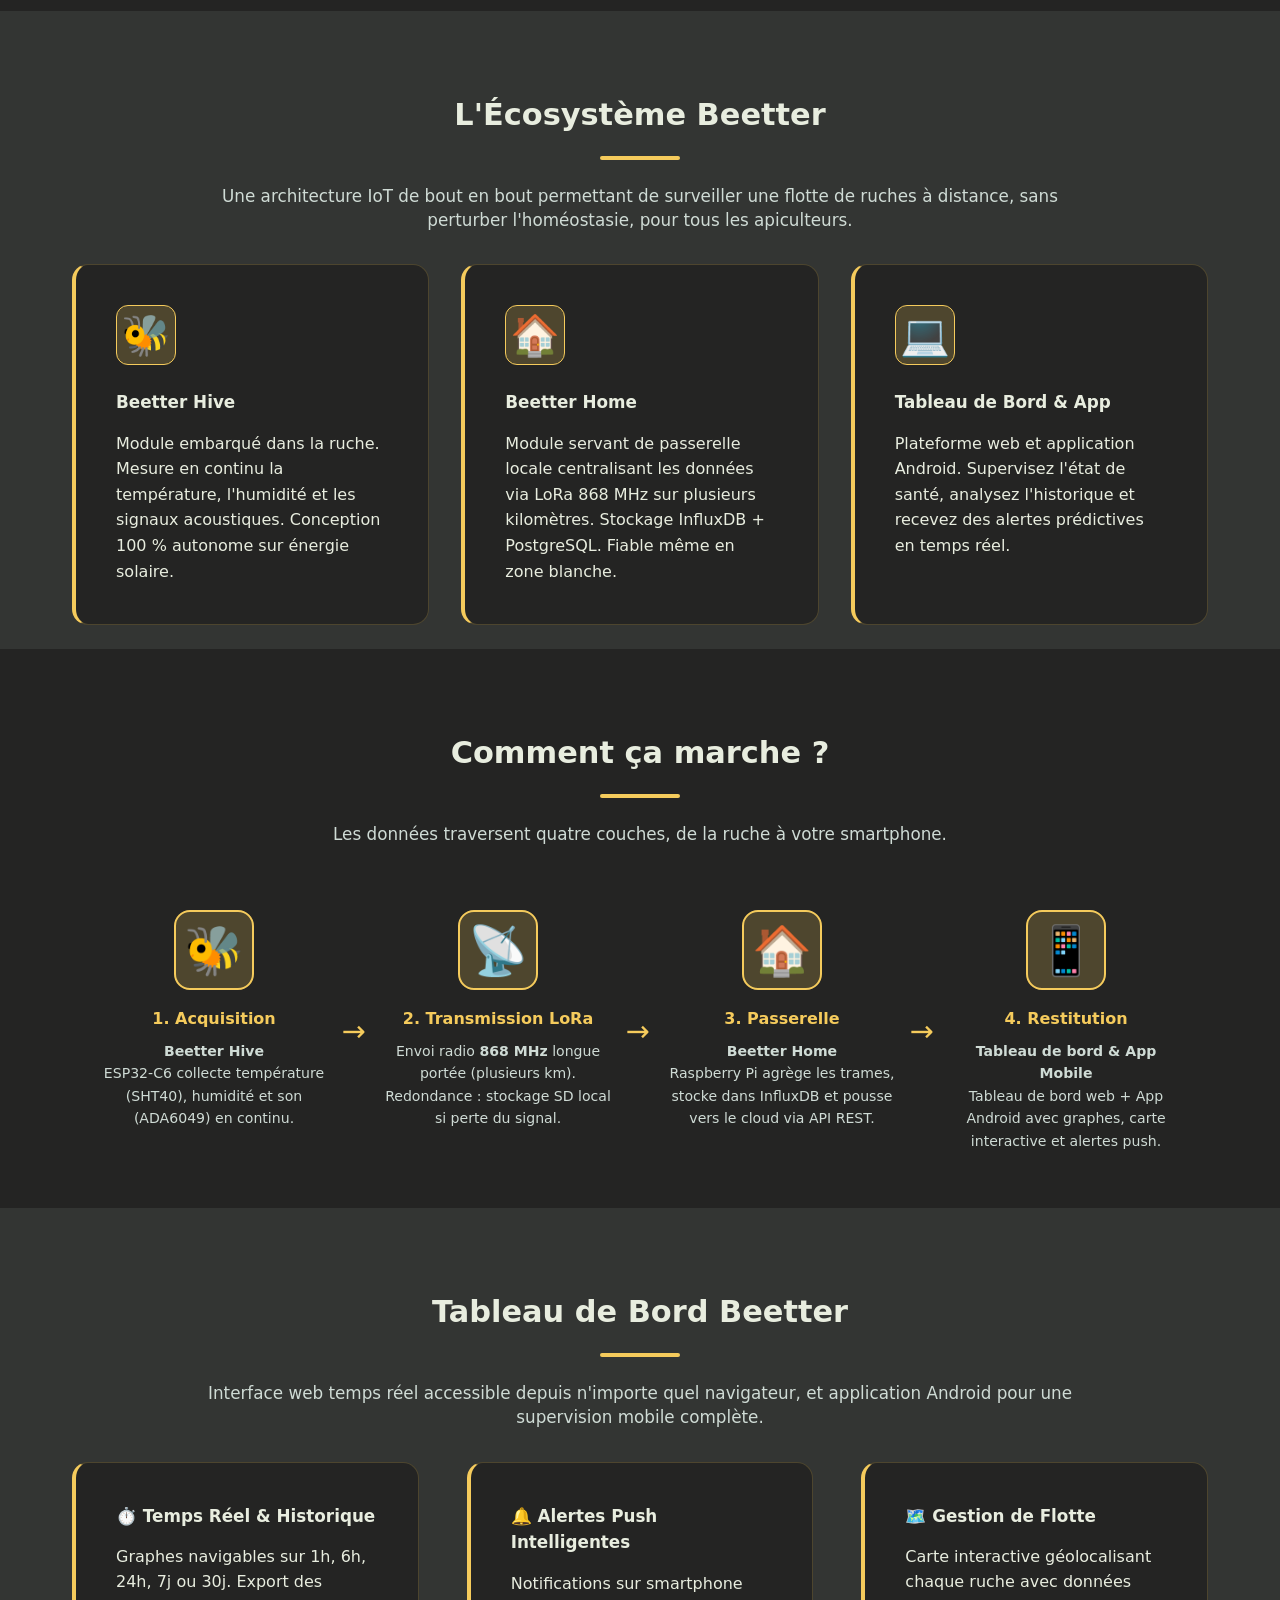
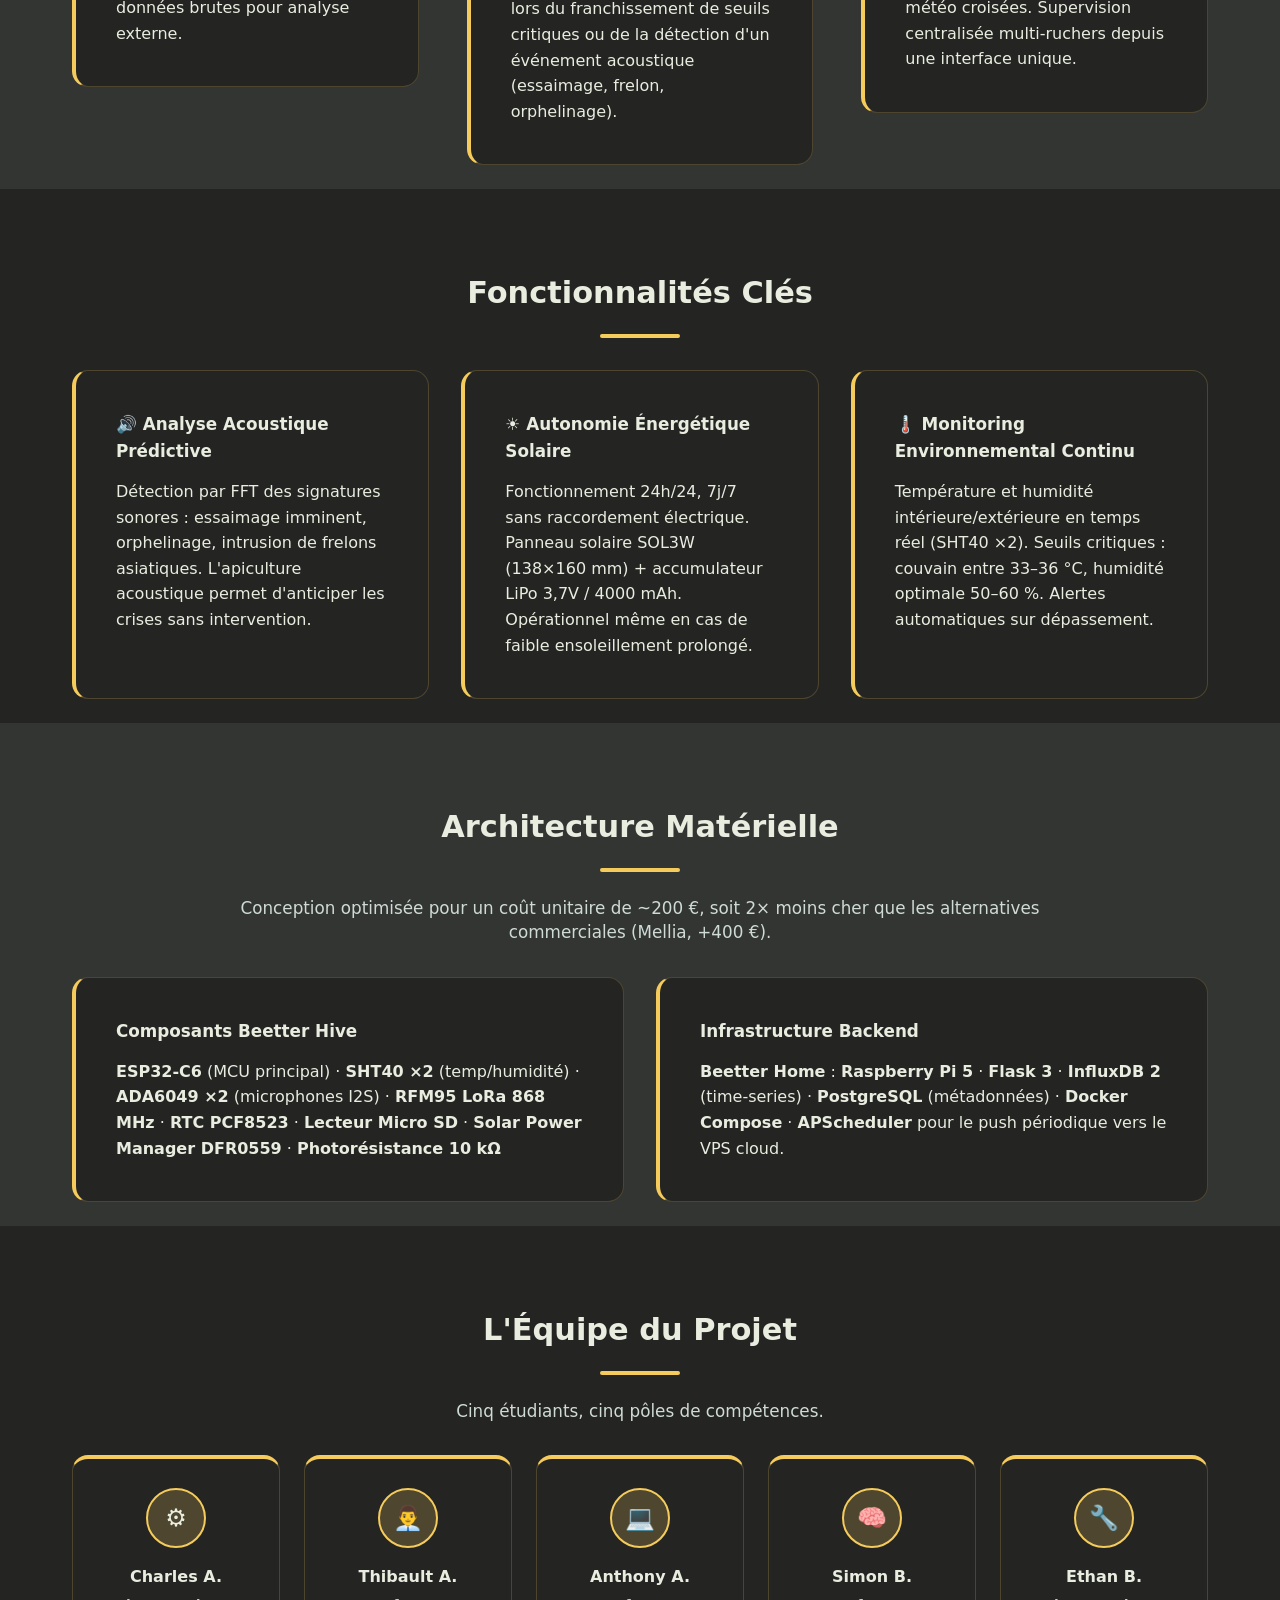
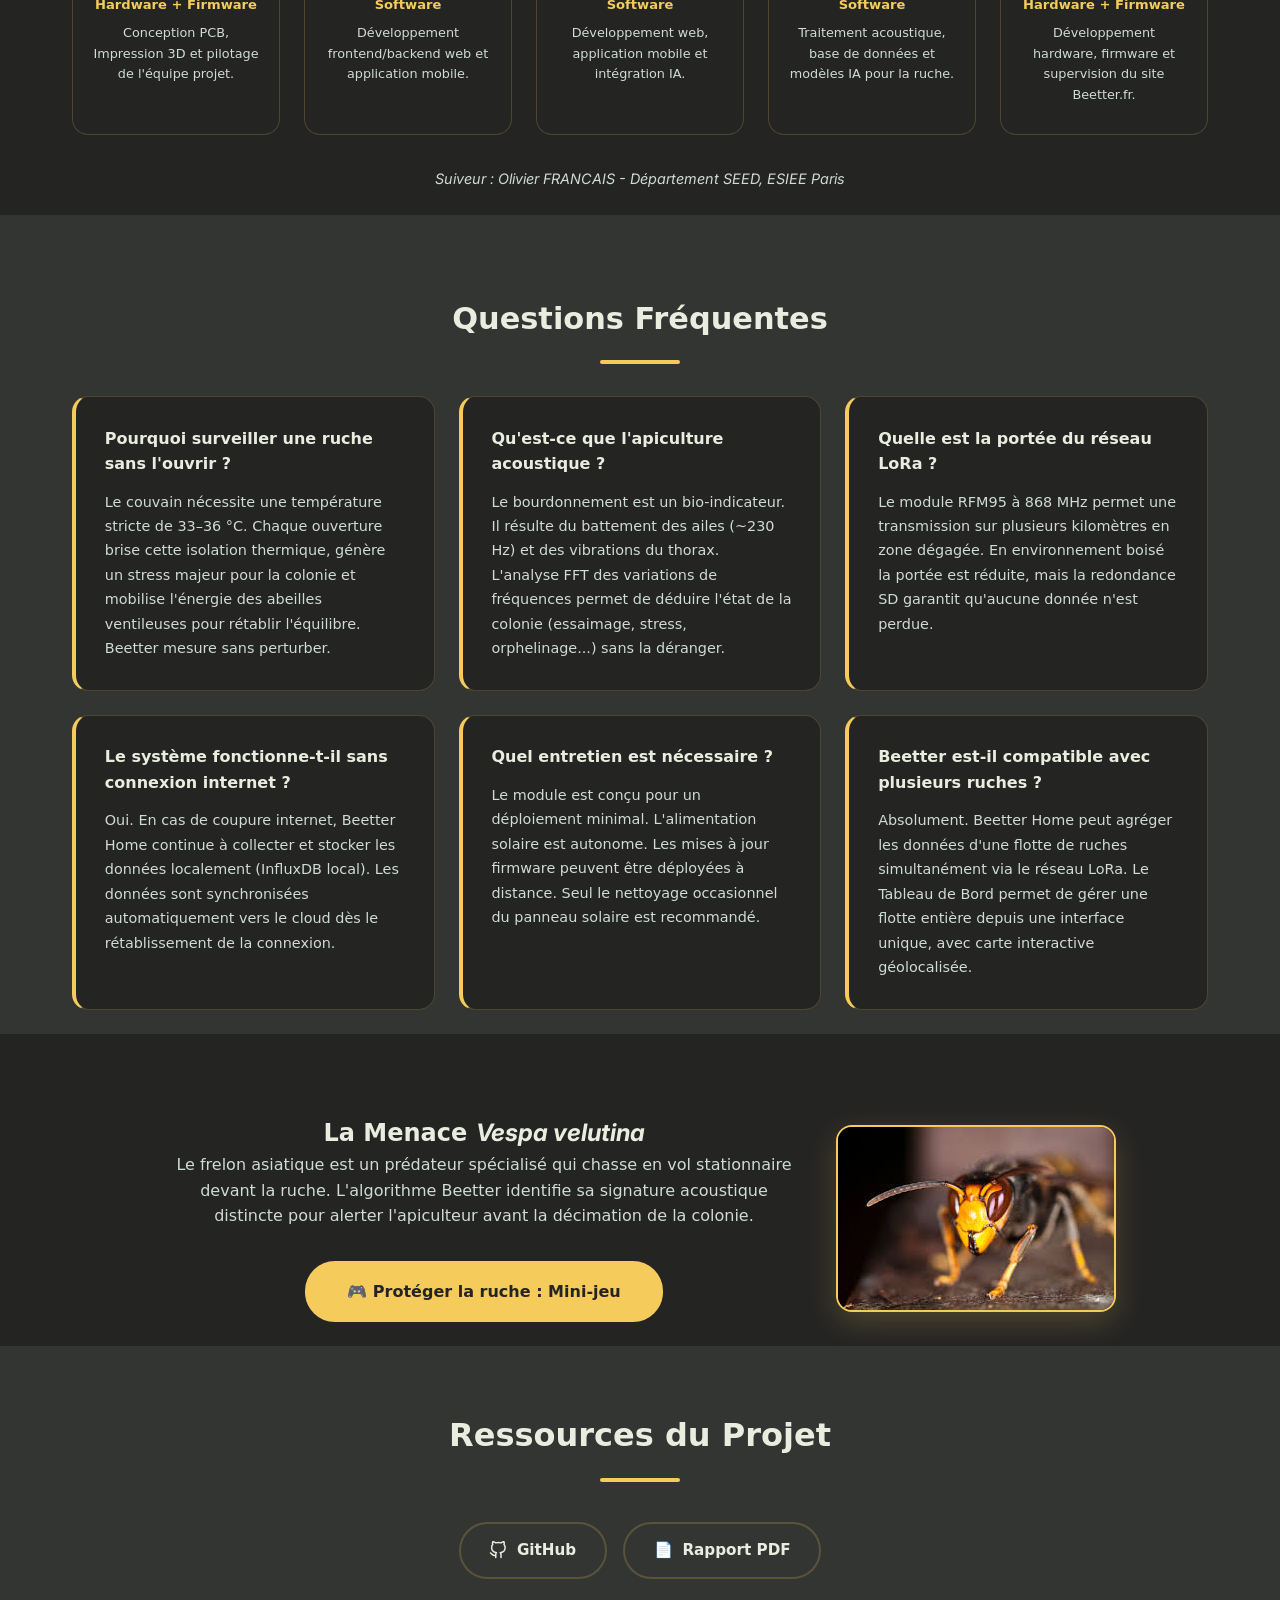
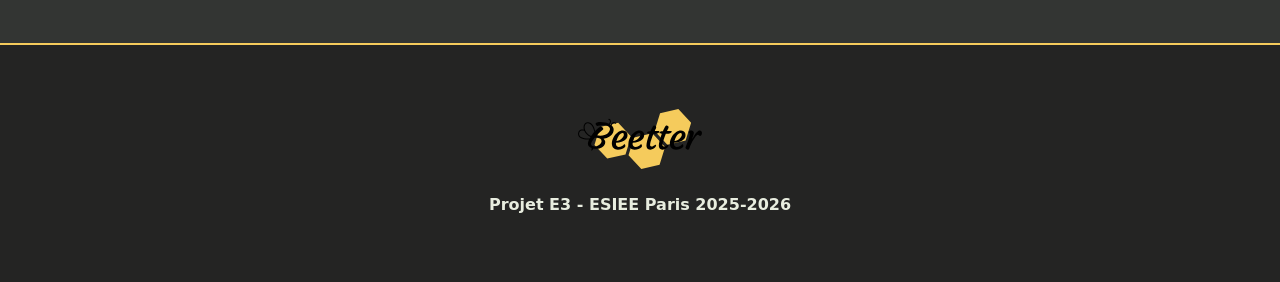
==== commit 324c7819: "fix : team members" ====
--- a/website/index.html
+++ b/website/index.html
@@ -1,29 +1,85 @@
 <!DOCTYPE html>
 <html lang="fr">
+<!-- Page uses bilingual spans with lang-specific classes. FR/EN content is toggled by updating the root lang attribute. -->
 <head>
     <meta charset="UTF-8">
     <meta name="viewport" content="width=device-width, initial-scale=1.0">
-    <title>Beetter</title>
+
+    <!-- SEO -->
+    <title>Beetter - Monitoring IoT apicole non-intrusif</title>
     <meta name="description" content="Beetter est un système IoT de monitoring apicole non-intrusif. Surveillance en temps réel de vos ruches : température, humidité, analyse acoustique prédictive.">
 
+    <!-- Open Graph (partage réseaux sociaux) -->
+    <meta property="og:title" content="Beetter - Monitoring IoT apicole non-intrusif">
+    <meta property="og:description" content="Système IoT de surveillance non-intrusive pour préserver la santé de vos colonies. Température, humidité, analyse acoustique, sans jamais ouvrir la ruche.">
+    <meta property="og:image" content="https://beetter.fr/vespa_velutina.jpg">
+    <meta property="og:url" content="https://beetter.fr">
+    <meta property="og:type" content="website">
+    <meta name="twitter:card" content="summary_large_image">
+
+    <!-- Favicon -->
     <link rel="icon" type="image/png" href="Logo_B.png">
-    <link rel="shortcut icon" type="image/png" href="Logo_B.png">
-
+
+    <!-- Polices : preconnect avant le chargement pour éviter le FOIT sur OVH -->
+    <link rel="preconnect" href="https://fonts.googleapis.com">
+    <link rel="preconnect" href="https://fonts.gstatic.com" crossorigin>
+    <link href="https://fonts.googleapis.com/css2?family=Inter:wght@300;400;600;800&display=swap" rel="stylesheet">
+
+    <!-- CSS local après les polices -->
     <link rel="stylesheet" href="style.css">
-    <link href="https://fonts.googleapis.com/css2?family=Inter:wght@300;400;600;800&display=swap" rel="stylesheet">
+    <style>
+        /* Bouton FR|EN — harmonisé avec mini-jeu.html */
+        .lang-btn {
+            display: inline-flex;
+            align-items: center;
+            justify-content: center;
+            padding: 0.5rem 1.1rem;
+            font-family: 'Inter', system-ui, sans-serif;
+            font-size: 0.9rem;
+            font-weight: 700;
+            border: 2px solid var(--accent);
+            border-radius: 20px;
+            background: transparent;
+            color: var(--accent);
+            cursor: pointer;
+            white-space: nowrap;
+            transition: transform 0.2s ease, box-shadow 0.2s ease,
+                        background-color 0.2s ease, color 0.2s ease;
+        }
+        .lang-btn:hover {
+            background-color: var(--accent);
+            color: #242423;
+            transform: translateY(-1px);
+            box-shadow: 0 6px 14px var(--shadow-accent);
+        }
+        /* Centrage pour la section Vespa velutina */
+        .vespa-grid {
+            display: flex;
+            align-items: center;
+            justify-content: center;
+            gap: 2rem;
+            flex-wrap: wrap;
+        }
+        .vespa-grid .game-content {
+            text-align: center;
+            max-width: 640px;
+        }
+        .vespa-grid .game-image {
+            display: flex;
+            justify-content: center;
+        }
+    </style>
 </head>
 <body>
 
     <!-- ══════════════════════ NAVBAR ══════════════════════ -->
+    <!-- Main site navigation with logo, section anchors, language and theme toggles. -->
     <nav class="navbar">
         <a href="#" class="logo">
             <img src="Logo Beetter.svg" alt="Logo Beetter" class="logo-img">
         </a>
 
-        <!-- Hamburger (mobile only) -->
-        <!-- button moved into nav-controls to sit right of theme toggle -->
-
-        <!-- Scrim overlay -->
+        <!-- Scrim overlay (mobile) -->
         <div class="nav-scrim" id="nav-scrim"></div>
 
         <ul class="nav-links" id="nav-links">
@@ -34,11 +90,9 @@
             <li><a href="#technologie" class="lang-fr">Fonctionnalités</a><a href="#technologie" class="lang-en">Features</a></li>
             <li><a href="#equipe" class="lang-fr">Équipe</a><a href="#equipe" class="lang-en">Team</a></li>
             <li><a href="#faq">FAQ</a></li>
-            
         </ul>
 
         <div class="nav-controls">
-            
             <button id="lang-toggle" class="lang-btn" aria-label="Changer de langue">FR | EN</button>
             <button id="theme-toggle" class="theme-btn" aria-label="Basculer le thème">
                 <svg id="moon-icon" xmlns="http://www.w3.org/2000/svg" width="24" height="24" viewBox="0 0 24 24" fill="none" stroke="currentColor" stroke-width="2" stroke-linecap="round" stroke-linejoin="round"><path d="M21 12.79A9 9 0 1 1 11.21 3 7 7 0 0 0 21 12.79z"></path></svg>
@@ -51,14 +105,18 @@
     </nav>
 
     <!-- ══════════════════════ HERO ══════════════════════ -->
+    <!-- Landing section with the product message and visual hero artwork. -->
     <header class="hero">
         <div class="hero-content">
-            <h1 class="lang-fr">L'avenir de l'apiculture est connecté.</h1>
-            <h1 class="lang-en">The future of beekeeping is connected.</h1>
+            <!-- Un seul h1 par page pour le SEO, les deux langues dans des spans -->
+            <h1>
+                <span class="lang-fr">L'avenir de l'apiculture est connecté.</span>
+                <span class="lang-en">The future of beekeeping is connected.</span>
+            </h1>
             <p class="lang-fr">Système IoT de surveillance non-intrusive pour préserver la santé de vos colonies. Température, humidité, analyse acoustique, sans jamais ouvrir la ruche.</p>
             <p class="lang-en">Non-intrusive IoT monitoring system to preserve the health of your colonies. Temperature, humidity, acoustic analysis, without ever opening the hive.</p>
         </div>
-        <div class="hero-graphic">
+        <div class="hero-graphic" aria-hidden="true">
             <div class="hexagon hex-1"></div>
             <div class="hexagon hex-2"></div>
             <div class="hexagon hex-3"></div>
@@ -66,22 +124,22 @@
     </header>
 
     <!-- ══════════════════════ STATS ══════════════════════ -->
-    <section class="stats-banner">
-        <div class="container grid-3" style="gap:1rem;">
+    <section class="stats-banner" aria-label="Chiffres clés">
+        <div class="container grid-3">
             <div class="stat-item">
-                <h3 style="font-size:2.5rem;margin-bottom:0.2rem;color:#242423;">1,45 M</h3>
-                <p class="lang-fr" style="color:#333533;font-weight:600;">Colonies en France</p>
-                <p class="lang-en" style="color:#333533;font-weight:600;">Colonies in France</p>
+                <p class="stat-value">1,45 M</p>
+                <p class="lang-fr stat-label">Colonies en France</p>
+                <p class="lang-en stat-label">Colonies in France</p>
             </div>
             <div class="stat-item">
-                <h3 style="font-size:2.5rem;margin-bottom:0.2rem;color:#242423;">25 %</h3>
-                <p class="lang-fr" style="color:#333533;font-weight:600;">Mortalité Annuelle</p>
-                <p class="lang-en" style="color:#333533;font-weight:600;">Annual Mortality</p>
+                <p class="stat-value">25 %</p>
+                <p class="lang-fr stat-label">Mortalité Annuelle</p>
+                <p class="lang-en stat-label">Annual Mortality</p>
             </div>
             <div class="stat-item">
-                <h3 style="font-size:2.5rem;margin-bottom:0.2rem;color:#242423;">~200 €</h3>
-                <p class="lang-fr" style="color:#333533;font-weight:600;">Coût Solution Beetter</p>
-                <p class="lang-en" style="color:#333533;font-weight:600;">Beetter Solution Cost</p>
+                <p class="stat-value">~200 €</p>
+                <p class="lang-fr stat-label">Coût Solution Beetter</p>
+                <p class="lang-en stat-label">Beetter Solution Cost</p>
             </div>
         </div>
     </section>
@@ -90,8 +148,10 @@
     <section id="problematique" class="section">
         <div class="container">
             <div class="section-header">
-                <h2 class="lang-fr">Un Secteur Apicole en Situation Critique</h2>
-                <h2 class="lang-en">An Apicultural Sector in Critical Condition</h2>
+                <h2>
+                    <span class="lang-fr">Un Secteur Apicole en Situation Critique</span>
+                    <span class="lang-en">An Apicultural Sector in Critical Condition</span>
+                </h2>
                 <div class="divider"></div>
                 <p class="subtitle lang-fr">La viabilité de 75 % des cultures mondiales repose sur la pollinisation, mais la filière apicole manque d'outils numériques viables pour protéger ses colonies.</p>
                 <p class="subtitle lang-en">The viability of 75% of global crops relies on pollination, yet the beekeeping sector lacks viable digital tools to protect its colonies.</p>
@@ -123,29 +183,33 @@
     <section id="solution" class="section bg-alt">
         <div class="container">
             <div class="section-header">
-                <h2 class="lang-fr">L'Écosystème Beetter</h2>
-                <h2 class="lang-en">The Beetter Ecosystem</h2>
+                <h2>
+                    <span class="lang-fr">L'Écosystème Beetter</span>
+                    <span class="lang-en">The Beetter Ecosystem</span>
+                </h2>
                 <div class="divider"></div>
                 <p class="subtitle lang-fr">Une architecture IoT de bout en bout permettant de surveiller une flotte de ruches à distance, sans perturber l'homéostasie, pour tous les apiculteurs.</p>
                 <p class="subtitle lang-en">An end-to-end IoT architecture enabling remote monitoring of a hive fleet, without disrupting homeostasis, for all beekeepers.</p>
             </div>
             <div class="grid-3">
                 <div class="feature-box">
-                    <div class="feature-icon">🐝</div>
+                    <div class="feature-icon" aria-hidden="true">🐝</div>
                     <h3>Beetter Hive</h3>
                     <p class="lang-fr">Module embarqué dans la ruche. Mesure en continu la température, l'humidité et les signaux acoustiques. Conception 100 % autonome sur énergie solaire.</p>
                     <p class="lang-en">In-hive embedded module. Continuously measures temperature, humidity, and acoustic signals. 100% autonomous solar-powered design.</p>
                 </div>
                 <div class="feature-box">
-                    <div class="feature-icon">🏠</div>
+                    <div class="feature-icon" aria-hidden="true">🏠</div>
                     <h3>Beetter Home</h3>
                     <p class="lang-fr">Module servant de passerelle locale centralisant les données via LoRa 868 MHz sur plusieurs kilomètres. Stockage InfluxDB + PostgreSQL. Fiable même en zone blanche.</p>
                     <p class="lang-en">Local gateway centralizing data via LoRa 868 MHz over several kilometers. InfluxDB + PostgreSQL storage. Reliable even in dead zones.</p>
                 </div>
                 <div class="feature-box">
-                    <div class="feature-icon">💻</div>
-                    <h3 class="lang-fr">Tableau de Bord & App</h3>
-                    <h3 class="lang-en">Dashboard & App</h3>
+                    <div class="feature-icon" aria-hidden="true">💻</div>
+                    <h3>
+                        <span class="lang-fr">Tableau de Bord &amp; App</span>
+                        <span class="lang-en">Dashboard &amp; App</span>
+                    </h3>
                     <p class="lang-fr">Plateforme web et application Android. Supervisez l'état de santé, analysez l'historique et recevez des alertes prédictives en temps réel.</p>
                     <p class="lang-en">Web platform and Android app. Monitor health status, analyze history, and receive predictive alerts in real time.</p>
                 </div>
@@ -157,41 +221,42 @@
     <section id="comment" class="section">
         <div class="container">
             <div class="section-header">
-                <h2 class="lang-fr">Comment ça marche ?</h2>
-                <h2 class="lang-en">How does it work?</h2>
+                <h2>
+                    <span class="lang-fr">Comment ça marche ?</span>
+                    <span class="lang-en">How does it work?</span>
+                </h2>
                 <div class="divider"></div>
                 <p class="subtitle lang-fr">Les données traversent quatre couches, de la ruche à votre smartphone.</p>
                 <p class="subtitle lang-en">Data travels through four layers, from the hive to your smartphone.</p>
             </div>
-
             <div class="flow-grid">
                 <div class="flow-step">
-                    <div class="flow-icon">🐝</div>
+                    <div class="flow-icon" aria-hidden="true">🐝</div>
                     <h4 class="lang-fr">1. Acquisition</h4>
                     <h4 class="lang-en">1. Acquisition</h4>
                     <p class="lang-fr"><strong>Beetter Hive</strong><br>ESP32-C6 collecte température (SHT40), humidité et son (ADA6049) en continu.</p>
                     <p class="lang-en"><strong>Beetter Hive</strong><br>ESP32-C6 continuously collects temperature (SHT40), humidity and sound (ADA6049).</p>
                 </div>
                 <div class="flow-step">
-                    <div class="flow-icon">📡</div>
+                    <div class="flow-icon" aria-hidden="true">📡</div>
                     <h4 class="lang-fr">2. Transmission LoRa</h4>
                     <h4 class="lang-en">2. LoRa Transmission</h4>
                     <p class="lang-fr">Envoi radio <strong>868 MHz</strong> longue portée (plusieurs km). Redondance : stockage SD local si perte du signal.</p>
                     <p class="lang-en"><strong>868 MHz</strong> long-range radio (several km). Redundancy: local SD storage if signal is lost.</p>
                 </div>
                 <div class="flow-step">
-                    <div class="flow-icon">🏠</div>
+                    <div class="flow-icon" aria-hidden="true">🏠</div>
                     <h4 class="lang-fr">3. Passerelle</h4>
                     <h4 class="lang-en">3. Gateway</h4>
                     <p class="lang-fr"><strong>Beetter Home</strong><br>Raspberry Pi agrège les trames, stocke dans InfluxDB et pousse vers le cloud via API REST.</p>
                     <p class="lang-en"><strong>Beetter Home</strong><br>Raspberry Pi aggregates frames, stores in InfluxDB, and pushes to cloud via REST API.</p>
                 </div>
                 <div class="flow-step">
-                    <div class="flow-icon">📱</div>
+                    <div class="flow-icon" aria-hidden="true">📱</div>
                     <h4 class="lang-fr">4. Restitution</h4>
                     <h4 class="lang-en">4. Display</h4>
-                    <p class="lang-fr"><strong>Tableau de bord & App Mobile</strong><br>Tableau de bord web + App Android avec graphes, carte interactive et alertes push.</p>
-                    <p class="lang-en"><strong>Dashboard & App</strong><br>Web dashboard + Android app with graphs, interactive map, and push alerts.</p>
+                    <p class="lang-fr"><strong>Tableau de bord &amp; App Mobile</strong><br>Tableau de bord web + App Android avec graphes, carte interactive et alertes push.</p>
+                    <p class="lang-en"><strong>Dashboard &amp; App</strong><br>Web dashboard + Android app with graphs, interactive map, and push alerts.</p>
                 </div>
             </div>
         </div>
@@ -201,35 +266,32 @@
     <section id="dashboard" class="section bg-alt">
         <div class="container">
             <div class="section-header">
-                <h2 class="lang-fr">Tableau de Bord Beetter</h2>
-                <h2 class="lang-en">Beetter Dashboard</h2>
+                <h2>
+                    <span class="lang-fr">Tableau de Bord Beetter</span>
+                    <span class="lang-en">Beetter Dashboard</span>
+                </h2>
                 <div class="divider"></div>
                 <p class="subtitle lang-fr">Interface web temps réel accessible depuis n'importe quel navigateur, et application Android pour une supervision mobile complète.</p>
                 <p class="subtitle lang-en">Real-time web interface accessible from any browser, and Android app for complete mobile supervision.</p>
             </div>
-
-            <div class="grid-2" style="align-items:start; gap:3rem;">
-                
-                <!-- Features du dashboard -->
-                <div style="display:flex;flex-direction:column;gap:1.2rem;">
-                    <div class="tech-item">
-                        <h3 class="lang-fr">⏱️ Temps Réel & Historique</h3>
-                        <h3 class="lang-en">⏱️ Real-Time & History</h3>
-                        <p class="lang-fr">Graphes navigables sur 1h, 6h, 24h, 7j ou 30j. Export des données brutes pour analyse externe.</p>
-                        <p class="lang-en">Navigable graphs over 1h, 6h, 24h, 7d, or 30d. Raw data export for external analysis.</p>
-                    </div>
-                    <div class="tech-item">
-                        <h3 class="lang-fr">🔔 Alertes Push Intelligentes</h3>
-                        <h3 class="lang-en">🔔 Smart Push Alerts</h3>
-                        <p class="lang-fr">Notifications sur smartphone lors du franchissement de seuils critiques ou de la détection d'un événement acoustique (essaimage, frelon, orphelinage).</p>
-                        <p class="lang-en">Smartphone notifications when critical thresholds are crossed or an acoustic event is detected (swarming, hornet, queenless).</p>
-                    </div>
-                    <div class="tech-item">
-                        <h3 class="lang-fr">🗺️ Gestion de Flotte</h3>
-                        <h3 class="lang-en">🗺️ Fleet Management</h3>
-                        <p class="lang-fr">Carte interactive géolocalisant chaque ruche avec données météo croisées. Supervision centralisée multi-ruchers depuis une interface unique.</p>
-                        <p class="lang-en">Interactive map geolocating each hive with cross-referenced weather data. Centralized multi-apiary supervision from a single interface.</p>
-                    </div>
+            <div class="grid-2 dashboard-features">
+                <div class="tech-item">
+                    <h3 class="lang-fr">⏱️ Temps Réel &amp; Historique</h3>
+                    <h3 class="lang-en">⏱️ Real-Time &amp; History</h3>
+                    <p class="lang-fr">Graphes navigables sur 1h, 6h, 24h, 7j ou 30j. Export des données brutes pour analyse externe.</p>
+                    <p class="lang-en">Navigable graphs over 1h, 6h, 24h, 7d, or 30d. Raw data export for external analysis.</p>
+                </div>
+                <div class="tech-item">
+                    <h3 class="lang-fr">🔔 Alertes Push Intelligentes</h3>
+                    <h3 class="lang-en">🔔 Smart Push Alerts</h3>
+                    <p class="lang-fr">Notifications sur smartphone lors du franchissement de seuils critiques ou de la détection d'un événement acoustique (essaimage, frelon, orphelinage).</p>
+                    <p class="lang-en">Smartphone notifications when critical thresholds are crossed or an acoustic event is detected (swarming, hornet, queenless).</p>
+                </div>
+                <div class="tech-item">
+                    <h3 class="lang-fr">🗺️ Gestion de Flotte</h3>
+                    <h3 class="lang-en">🗺️ Fleet Management</h3>
+                    <p class="lang-fr">Carte interactive géolocalisant chaque ruche avec données météo croisées. Supervision centralisée multi-ruchers depuis une interface unique.</p>
+                    <p class="lang-en">Interactive map geolocating each hive with cross-referenced weather data. Centralized multi-apiary supervision from a single interface.</p>
                 </div>
             </div>
         </div>
@@ -239,8 +301,10 @@
     <section id="technologie" class="section">
         <div class="container">
             <div class="section-header">
-                <h2 class="lang-fr">Fonctionnalités Clés</h2>
-                <h2 class="lang-en">Key Features</h2>
+                <h2>
+                    <span class="lang-fr">Fonctionnalités Clés</span>
+                    <span class="lang-en">Key Features</span>
+                </h2>
                 <div class="divider"></div>
             </div>
             <div class="grid-2">
@@ -249,21 +313,18 @@
                     <h3 class="lang-en">🔊 Predictive Acoustic Analysis</h3>
                     <p class="lang-fr">Détection par FFT des signatures sonores : essaimage imminent, orphelinage, intrusion de frelons asiatiques. L'apiculture acoustique permet d'anticiper les crises sans intervention.</p>
                     <p class="lang-en">FFT detection of sound signatures: imminent swarming, queenless colony, Asian hornet intrusion. Acoustic beekeeping enables anticipating crises without intervention.</p>
-                    
-                </div>
-                    <div class="tech-item">
-                        <h3 class="lang-fr">☀️ Autonomie Énergétique Solaire</h3>
-                        <h3 class="lang-en">☀️ Solar Energy Autonomy</h3>
-                        <p class="lang-fr">Fonctionnement 24h/24, 7j/7 sans raccordement électrique. Panneau solaire SOL3W (138×160 mm) + accumulateur LiPo 3,7V / 4000 mAh. Opérationnel même en cas de faible ensoleillement prolongé.</p>
-                        <p class="lang-en">24/7 operation without electrical connection. SOL3W solar panel (138×160 mm) + 3.7V / 4000 mAh LiPo battery. Operational even during prolonged low sunlight.</p>
-                    </div>
-                    
-                    <div class="tech-item">
-                        <h3 class="lang-fr">🌡️ Monitoring Environnemental Continu</h3>
-                        <h3 class="lang-en">🌡️ Continuous Environmental Monitoring</h3>
-                        <p class="lang-fr">Température et humidité intérieure/extérieure en temps réel (SHT40 ×2). Seuils critiques : couvain entre 33–36 °C, humidité optimale 50–60 %. Alertes automatiques sur dépassement.</p>
-                        <p class="lang-en">Real-time interior/exterior temperature and humidity (SHT40 ×2). Critical thresholds: brood between 33–36°C, optimal humidity 50–60%. Automatic alerts on threshold breach.</p>
-                    </div>
+                </div>
+                <div class="tech-item">
+                    <h3 class="lang-fr">☀️ Autonomie Énergétique Solaire</h3>
+                    <h3 class="lang-en">☀️ Solar Energy Autonomy</h3>
+                    <p class="lang-fr">Fonctionnement 24h/24, 7j/7 sans raccordement électrique. Panneau solaire SOL3W (138×160 mm) + accumulateur LiPo 3,7V / 4000 mAh. Opérationnel même en cas de faible ensoleillement prolongé.</p>
+                    <p class="lang-en">24/7 operation without electrical connection. SOL3W solar panel (138×160 mm) + 3.7V / 4000 mAh LiPo battery. Operational even during prolonged low sunlight.</p>
+                </div>
+                <div class="tech-item">
+                    <h3 class="lang-fr">🌡️ Monitoring Environnemental Continu</h3>
+                    <h3 class="lang-en">🌡️ Continuous Environmental Monitoring</h3>
+                    <p class="lang-fr">Température et humidité intérieure/extérieure en temps réel (SHT40 ×2). Seuils critiques : couvain entre 33–36 °C, humidité optimale 50–60 %. Alertes automatiques sur dépassement.</p>
+                    <p class="lang-en">Real-time interior/exterior temperature and humidity (SHT40 ×2). Critical thresholds: brood between 33–36°C, optimal humidity 50–60%. Automatic alerts on threshold breach.</p>
                 </div>
             </div>
         </div>
@@ -273,8 +334,10 @@
     <section id="architecture" class="section bg-alt">
         <div class="container">
             <div class="section-header">
-                <h2 class="lang-fr">Architecture Matérielle</h2>
-                <h2 class="lang-en">Hardware Architecture</h2>
+                <h2>
+                    <span class="lang-fr">Architecture Matérielle</span>
+                    <span class="lang-en">Hardware Architecture</span>
+                </h2>
                 <div class="divider"></div>
                 <p class="subtitle lang-fr">Conception optimisée pour un coût unitaire de ~200 €, soit 2× moins cher que les alternatives commerciales (Mellia, +400 €).</p>
                 <p class="subtitle lang-en">Optimized design for a unit cost of ~200 €, 2× cheaper than commercial alternatives (Mellia, +400 €).</p>
@@ -297,67 +360,74 @@
     </section>
 
     <!-- ══════════════════════ ÉQUIPE ══════════════════════ -->
-    <section id="equipe" class="section bg-alt">
-        <div class="container">
-            <div class="section-header">
-                <h2 class="lang-fr">L'Équipe du Projet</h2>
-                <h2 class="lang-en">The Project Team</h2>
+    <section id="equipe" class="section">
+        <div class="container">
+            <div class="section-header">
+                <h2>
+                    <span class="lang-fr">L'Équipe du Projet</span>
+                    <span class="lang-en">The Project Team</span>
+                </h2>
                 <div class="divider"></div>
                 <p class="subtitle lang-fr">Cinq étudiants, cinq pôles de compétences.</p>
                 <p class="subtitle lang-en">Five students, five areas of expertise.</p>
             </div>
             <div class="team-grid">
-                
                 <div class="team-card">
-                    <div class="team-avatar">⚙️</div>
-                    <div class="team-name">Charles AUCOUTURIER</div>
+                    <div class="team-avatar" aria-hidden="true">⚙️</div>
+                    <div class="team-name">Charles A.</div>
                     <div class="team-role lang-fr">Hardware + Firmware</div>
                     <div class="team-role lang-en">Hardware + Firmware</div>
-                    <div class="team-desc lang-fr">Conception PCB et Impression 3D, firmware embarqué et pilotage de l'équipe projet.</div>
+                    <div class="team-desc lang-fr">Conception PCB, Impression 3D et pilotage de l'équipe projet.</div>
                     <div class="team-desc lang-en">PCB design and 3D printing, embedded firmware, and project team leadership.</div>
                 </div>
                 <div class="team-card">
-                    <div class="team-avatar">👨‍💼</div>
-                    <div class="team-name">Thibault AGUEH</div>
-                    <div class="team-role lang-fr">Software (Web + App)</div>
-                    <div class="team-role lang-en">Software (Web + App)</div>
+                    <div class="team-avatar" aria-hidden="true">👨‍💼</div>
+                    <div class="team-name">Thibault A.</div>
+                    <div class="team-role lang-fr">Software</div>
+                    <div class="team-role lang-en">Software</div>
                     <div class="team-desc lang-fr">Développement frontend/backend web et application mobile.</div>
                     <div class="team-desc lang-en">Web and mobile app development.</div>
                 </div>
                 <div class="team-card">
-                    <div class="team-avatar">💻</div>
-                    <div class="team-name">Anthony AZZA</div>
-                    <div class="team-role lang-fr">Software (Web + App + IA)</div>
-                    <div class="team-role lang-en">Software (Web + App + AI)</div>
+                    <div class="team-avatar" aria-hidden="true">💻</div>
+                    <div class="team-name">Anthony A.</div>
+                    <div class="team-role lang-fr">Software</div>
+                    <div class="team-role lang-en">Software</div>
                     <div class="team-desc lang-fr">Développement web, application mobile et intégration IA.</div>
                     <div class="team-desc lang-en">Web, mobile app development and AI integration.</div>
                 </div>
                 <div class="team-card">
-                    <div class="team-avatar">🧠</div>
-                    <div class="team-name">Simon BERDUGO</div>
-                    <div class="team-role lang-fr">Software (Acoustique + BDD + IA)</div>
-                    <div class="team-role lang-en">Software (Acoustics + DB + AI)</div>
+                    <div class="team-avatar" aria-hidden="true">🧠</div>
+                    <div class="team-name">Simon B.</div>
+                    <div class="team-role lang-fr">Software</div>
+                    <div class="team-role lang-en">Software</div>
                     <div class="team-desc lang-fr">Traitement acoustique, base de données et modèles IA pour la ruche.</div>
                     <div class="team-desc lang-en">Acoustic processing, database and AI models for the hive.</div>
                 </div>
                 <div class="team-card">
-                    <div class="team-avatar">🔧</div>
-                    <div class="team-name">Ethan BOURGOIS</div>
+                    <div class="team-avatar" aria-hidden="true">🔧</div>
+                    <div class="team-name">Ethan B.</div>
                     <div class="team-role lang-fr">Hardware + Firmware</div>
                     <div class="team-role lang-en">Hardware + Firmware</div>
                     <div class="team-desc lang-fr">Développement hardware, firmware et supervision du site Beetter.fr.</div>
                     <div class="team-desc lang-en">Hardware and firmware development with Beetter.fr oversight.</div>
                 </div>
             </div>
+            <p class="footer-supervisor">
+                    <em class="lang-fr">Suiveur : Olivier FRANCAIS - Département SEED, ESIEE Paris</em>
+                    <em class="lang-en">Supervisor: Olivier FRANCAIS - SEED Department, ESIEE Paris</em>
+            </p>
         </div>
     </section>
 
     <!-- ══════════════════════ FAQ ══════════════════════ -->
-    <section id="faq" class="section">
-        <div class="container">
-            <div class="section-header">
-                <h2 class="lang-fr">Questions Fréquentes</h2>
-                <h2 class="lang-en">Frequently Asked Questions</h2>
+    <section id="faq" class="section bg-alt">
+        <div class="container">
+            <div class="section-header">
+                <h2>
+                    <span class="lang-fr">Questions Fréquentes</span>
+                    <span class="lang-en">Frequently Asked Questions</span>
+                </h2>
                 <div class="divider"></div>
             </div>
             <div class="faq-grid">
@@ -370,8 +440,8 @@
                 <div class="faq-item">
                     <div class="faq-q lang-fr">Qu'est-ce que l'apiculture acoustique ?</div>
                     <div class="faq-q lang-en">What is acoustic beekeeping?</div>
-                    <div class="faq-a lang-fr">Le bourdonnement est un bio-indicateur. Il résulte du battement des ailes (~230 Hz) et des vibrations du thorax. L'analyse FFT des variations de fréquences permet de déduire l'état de la colonie — essaimage, stress, orphelinage — sans la déranger.</div>
-                    <div class="faq-a lang-en">Buzzing is a bio-indicator. It results from wing beats (~230 Hz) and thorax vibrations. FFT analysis of frequency variations enables deducing the colony state — swarming, stress, queenlessness — without disturbing it.</div>
+                    <div class="faq-a lang-fr">Le bourdonnement est un bio-indicateur. Il résulte du battement des ailes (~230 Hz) et des vibrations du thorax. L'analyse FFT des variations de fréquences permet de déduire l'état de la colonie (essaimage, stress, orphelinage...) sans la déranger.</div>
+                    <div class="faq-a lang-en">Buzzing is a bio-indicator. It results from wing beats (~230 Hz) and thorax vibrations. FFT analysis of frequency variations enables deducing the colony state (swarming, stress, queenlessness...) without disturbing it.</div>
                 </div>
                 <div class="faq-item">
                     <div class="faq-q lang-fr">Quelle est la portée du réseau LoRa ?</div>
@@ -394,52 +464,56 @@
                 <div class="faq-item">
                     <div class="faq-q lang-fr">Beetter est-il compatible avec plusieurs ruches ?</div>
                     <div class="faq-q lang-en">Is Beetter compatible with multiple hives?</div>
-                    <div class="faq-a lang-fr">Absolument. Beetter Home peut agréger les données de N ruches simultanément via le réseau LoRa. Le Tableau de Bord permet de gérer une flotte entière depuis une interface unique, avec carte interactive géolocalisée.</div>
-                    <div class="faq-a lang-en">Absolutely. Beetter Home can aggregate data from N hives simultaneously via the LoRa network. The dashboard allows managing an entire fleet from a single interface, with a geolocated interactive map.</div>
+                    <div class="faq-a lang-fr">Absolument. Beetter Home peut agréger les données d'une flotte de ruches simultanément via le réseau LoRa. Le Tableau de Bord permet de gérer une flotte entière depuis une interface unique, avec carte interactive géolocalisée.</div>
+                    <div class="faq-a lang-en">Absolutely. Beetter Home can collect data from a fleet of hives simultaneously via the LoRa network. The dashboard allows managing an entire fleet from a single interface, with a geolocated interactive map.</div>
                 </div>
             </div>
         </div>
     </section>
 
     <!-- ══════════════════════ VESPA VELUTINA ══════════════════════ -->
-    <section id="mini-jeu-section" class="section bg-alt" style="border-top:1px solid var(--border-color);">
-        <div class="container">
-            <div class="grid-2" style="align-items:center;">
+    <section id="mini-jeu-section" class="section">
+        <div class="container">
+            <div class="grid-2 vespa-grid">
                 <div class="game-content">
-                    <h2 class="lang-fr" style="margin-bottom:1rem;">La Menace <em>Vespa velutina</em></h2>
-                    <h2 class="lang-en" style="margin-bottom:1rem;">The <em>Vespa velutina</em> Threat</h2>
-                    <p class="lang-fr" style="color:var(--text-secondary);margin-bottom:2rem;">
-                        Le frelon asiatique est un prédateur spécialisé qui chasse en vol stationnaire devant la ruche. L'algorithme Beetter identifie sa signature acoustique distincte (140–185 Hz, vol stationnaire basse fréquence) pour alerter l'apiculteur avant la décimation de la colonie.
+                    <h2>
+                        <span class="lang-fr">La Menace <em>Vespa velutina</em></span>
+                        <span class="lang-en">The <em>Vespa velutina</em> Threat</span>
+                    </h2>
+                    <p class="lang-fr vespa-desc">
+                        Le frelon asiatique est un prédateur spécialisé qui chasse en vol stationnaire devant la ruche. L'algorithme Beetter identifie sa signature acoustique distincte pour alerter l'apiculteur avant la décimation de la colonie.
                     </p>
-                    <p class="lang-en" style="color:var(--text-secondary);margin-bottom:2rem;">
-                        The Asian hornet is a specialized predator that hunts in a hover flight in front of the hive. The Beetter algorithm identifies its distinct acoustic signature (140–185 Hz, low-frequency hovering) to alert the beekeeper before the colony is decimated.
+                    <p class="lang-en vespa-desc">
+                        The Asian hornet is a specialized predator that hunts in a hover flight in front of the hive. The Beetter algorithm identifies its distinct acoustic signature to alert the beekeeper before the colony is decimated.
                     </p>
                     <a href="mini-jeu.html" class="cta-button lang-fr">🎮 Protéger la ruche : Mini-jeu</a>
                     <a href="mini-jeu.html" class="cta-button lang-en">🎮 Protect the Hive: Mini-game</a>
                 </div>
-                <div class="game-image" style="text-align:center;">
-                    <img src="vespa_velutina.jpg" alt="Frelon asiatique - Vespa velutina" style="max-width:100%;border-radius:16px;box-shadow:0 10px 30px var(--shadow-accent);border:2px solid var(--accent);object-fit:cover;">
+                <div class="game-image">
+                    <img src="vespa_velutina.jpg" alt="Frelon asiatique - Vespa velutina" class="vespa-img">
                 </div>
             </div>
         </div>
     </section>
 
     <!-- ══════════════════════ RESSOURCES ══════════════════════ -->
-    <section class="section" style="padding:4rem 0;">
-        <div class="container" style="text-align:center;">
-            <h2 class="lang-fr" style="font-size:2rem;font-weight:800;margin-bottom:0.5rem;">Ressources du Projet</h2>
-            <h2 class="lang-en" style="font-size:2rem;font-weight:800;margin-bottom:0.5rem;">Project Resources</h2>
-            <div class="divider" style="margin:1rem auto;"></div>
+    <section class="section bg-alt resources-section">
+        <div class="container resources-container">
+            <h2 class="resources-title">
+                <span class="lang-fr">Ressources du Projet</span>
+                <span class="lang-en">Project Resources</span>
+            </h2>
+            <div class="divider"></div>
             <div class="resources-row">
-               
-                <a href="https://github.com/Charlox29/Beetter" target="_blank" class="resource-btn resource-btn-secondary">
-                    <svg xmlns="http://www.w3.org/2000/svg" width="18" height="18" viewBox="0 0 24 24" fill="none" stroke="currentColor" stroke-width="2" stroke-linecap="round" stroke-linejoin="round"><path d="M9 19c-5 1.5-5-2.5-7-3m14 6v-3.87a3.37 3.37 0 0 0-.94-2.61c3.14-.35 6.44-1.54 6.44-7A5.44 5.44 0 0 0 20 4.77 5.07 5.07 0 0 0 19.91 1S18.73.65 16 2.48a13.38 13.38 0 0 0-7 0C6.27.65 5.09 1 5.09 1A5.07 5.07 0 0 0 5 4.77a5.44 5.44 0 0 0-1.5 3.78c0 5.42 3.3 6.61 6.44 7A3.37 3.37 0 0 0 9 18.13V22"></path></svg>
+                <a href="https://github.com/Charlox29/Beetter" target="_blank" rel="noopener noreferrer" class="resource-btn resource-btn-secondary">
+                    <svg xmlns="http://www.w3.org/2000/svg" width="18" height="18" viewBox="0 0 24 24" fill="none" stroke="currentColor" stroke-width="2" stroke-linecap="round" stroke-linejoin="round" aria-hidden="true"><path d="M9 19c-5 1.5-5-2.5-7-3m14 6v-3.87a3.37 3.37 0 0 0-.94-2.61c3.14-.35 6.44-1.54 6.44-7A5.44 5.44 0 0 0 20 4.77 5.07 5.07 0 0 0 19.91 1S18.73.65 16 2.48a13.38 13.38 0 0 0-7 0C6.27.65 5.09 1 5.09 1A5.07 5.07 0 0 0 5 4.77a5.44 5.44 0 0 0-1.5 3.78c0 5.42 3.3 6.61 6.44 7A3.37 3.37 0 0 0 9 18.13V22"></path></svg>
                     GitHub
                 </a>
-                <a href="Rapport_Projet_Beetter.pdf" target="_blank" class="resource-btn resource-btn-secondary">
-                    📄 <span class="lang-fr">Rapport PDF</span><span class="lang-en">PDF Report</span>
+                <a href="Rapport_Projet_Beetter.pdf" target="_blank" rel="noopener noreferrer" class="resource-btn resource-btn-secondary">
+                    <span aria-hidden="true">📄</span>
+                    <span class="lang-fr">Rapport PDF</span>
+                    <span class="lang-en">PDF Report</span>
                 </a>
-                
             </div>
         </div>
     </section>
@@ -450,37 +524,27 @@
             <div class="footer-logo">
                 <img src="Logo Beetter.svg" alt="Logo Beetter" class="logo-img-footer">
             </div>
-            <p class="lang-fr">Projet E3 — ESIEE Paris 2025-2026</p>
-            <p class="lang-en">E3 Project — ESIEE Paris 2025-2026</p>
-            <div class="team-members">
-                <span class="lang-fr">Équipe :</span>
-                <span class="lang-en">Team:</span>
-                
-                <p>Thibault AGUEH • Charles AUCOUTURIER • Anthony AZZA • Simon BERDUGO • Ethan BOURGOIS</p>
-                <p style="text-align:center;margin-top:2rem;font-size:0.9rem;color:var(--text-secondary);">
-                <em class="lang-fr">Suiveur : Olivier FRANCAIS — Département SEED, ESIEE Paris</em>
-                <em class="lang-en">Supervisor: Olivier FRANCAIS — SEED Department, ESIEE Paris</em>
-            </p>
-            </div>
+            <p class="lang-fr">Projet E3 - ESIEE Paris 2025-2026</p>
+            <p class="lang-en">E3 Project - ESIEE Paris 2025-2026</p>
         </div>
     </footer>
 
     <script>
         // === THÈME ===
         const themeBtn = document.getElementById('theme-toggle');
-        const sunIcon = document.getElementById('sun-icon');
+        const sunIcon  = document.getElementById('sun-icon');
         const moonIcon = document.getElementById('moon-icon');
-        const html = document.documentElement;
+        const html     = document.documentElement;
 
         html.setAttribute('data-theme', 'dark');
-        sunIcon.style.display = 'block';
+        sunIcon.style.display  = 'block';
         moonIcon.style.display = 'none';
 
         themeBtn.addEventListener('click', () => {
             const newTheme = html.getAttribute('data-theme') === 'light' ? 'dark' : 'light';
             html.setAttribute('data-theme', newTheme);
-            sunIcon.style.display = newTheme === 'dark' ? 'block' : 'none';
-            moonIcon.style.display = newTheme === 'dark' ? 'none' : 'block';
+            sunIcon.style.display  = newTheme === 'dark' ? 'block' : 'none';
+            moonIcon.style.display = newTheme === 'dark' ? 'none'  : 'block';
         });
 
         // === LANGUE ===
@@ -500,7 +564,7 @@
             hamburger.classList.toggle('open', open);
             navLinks.classList.toggle('open', open);
             navScrim.classList.toggle('open', open);
-            hamburger.setAttribute('aria-expanded', open);
+            hamburger.setAttribute('aria-expanded', String(open));
             document.body.classList.toggle('no-scroll', open);
         }
 
@@ -527,7 +591,7 @@
 
         // === SMOOTH SCROLL pour les ancres ===
         document.querySelectorAll('a[href^="#"]').forEach(anchor => {
-            anchor.addEventListener('click', function(e) {
+            anchor.addEventListener('click', function (e) {
                 const target = document.querySelector(this.getAttribute('href'));
                 if (target) {
                     e.preventDefault();
--- a/website/style.css
+++ b/website/style.css
@@ -2,6 +2,15 @@
 /* VARIABLES & RESET */
 /* ═══════════════════════════════════════════════════════════ */
 
+@font-face {
+    font-family: 'Inter';
+    font-style: normal;
+    font-weight: 300 800;
+    font-display: swap;
+    src: local('Inter');
+}
+
+/* Couleurs et tokens de base pour le thème clair et le thème sombre. */
 :root {
     --bg-primary: #E8EDDF;
     --bg-secondary: #CFDBD5;
@@ -37,7 +46,7 @@
 }
 
 body {
-    font-family: 'Inter', sans-serif;
+    font-family: 'Inter', system-ui, -apple-system, BlinkMacSystemFont, 'Segoe UI', Helvetica, Arial, sans-serif;
     background-color: var(--bg-primary);
     color: var(--text-primary);
     transition: background-color 0.3s ease, color 0.3s ease;
@@ -90,12 +99,24 @@
 .nav-links {
     display: flex;
     align-items: center;
-    gap: 1.8rem;
+    gap: 1.2rem;
     list-style: none;
 }
 
+/* Center nav links horizontally in the navbar on larger screens */
+@media (min-width: 901px) {
+    .nav-links {
+        position: absolute;
+        left: 50%;
+        top: 50%;
+        transform: translate(-50%, -50%);
+        z-index: 1001;
+        gap: 1.2rem;
+    }
+}
+
 .nav-links a {
-    font-size: 0.9rem;
+    font-size: 0.85rem;
     font-weight: 600;
     color: var(--text-secondary);
     text-decoration: none;
@@ -111,6 +132,20 @@
     align-items: center;
     gap: 1.5rem;
 }
+
+/* Ensure hamburger sits inline to the right of theme button and is centered vertically */
+.nav-controls .hamburger {
+    display: inline-flex;
+    align-items: center;
+    justify-content: center;
+    height: 44px;
+    width: 44px;
+    padding: 6px;
+    margin-left: 0.25rem;
+    background: none;
+    border: none;
+}
+.nav-controls .hamburger span { margin: 0; }
 
 .theme-btn, .lang-btn, .github-link {
     background: none;
@@ -202,18 +237,18 @@
 }
 
 .hero h1 {
-    font-size: 4rem;
+    font-size: 3rem;
     font-weight: 800;
-    line-height: 1.1;
-    margin-bottom: 1.5rem;
+    line-height: 1.12;
+    margin-bottom: 1.2rem;
     color: var(--text-primary);
 }
 
 .hero p {
-    font-size: 1.2rem;
+    font-size: 1rem;
     color: var(--text-secondary);
-    margin-bottom: 2rem;
-    max-width: 500px;
+    margin-bottom: 1.2rem;
+    max-width: 520px;
 }
 
 .hero-graphic {
@@ -278,26 +313,25 @@
 .bg-alt { background-color: var(--bg-secondary); }
 
 .section-header { margin-bottom: 2rem; text-align: center; }
-.section-header h2 { font-size: 2.5rem; font-weight: 800; color: var(--text-primary); }
+.section-header h2 { font-size: 1.9rem; font-weight: 800; color: var(--text-primary); }
 
 .divider { 
     height: 4px; 
     width: 80px; 
     background-color: var(--accent); 
-    margin-top: 1rem; 
-    margin-bottom: 1.5rem; 
+    margin: 1rem auto 1.5rem; /* center horizontally */
     border-radius: 2px; 
 }
 
 .subtitle { 
-    font-size: 1.4rem; 
+    font-size: 1.05rem; 
     color: var(--text-secondary); 
     max-width: 900px; 
     margin: 0 auto;
-    line-height: 1.5;
-}
-
-h3 { font-size: 1.4rem; margin-bottom: 1rem; color: var(--text-primary); }
+    line-height: 1.45;
+}
+
+h3 { font-size: 1.05rem; margin-bottom: 0.9rem; color: var(--text-primary); }
 
 /* ═══════════════════════════════════════════════════════════ */
 /* CARDS & BOXES */
@@ -432,7 +466,7 @@
 }
 
 .dash-dot { width: 12px; height: 12px; border-radius: 50%; }
-.dash-title { font-weight: 800; font-size: 0.9rem; color: #242423; margin-left: auto; margin-right: auto; }
+.dash-title { font-weight: 800; font-size: 0.85rem; color: #242423; margin-left: auto; margin-right: auto; }
 .dash-body { padding: 1.5rem; }
 
 .dash-kpis { display: grid; grid-template-columns: repeat(3,1fr); gap: 1rem; margin-bottom: 1.5rem; }
@@ -445,8 +479,8 @@
     text-align: center;
 }
 
-.dash-kpi .kpi-val { font-size: 1.8rem; font-weight: 800; color: var(--accent); }
-.dash-kpi .kpi-lbl { font-size: 0.75rem; color: var(--text-secondary); margin-top: 0.2rem; }
+.dash-kpi .kpi-val { font-size: 1.6rem; font-weight: 800; color: var(--accent); }
+.dash-kpi .kpi-lbl { font-size: 0.72rem; color: var(--text-secondary); margin-top: 0.2rem; }
 
 .dash-graph {
     background: var(--bg-primary);
@@ -455,7 +489,7 @@
     margin-bottom: 1rem;
 }
 
-.dash-graph-title { font-size: 0.8rem; font-weight: 700; color: var(--text-secondary); margin-bottom: 0.8rem; }
+.dash-graph-title { font-size: 0.78rem; font-weight: 700; color: var(--text-secondary); margin-bottom: 0.7rem; }
 .sparkline { width: 100%; height: 60px; }
 
 .dash-alerts { display: flex; flex-direction: column; gap: 0.5rem; }
@@ -656,6 +690,7 @@
 /* RESOURCES */
 /* ═══════════════════════════════════════════════════════════ */
 
+/* Boutons de ressource centralisés et accessibles depuis l'encart projet. */
 .resources-row {
     display: flex;
     flex-wrap: wrap;
@@ -704,8 +739,10 @@
 /* FOOTER */
 /* ═══════════════════════════════════════════════════════════ */
 
+/* Style sombre du footer pour clore la page avec un contraste fort. */
 footer { 
-    background-color: var(--bg-secondary); 
+    background-color: #242423; 
+    color: #E8EDDF;
     padding: 4rem 0 2rem; 
     text-align: center; 
     border-top: 2px solid var(--accent); 
@@ -718,7 +755,7 @@
 }
 
 .footer-content p { 
-    color: var(--text-primary); 
+    color: #E8EDDF; 
     font-size: 1rem; 
     font-weight: 600; 
     margin-bottom: 2rem; 
@@ -740,6 +777,69 @@
     display: block; 
     margin-bottom: 0.5rem; 
     font-size: 1rem; 
+}
+
+/* ═══════════════════════════════════════════════════════════ */
+/* STATS BANNER — valeurs et labels                           */
+/* ═══════════════════════════════════════════════════════════ */
+
+.stats-banner .grid-3 { gap: 1rem; }
+
+.stat-value {
+    font-size: 2.5rem;
+    font-weight: 800;
+    margin-bottom: 0.2rem;
+    color: #242423;
+}
+
+.stat-label {
+    color: #333533;
+    font-weight: 600;
+}
+
+/* ═══════════════════════════════════════════════════════════ */
+/* RESSOURCES                                                 */
+/* ═══════════════════════════════════════════════════════════ */
+
+.resources-section { padding: 4rem 0; }
+.resources-container { text-align: center; }
+.resources-title {
+    font-size: 2rem;
+    font-weight: 800;
+    margin-bottom: 0.5rem;
+    color: var(--text-primary);
+}
+
+/* ═══════════════════════════════════════════════════════════ */
+/* VESPA VELUTINA SECTION                                     */
+/* ═══════════════════════════════════════════════════════════ */
+
+.vespa-grid { align-items: center; }
+.vespa-desc { color: var(--text-secondary); margin-bottom: 2rem; }
+.vespa-img {
+    max-width: 100%;
+    border-radius: 16px;
+    box-shadow: 0 10px 30px var(--shadow-accent);
+    border: 2px solid var(--accent);
+    object-fit: cover;
+    display: block;
+}
+
+/* ═══════════════════════════════════════════════════════════ */
+/* DASHBOARD FEATURES                                         */
+/* ═══════════════════════════════════════════════════════════ */
+
+.dashboard-features { align-items: start; gap: 3rem; }
+
+/* ═══════════════════════════════════════════════════════════ */
+/* FOOTER SUPERVISOR                                          */
+/* ═══════════════════════════════════════════════════════════ */
+
+.footer-supervisor {
+    text-align: center;
+    margin-top: 2rem;
+    font-size: 0.9rem;
+    color: var(--text-secondary);
 }
 
 /* ═══════════════════════════════════════════════════════════ */
@@ -970,6 +1070,11 @@
 .hamburger.open span:nth-child(1) { transform: translateY(7px) rotate(45deg); }
 .hamburger.open span:nth-child(2) { opacity: 0; transform: scaleX(0); }
 .hamburger.open span:nth-child(3) { transform: translateY(-7px) rotate(-45deg); }
+
+/* Desktop: hide hamburger */
+@media (min-width: 901px) {
+    .hamburger { display: none !important; }
+}
 
 /* Mobile nav drawer */
 @media (max-width: 900px) {
@@ -1208,6 +1313,13 @@
     .game-over-box { margin: 1rem; padding: 2rem 1.5rem; }
     .bee { font-size: 1.8rem; }
     .hornet { font-size: 2.2rem; }
+
+    /* Make hornets highly visible on small screens without a surrounding circle */
+    .hornet {
+        /* stronger red tint + glow and red text-halo to distinguish from bees */
+        filter: hue-rotate(10deg) brightness(0.75) saturate(1.8) drop-shadow(0 6px 12px rgba(255,68,68,0.45));
+        text-shadow: 0 0 10px rgba(255,68,68,0.9);
+    }
 }
 
 /* ── TOUCH TARGETS ─────────────────────────────────────────── */
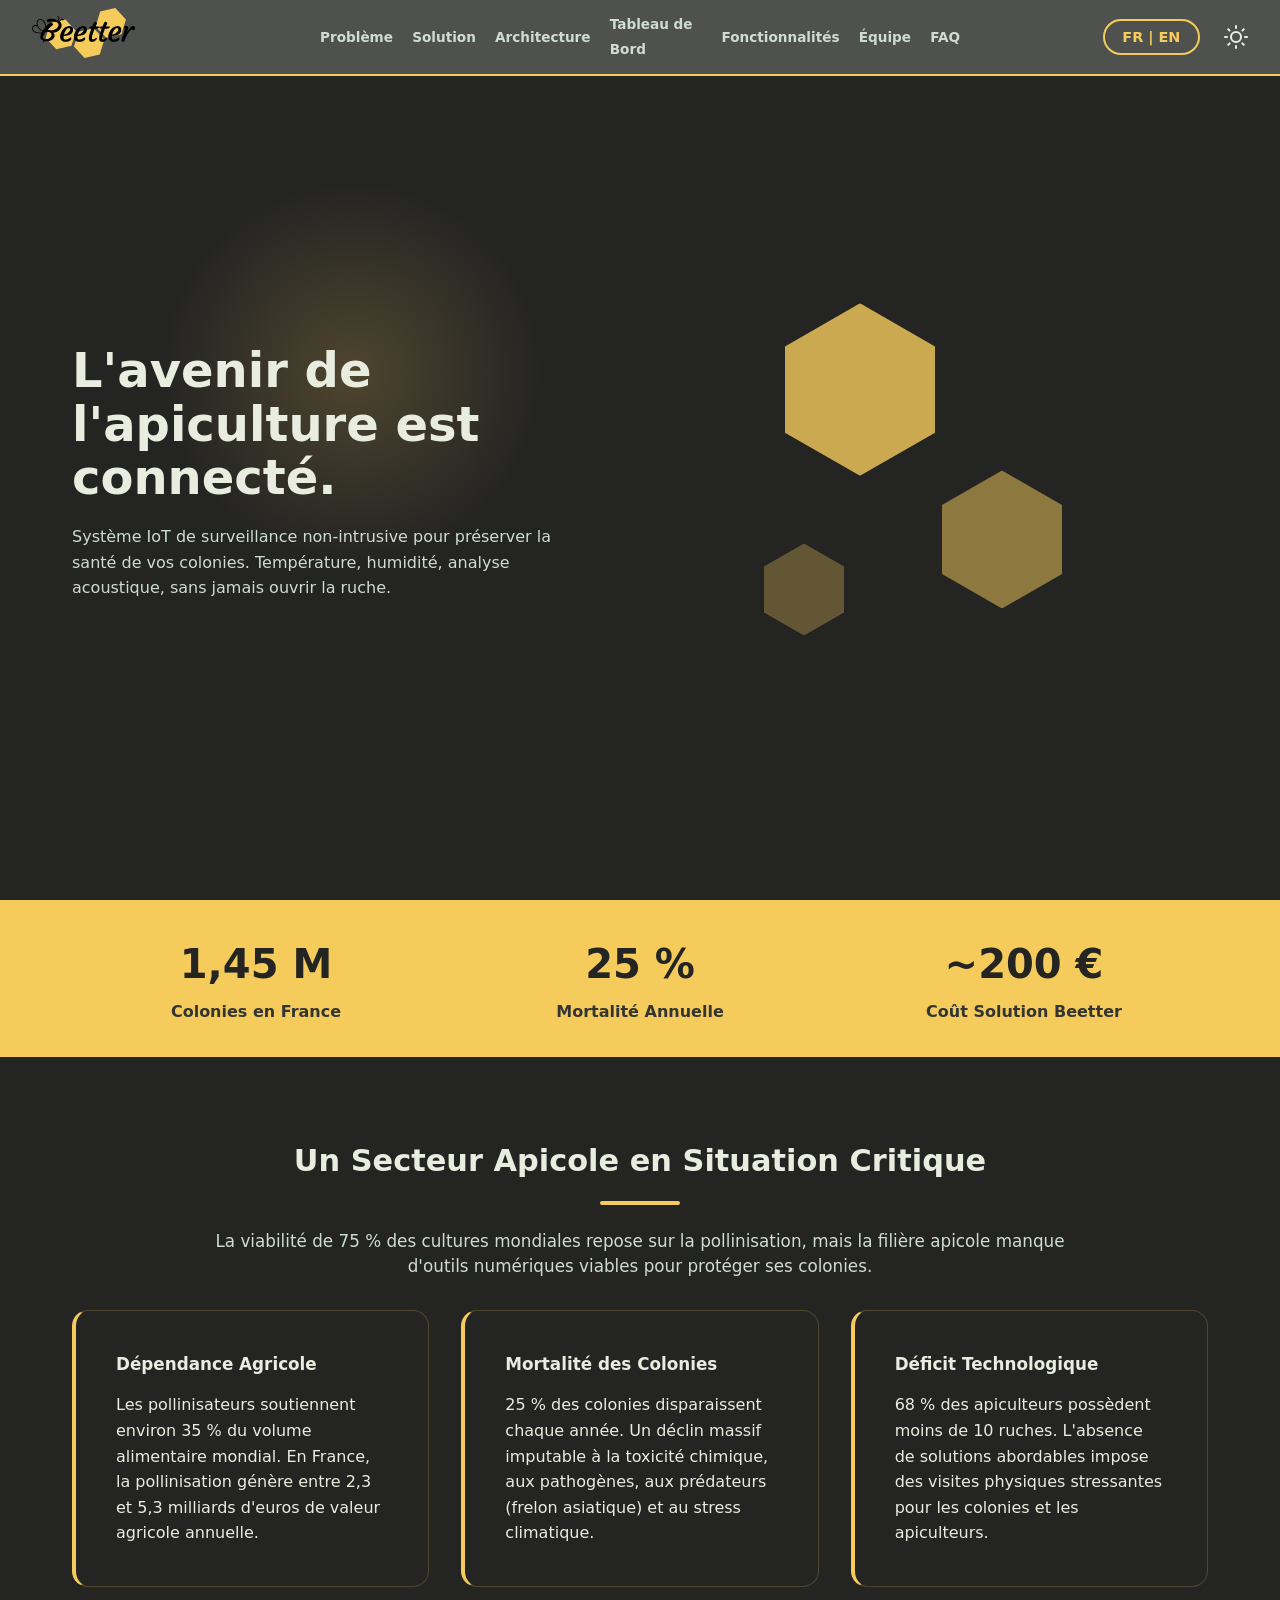
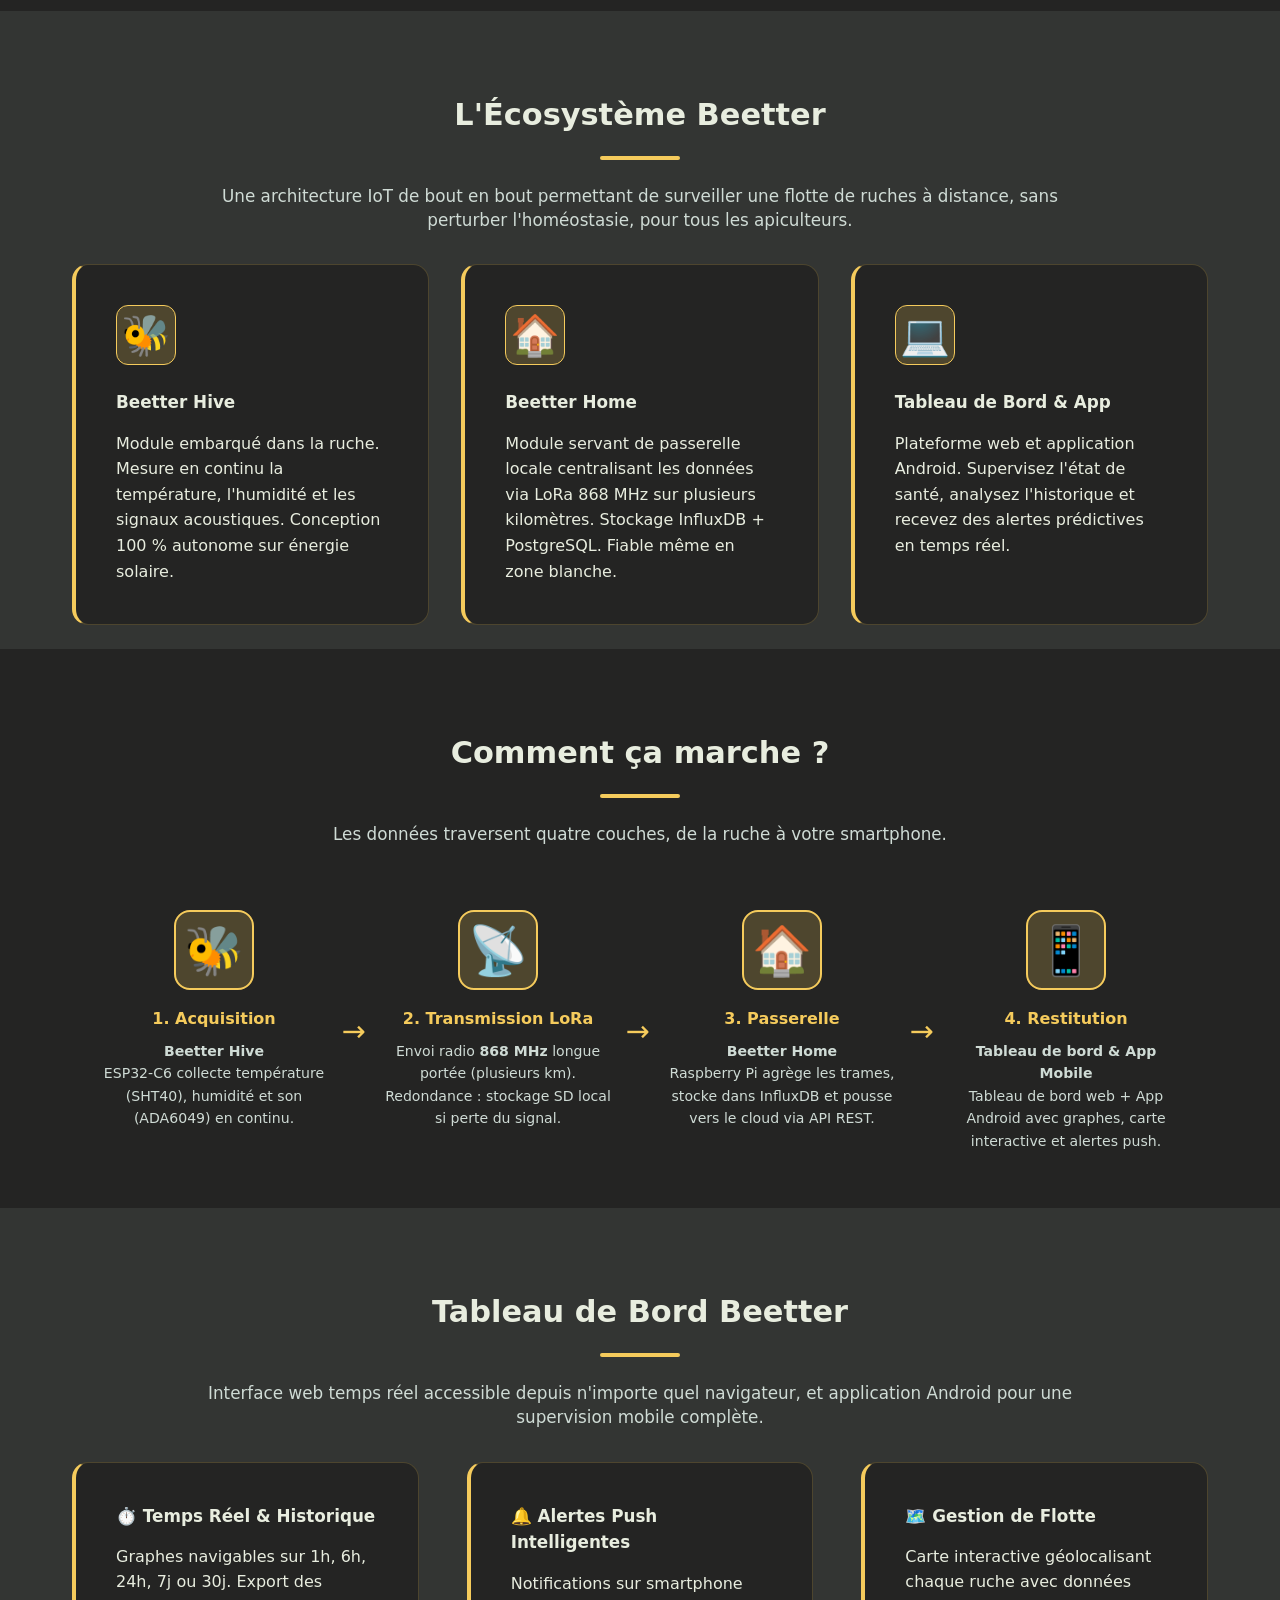
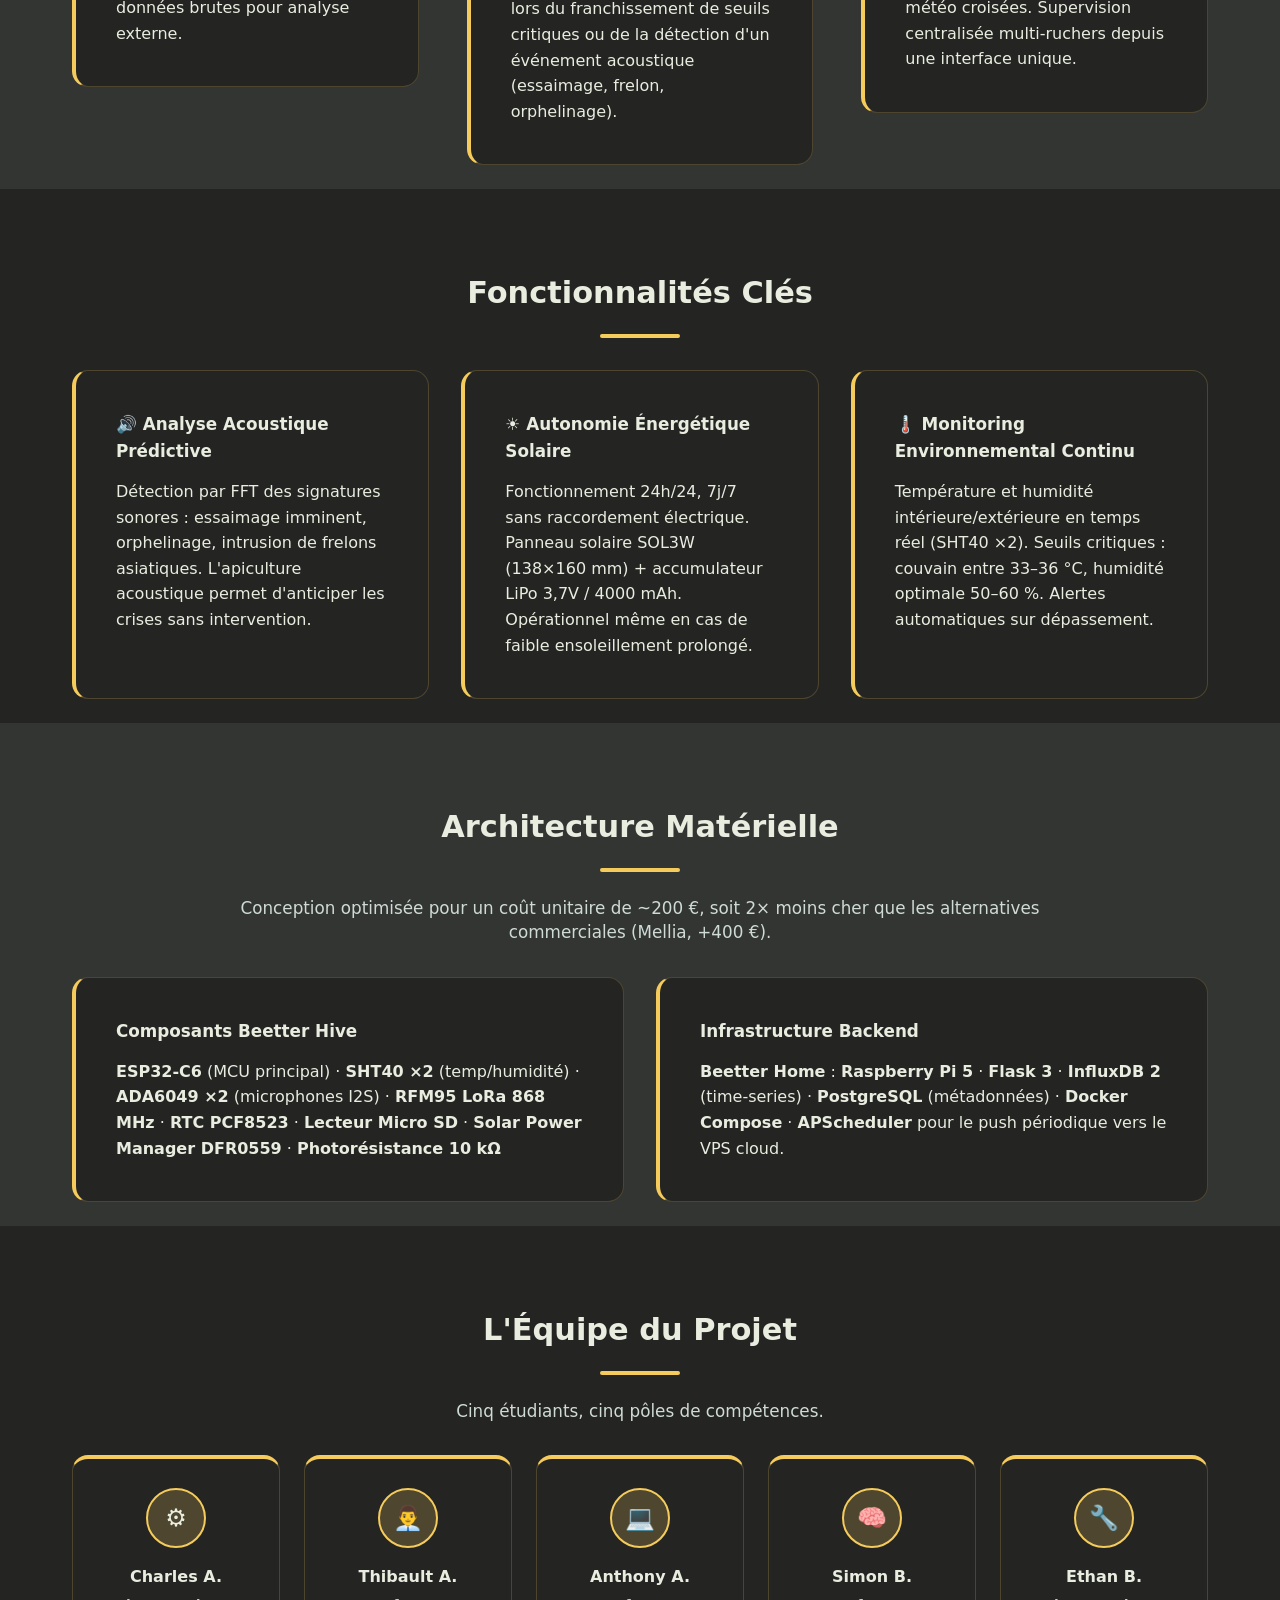
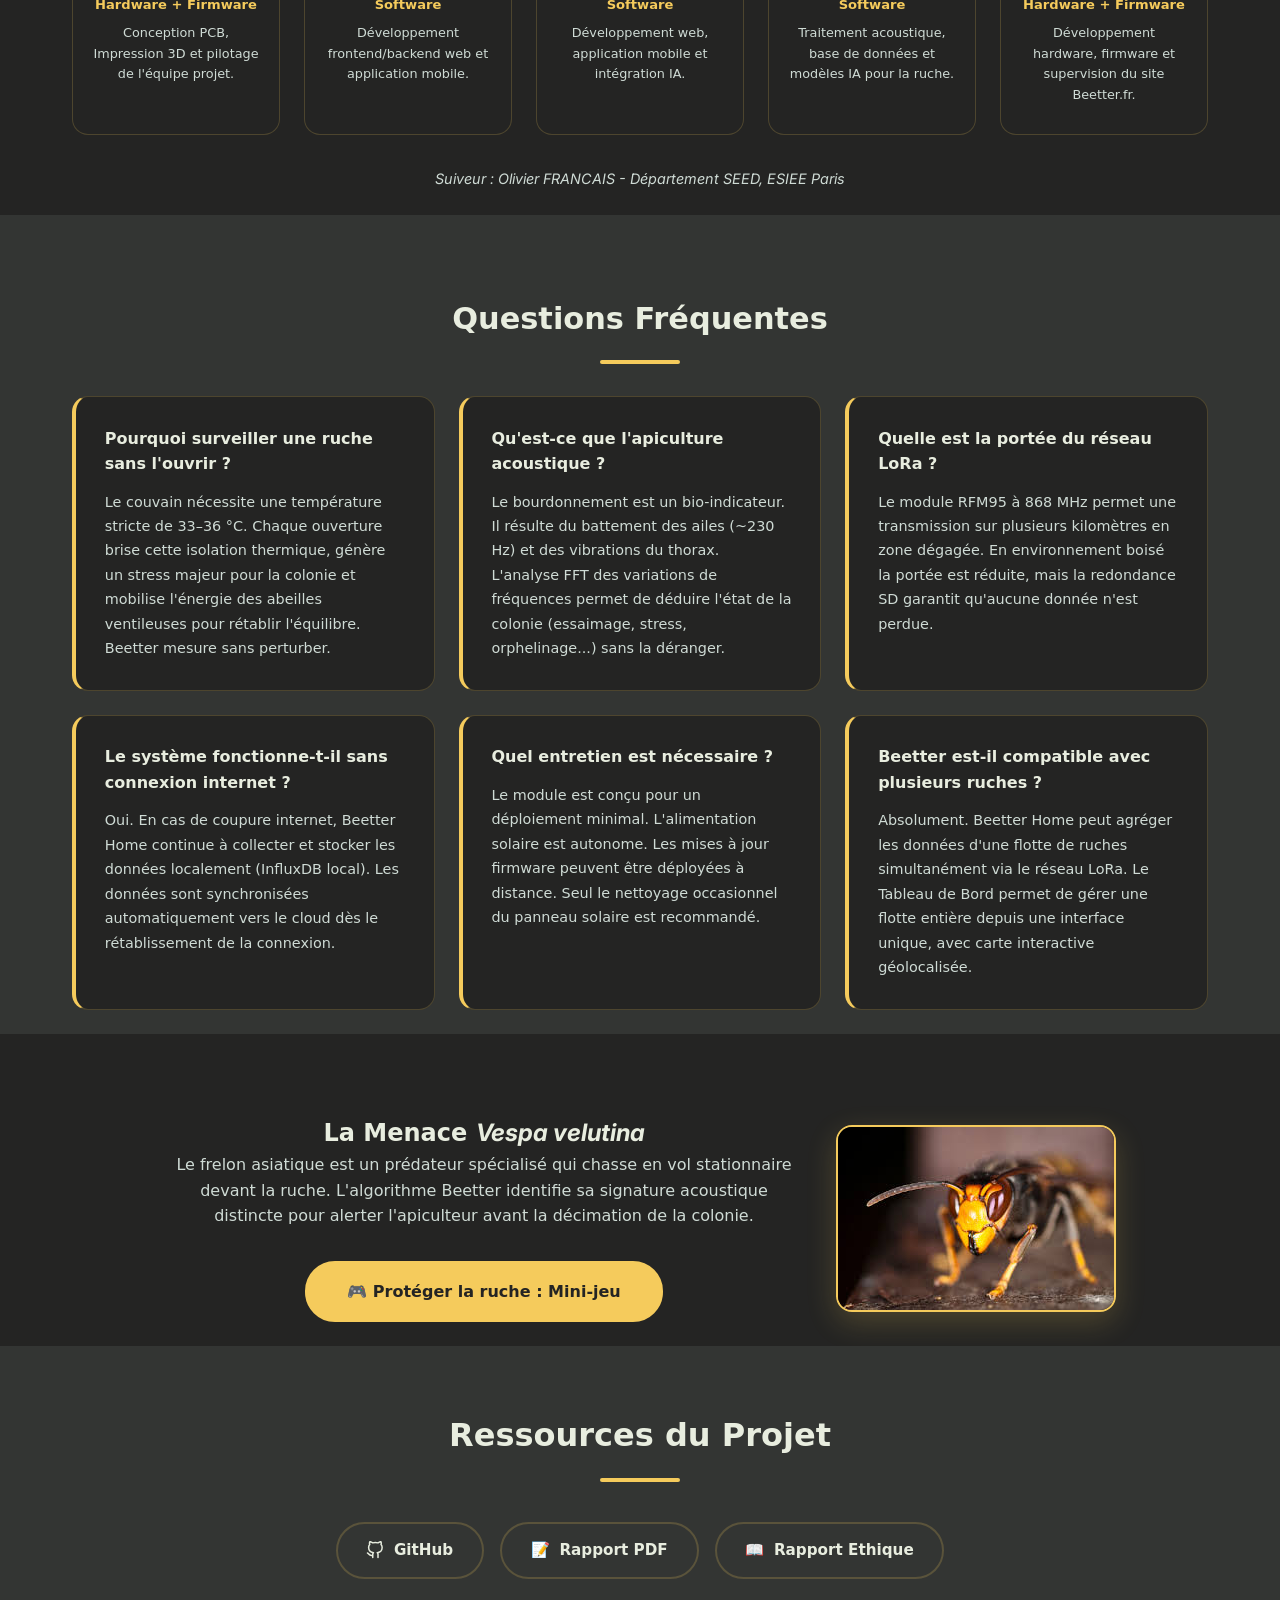
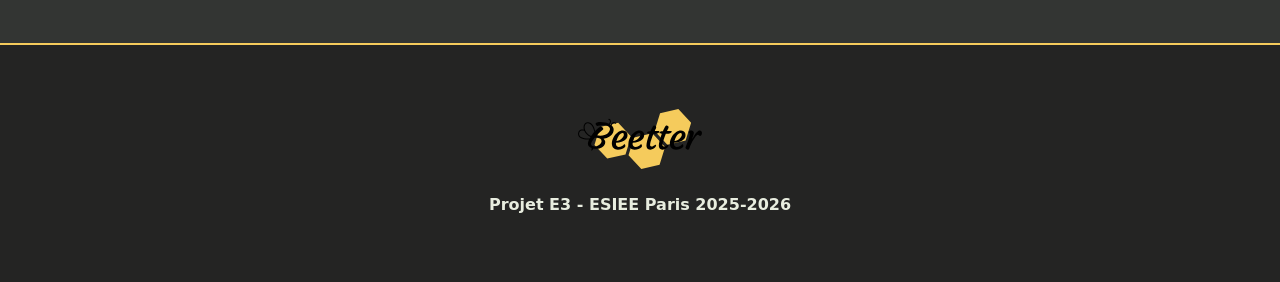
==== commit 26574ebd: "fix : ethics report" ====
--- a/website/index.html
+++ b/website/index.html
@@ -6,7 +6,7 @@
     <meta name="viewport" content="width=device-width, initial-scale=1.0">
 
     <!-- SEO -->
-    <title>Beetter - Monitoring IoT apicole non-intrusif</title>
+    <title>Beetter - Monitoring apicole</title>
     <meta name="description" content="Beetter est un système IoT de monitoring apicole non-intrusif. Surveillance en temps réel de vos ruches : température, humidité, analyse acoustique prédictive.">
 
     <!-- Open Graph (partage réseaux sociaux) -->
@@ -510,9 +510,15 @@
                     GitHub
                 </a>
                 <a href="Rapport_Projet_Beetter.pdf" target="_blank" rel="noopener noreferrer" class="resource-btn resource-btn-secondary">
-                    <span aria-hidden="true">📄</span>
+                    <span aria-hidden="true">📝</span>
                     <span class="lang-fr">Rapport PDF</span>
                     <span class="lang-en">PDF Report</span>
+                </a>
+
+                <a href="Rapport_Ethique_BERDUGO_AZZA_AGUEH_AUCOUTURIER_BOURGOIS.pdf" target="_blank" rel="noopener noreferrer" class="resource-btn resource-btn-secondary">
+                    <span aria-hidden="true">📖</span>
+                    <span class="lang-fr">Rapport Ethique</span>
+                    <span class="lang-en">Ethics Report</span>
                 </a>
             </div>
         </div>
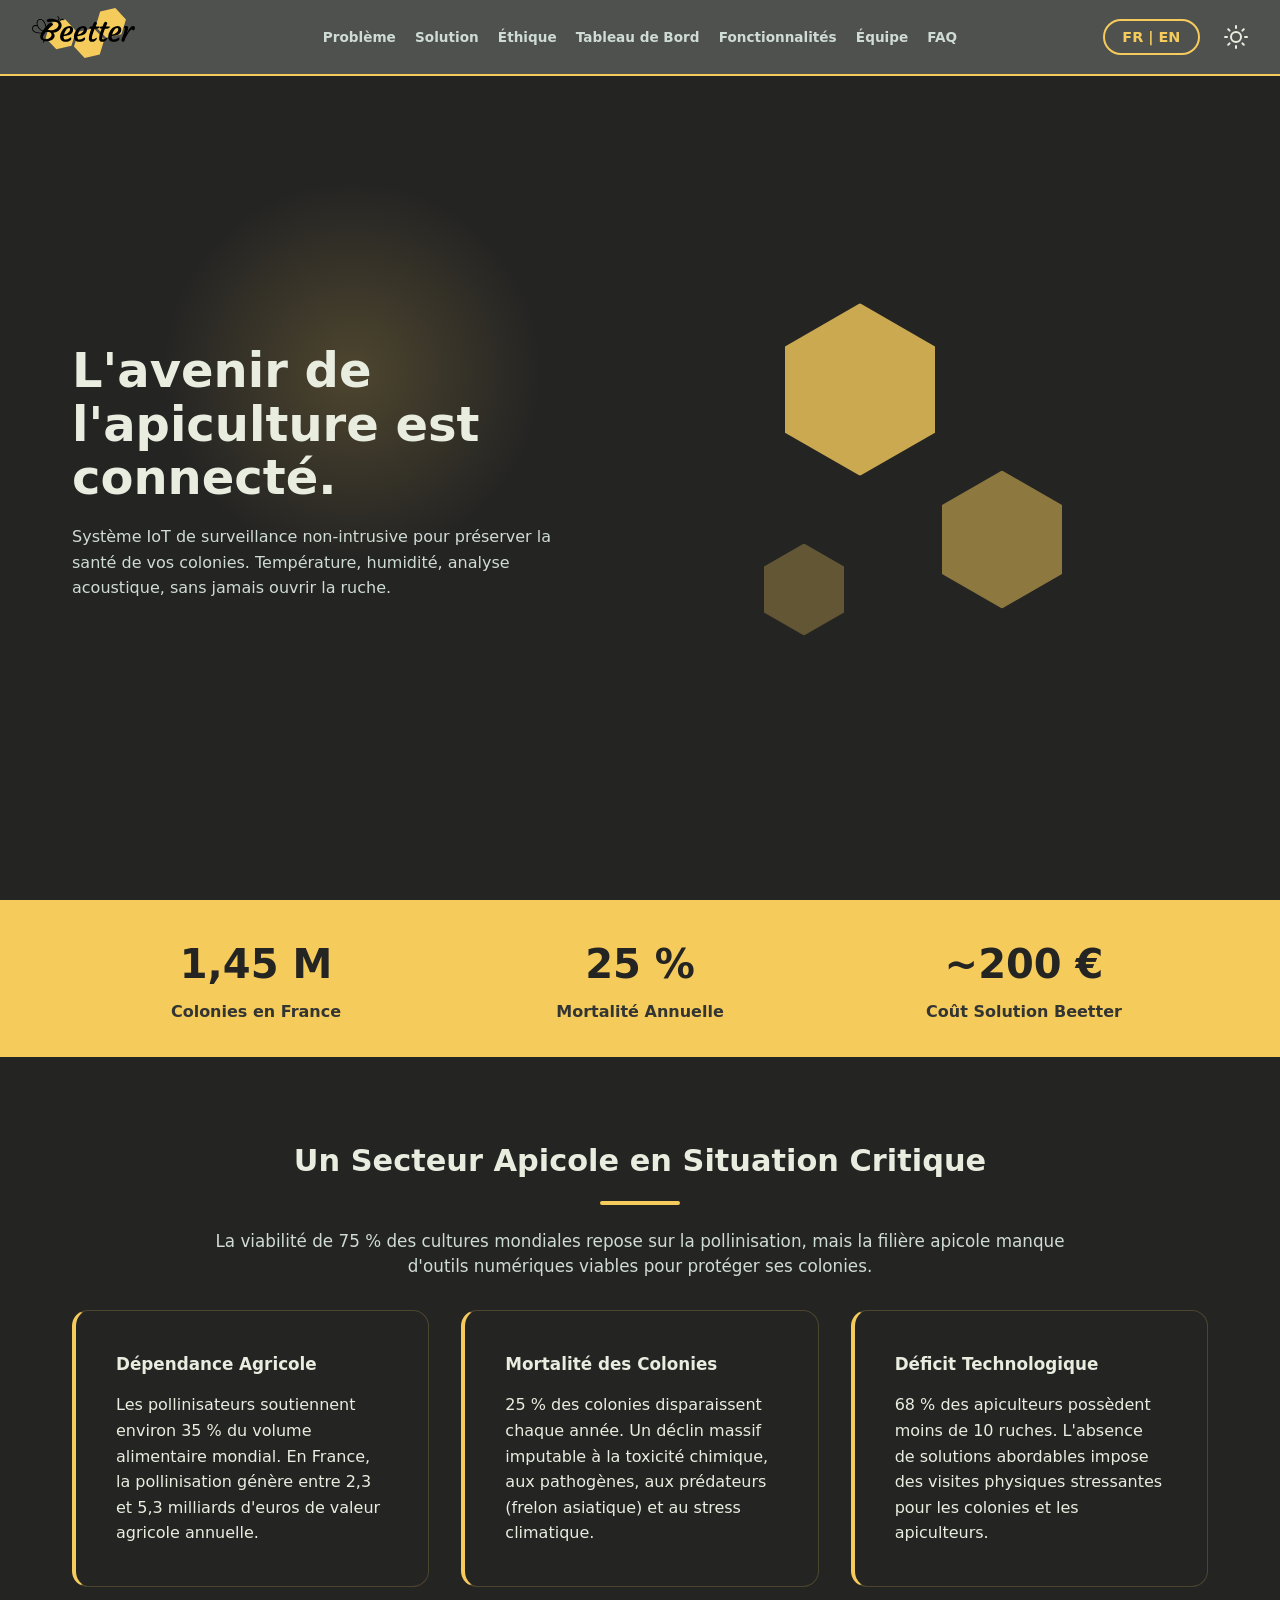
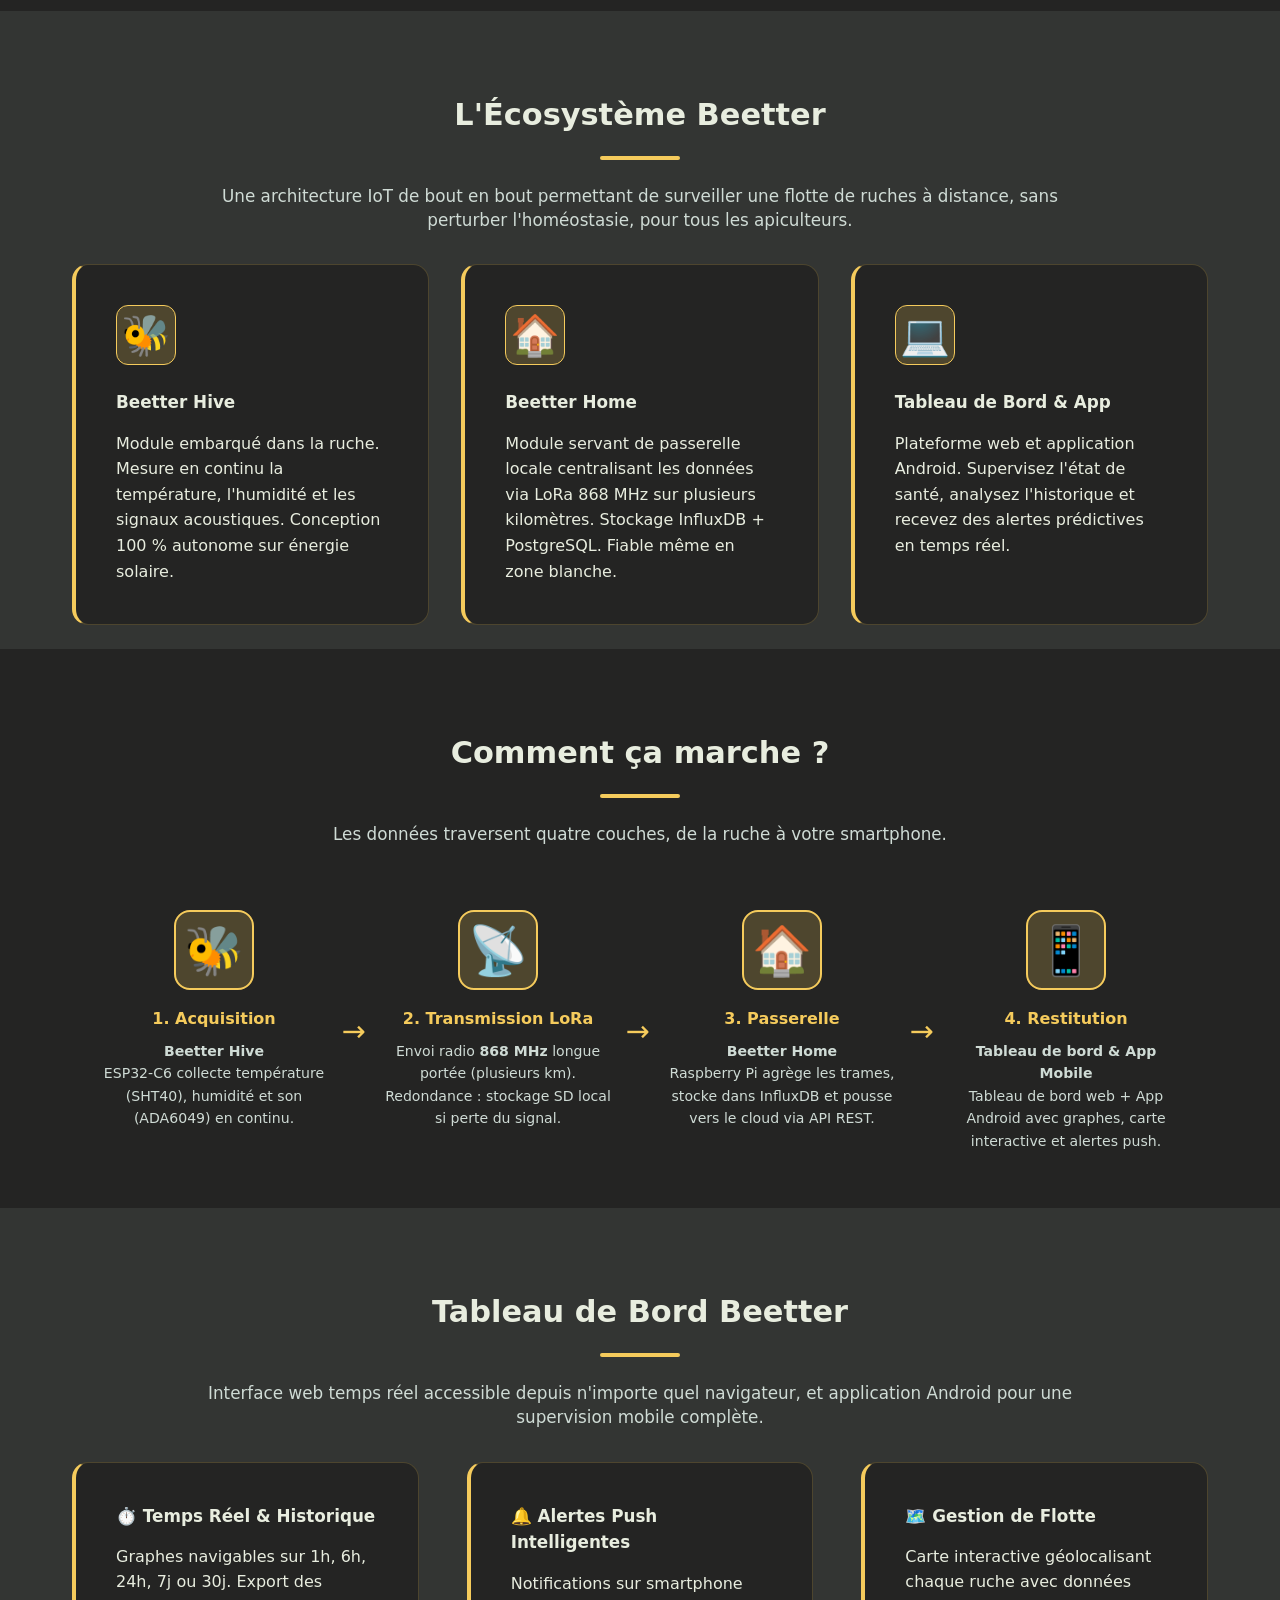
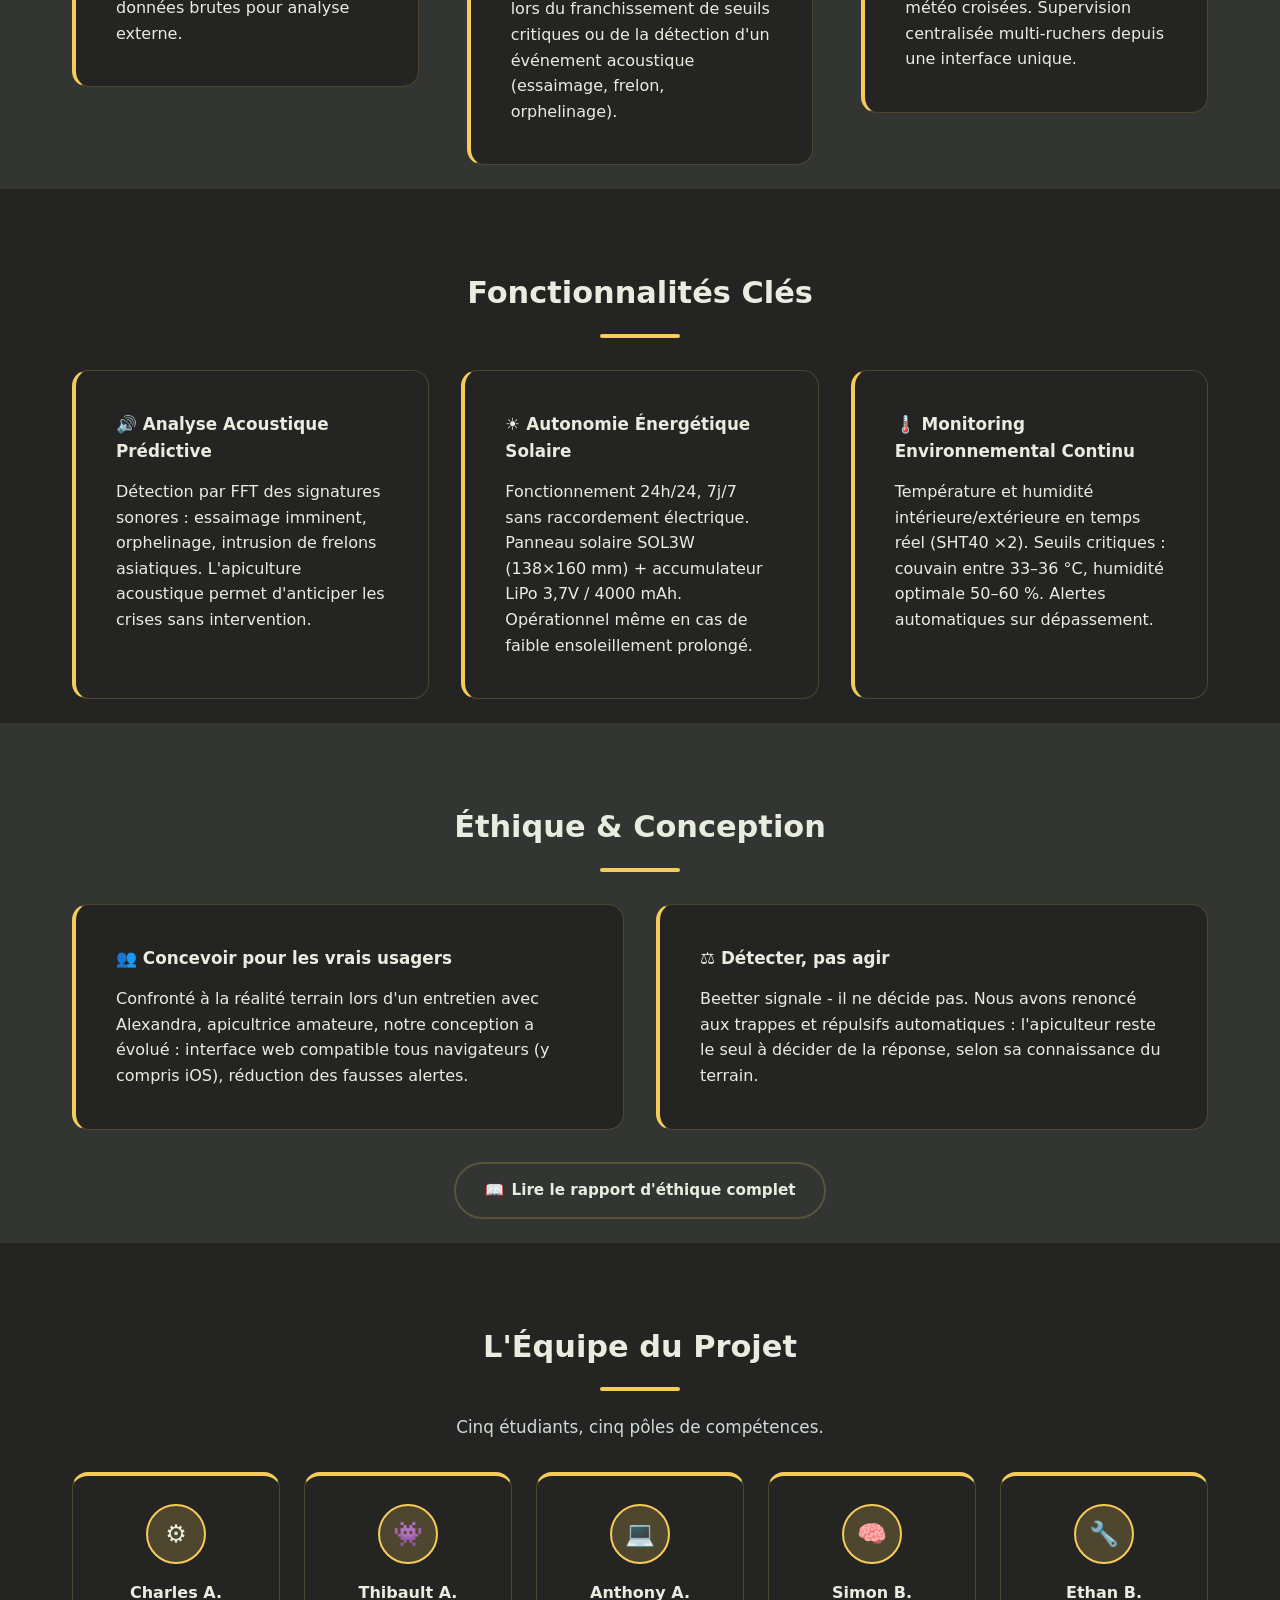
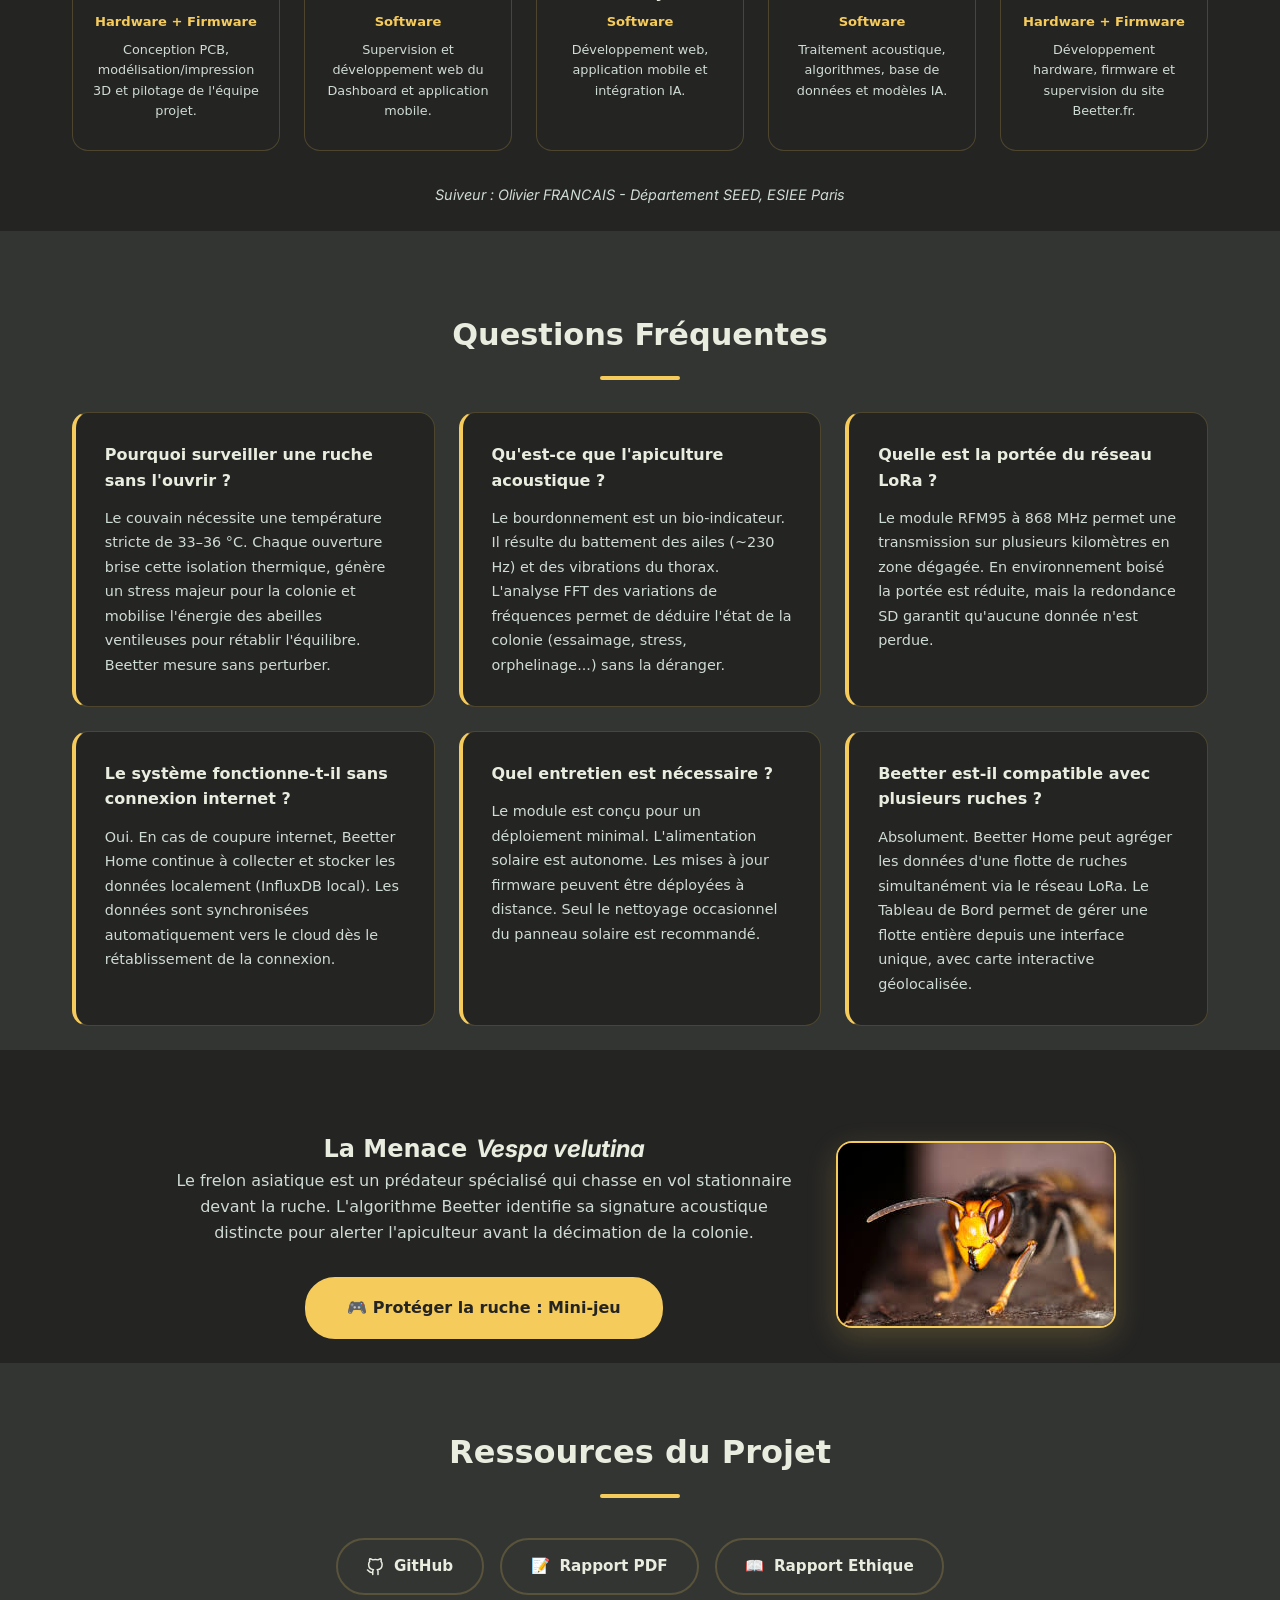
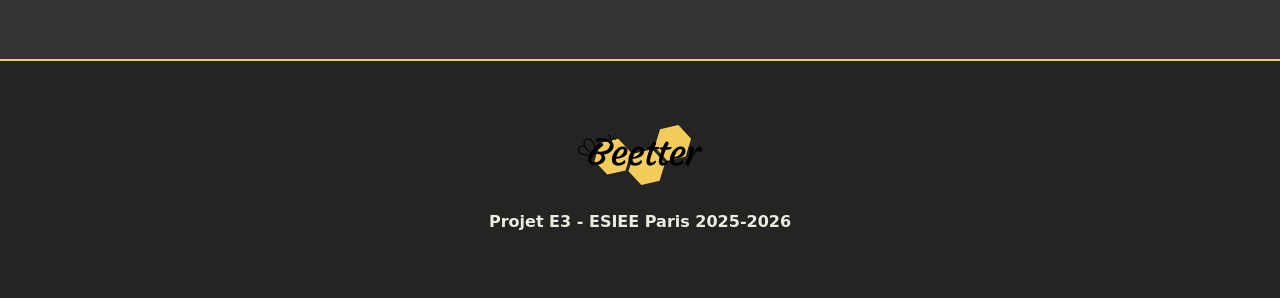
==== commit 681e3df7: "fix : section éthique" ====
--- a/website/index.html
+++ b/website/index.html
@@ -85,7 +85,7 @@
         <ul class="nav-links" id="nav-links">
             <li><a href="#problematique" class="lang-fr">Problème</a><a href="#problematique" class="lang-en">Problem</a></li>
             <li><a href="#solution" class="lang-fr">Solution</a><a href="#solution" class="lang-en">Solution</a></li>
-            <li><a href="#comment" class="lang-fr">Architecture</a><a href="#comment" class="lang-en">Architecture</a></li>
+            <li><a href="#ethique" class="lang-fr">Éthique</a><a href="#ethique" class="lang-en">Ethics</a></li>
             <li><a href="#dashboard" class="lang-fr">Tableau de Bord</a><a href="#dashboard" class="lang-en">Dashboard</a></li>
             <li><a href="#technologie" class="lang-fr">Fonctionnalités</a><a href="#technologie" class="lang-en">Features</a></li>
             <li><a href="#equipe" class="lang-fr">Équipe</a><a href="#equipe" class="lang-en">Team</a></li>
@@ -330,34 +330,40 @@
         </div>
     </section>
 
-    <!-- ══════════════════════ ARCHITECTURE MATÉRIELLE ══════════════════════ -->
-    <section id="architecture" class="section bg-alt">
-        <div class="container">
-            <div class="section-header">
-                <h2>
-                    <span class="lang-fr">Architecture Matérielle</span>
-                    <span class="lang-en">Hardware Architecture</span>
-                </h2>
-                <div class="divider"></div>
-                <p class="subtitle lang-fr">Conception optimisée pour un coût unitaire de ~200 €, soit 2× moins cher que les alternatives commerciales (Mellia, +400 €).</p>
-                <p class="subtitle lang-en">Optimized design for a unit cost of ~200 €, 2× cheaper than commercial alternatives (Mellia, +400 €).</p>
+    <!-- ══════════════════════ ÉTHIQUE ══════════════════════ -->
+    <section id="ethique" class="section bg-alt">
+        <div class="container">
+            <div class="section-header">
+                <h2>
+                    <span class="lang-fr">Éthique &amp; Conception</span>
+                    <span class="lang-en">Ethics &amp; Design</span>
+                </h2>
+                <div class="divider"></div>
             </div>
             <div class="grid-2">
                 <div class="card">
-                    <h3 class="lang-fr">Composants Beetter Hive</h3>
-                    <h3 class="lang-en">Beetter Hive Components</h3>
-                    <p class="lang-fr"><strong>ESP32-C6</strong> (MCU principal) · <strong>SHT40 ×2</strong> (temp/humidité) · <strong>ADA6049 ×2</strong> (microphones I2S) · <strong>RFM95 LoRa 868 MHz</strong> · <strong>RTC PCF8523</strong> · <strong>Lecteur Micro SD</strong> · <strong>Solar Power Manager DFR0559</strong> · <strong>Photorésistance 10 kΩ</strong></p>
-                    <p class="lang-en"><strong>ESP32-C6</strong> (main MCU) · <strong>SHT40 ×2</strong> (temp/humidity) · <strong>ADA6049 ×2</strong> (I2S microphones) · <strong>RFM95 LoRa 868 MHz</strong> · <strong>RTC PCF8523</strong> · <strong>Micro SD reader</strong> · <strong>DFR0559 Solar Power Manager</strong> · <strong>10 kΩ Photoresistor</strong></p>
+                    <h3 class="lang-fr">👥 Concevoir pour les vrais usagers</h3>
+                    <h3 class="lang-en">👥 Designing for Real Users</h3>
+                    <p class="lang-fr">Confronté à la réalité terrain lors d'un entretien avec Alexandra, apicultrice amateure, notre conception a évolué : interface web compatible tous navigateurs (y compris iOS), réduction des fausses alertes.</p>
+                    <p class="lang-en">Challenged by field reality through an interview with Alexandra, an amateur beekeeper, our design evolved: a web interface compatible with all browsers (including iOS), and reduced false alerts.</p>
                 </div>
                 <div class="card">
-                    <h3 class="lang-fr">Infrastructure Backend</h3>
-                    <h3 class="lang-en">Backend Infrastructure</h3>
-                    <p class="lang-fr"><strong>Beetter Home</strong> : <strong>Raspberry Pi 5</strong> · <strong>Flask 3</strong> · <strong>InfluxDB 2</strong> (time-series) · <strong>PostgreSQL</strong> (métadonnées) · <strong>Docker Compose</strong> · <strong>APScheduler</strong> pour le push périodique vers le VPS cloud.</p>
-                    <p class="lang-en"><strong>Beetter Home</strong>: <strong>Raspberry Pi 5</strong> · <strong>Flask 3</strong> · <strong>InfluxDB 2</strong> (time-series) · <strong>PostgreSQL</strong> (metadata) · <strong>Docker Compose</strong> · <strong>APScheduler</strong> for periodic push to the cloud VPS.</p>
-                </div>
-            </div>
-        </div>
-    </section>
+                    <h3 class="lang-fr">⚖️ Détecter, pas agir</h3>
+                    <h3 class="lang-en">⚖️ Detect, Not Act</h3>
+                    <p class="lang-fr">Beetter signale - il ne décide pas. Nous avons renoncé aux trappes et répulsifs automatiques : l'apiculteur reste le seul à décider de la réponse, selon sa connaissance du terrain.</p>
+                    <p class="lang-en">Beetter alerts - it does not decide. We chose not to include automatic traps or repellents: the beekeeper alone decides how to respond, based on their field knowledge.</p>
+                </div>
+            </div>
+            <p style="text-align:center; margin-top: 2rem;">
+                <a href="Rapport_Ethique_BERDUGO_AZZA_AGUEH_AUCOUTURIER_BOURGOIS.pdf" target="_blank" rel="noopener noreferrer" class="resource-btn resource-btn-secondary" style="display:inline-flex; align-items:center; gap:0.5rem; margin: 0 auto;">
+                    <span aria-hidden="true">📖</span>
+                    <span class="lang-fr">Lire le rapport d'éthique complet</span>
+                    <span class="lang-en">Read the full ethics report</span>
+                </a>
+            </p>
+        </div>
+    </section>
+
 
     <!-- ══════════════════════ ÉQUIPE ══════════════════════ -->
     <section id="equipe" class="section">
@@ -377,16 +383,16 @@
                     <div class="team-name">Charles A.</div>
                     <div class="team-role lang-fr">Hardware + Firmware</div>
                     <div class="team-role lang-en">Hardware + Firmware</div>
-                    <div class="team-desc lang-fr">Conception PCB, Impression 3D et pilotage de l'équipe projet.</div>
-                    <div class="team-desc lang-en">PCB design and 3D printing, embedded firmware, and project team leadership.</div>
+                    <div class="team-desc lang-fr">Conception PCB, modélisation/impression 3D et pilotage de l'équipe projet.</div>
+                    <div class="team-desc lang-en">PCB design and 3D modeling/printing and project team leadership.</div>
                 </div>
                 <div class="team-card">
-                    <div class="team-avatar" aria-hidden="true">👨‍💼</div>
+                    <div class="team-avatar" aria-hidden="true">👾</div>
                     <div class="team-name">Thibault A.</div>
                     <div class="team-role lang-fr">Software</div>
                     <div class="team-role lang-en">Software</div>
-                    <div class="team-desc lang-fr">Développement frontend/backend web et application mobile.</div>
-                    <div class="team-desc lang-en">Web and mobile app development.</div>
+                    <div class="team-desc lang-fr">Supervision et développement web du Dashboard et application mobile.</div>
+                    <div class="team-desc lang-en">Dashboard Oversight and Web Development and mobile applications.</div>
                 </div>
                 <div class="team-card">
                     <div class="team-avatar" aria-hidden="true">💻</div>
@@ -401,8 +407,8 @@
                     <div class="team-name">Simon B.</div>
                     <div class="team-role lang-fr">Software</div>
                     <div class="team-role lang-en">Software</div>
-                    <div class="team-desc lang-fr">Traitement acoustique, base de données et modèles IA pour la ruche.</div>
-                    <div class="team-desc lang-en">Acoustic processing, database and AI models for the hive.</div>
+                    <div class="team-desc lang-fr">Traitement acoustique, algorithmes, base de données et modèles IA.</div>
+                    <div class="team-desc lang-en">Acoustic processing, algorithms, database and AI models.</div>
                 </div>
                 <div class="team-card">
                     <div class="team-avatar" aria-hidden="true">🔧</div>
--- a/website/style.css
+++ b/website/style.css
@@ -640,6 +640,15 @@
 .team-desc { 
     font-size: 0.8rem; 
     color: var(--text-secondary); 
+}
+
+@media (max-width: 768px) {
+    .team-grid .team-card:last-child {
+        grid-column: 1 / -1;
+        justify-self: center;
+        max-width: 200px;
+        width: 100%;
+    }
 }
 
 /* ═══════════════════════════════════════════════════════════ */
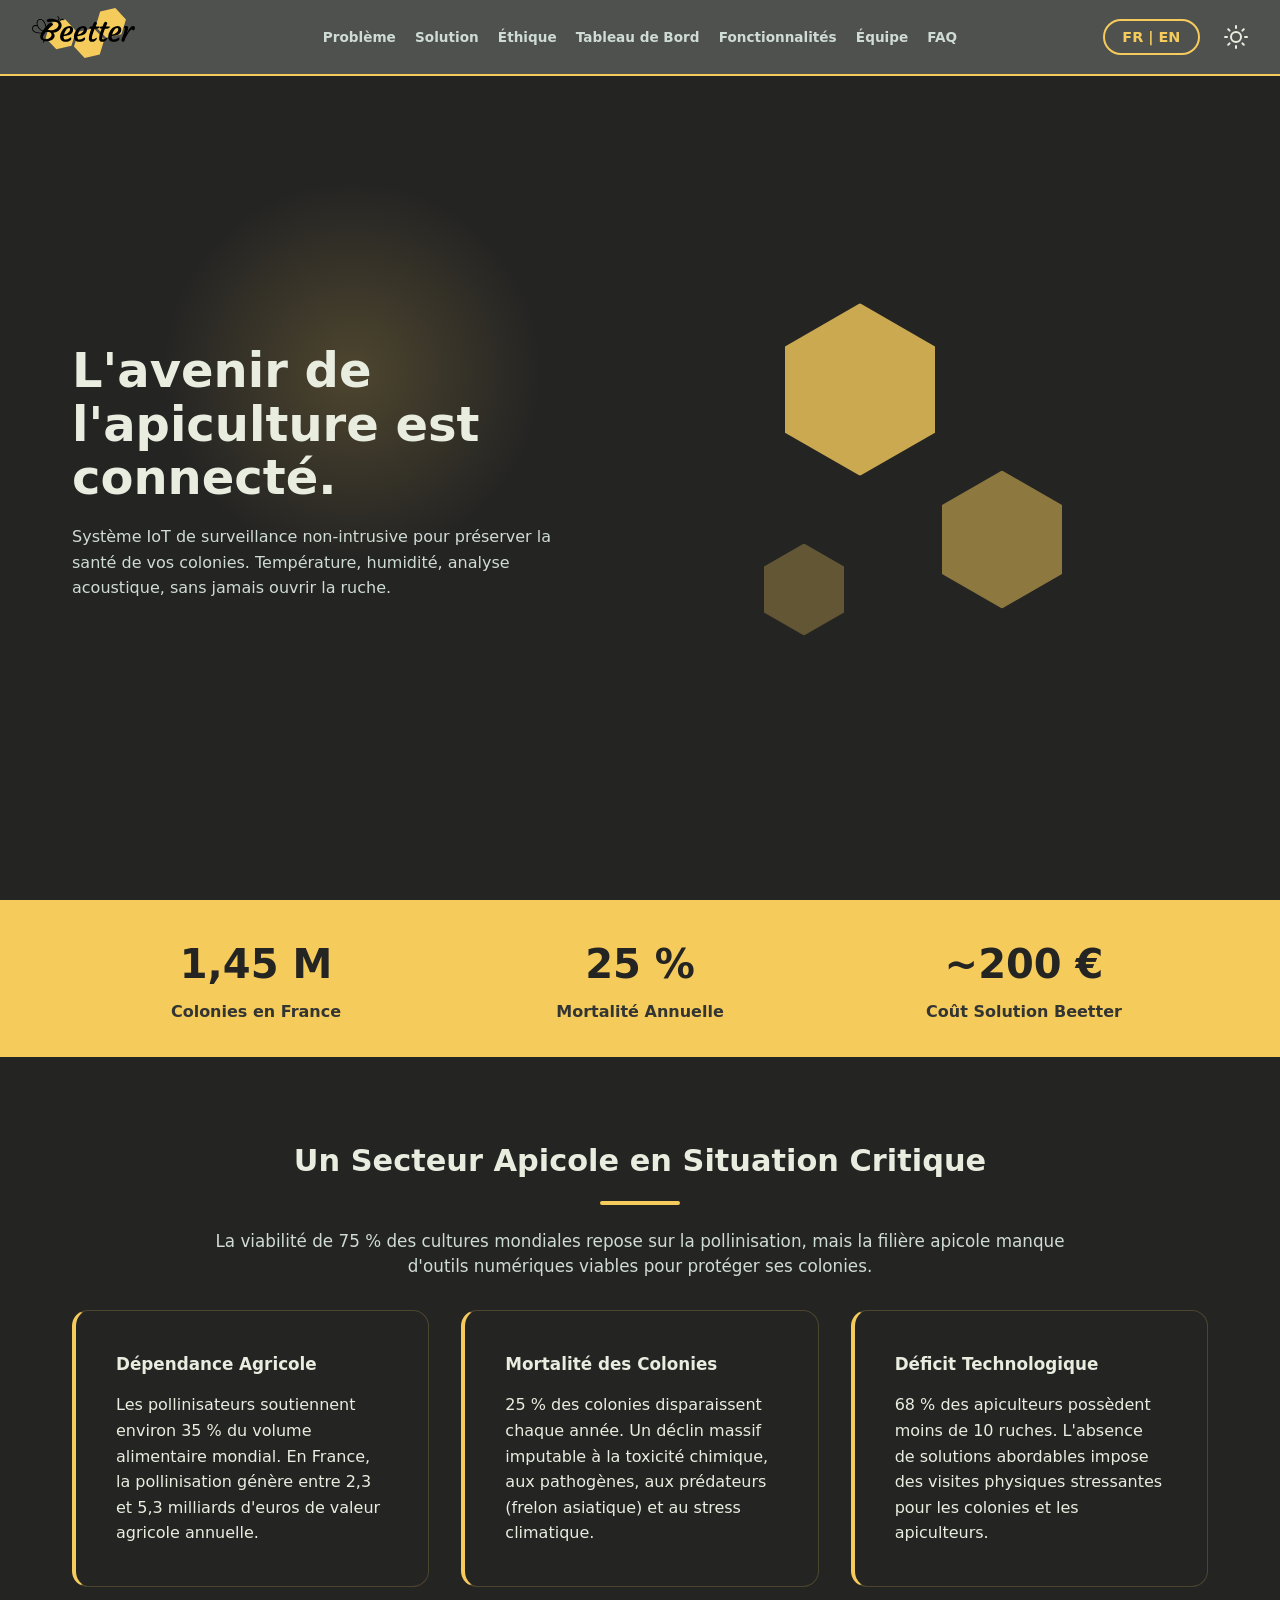
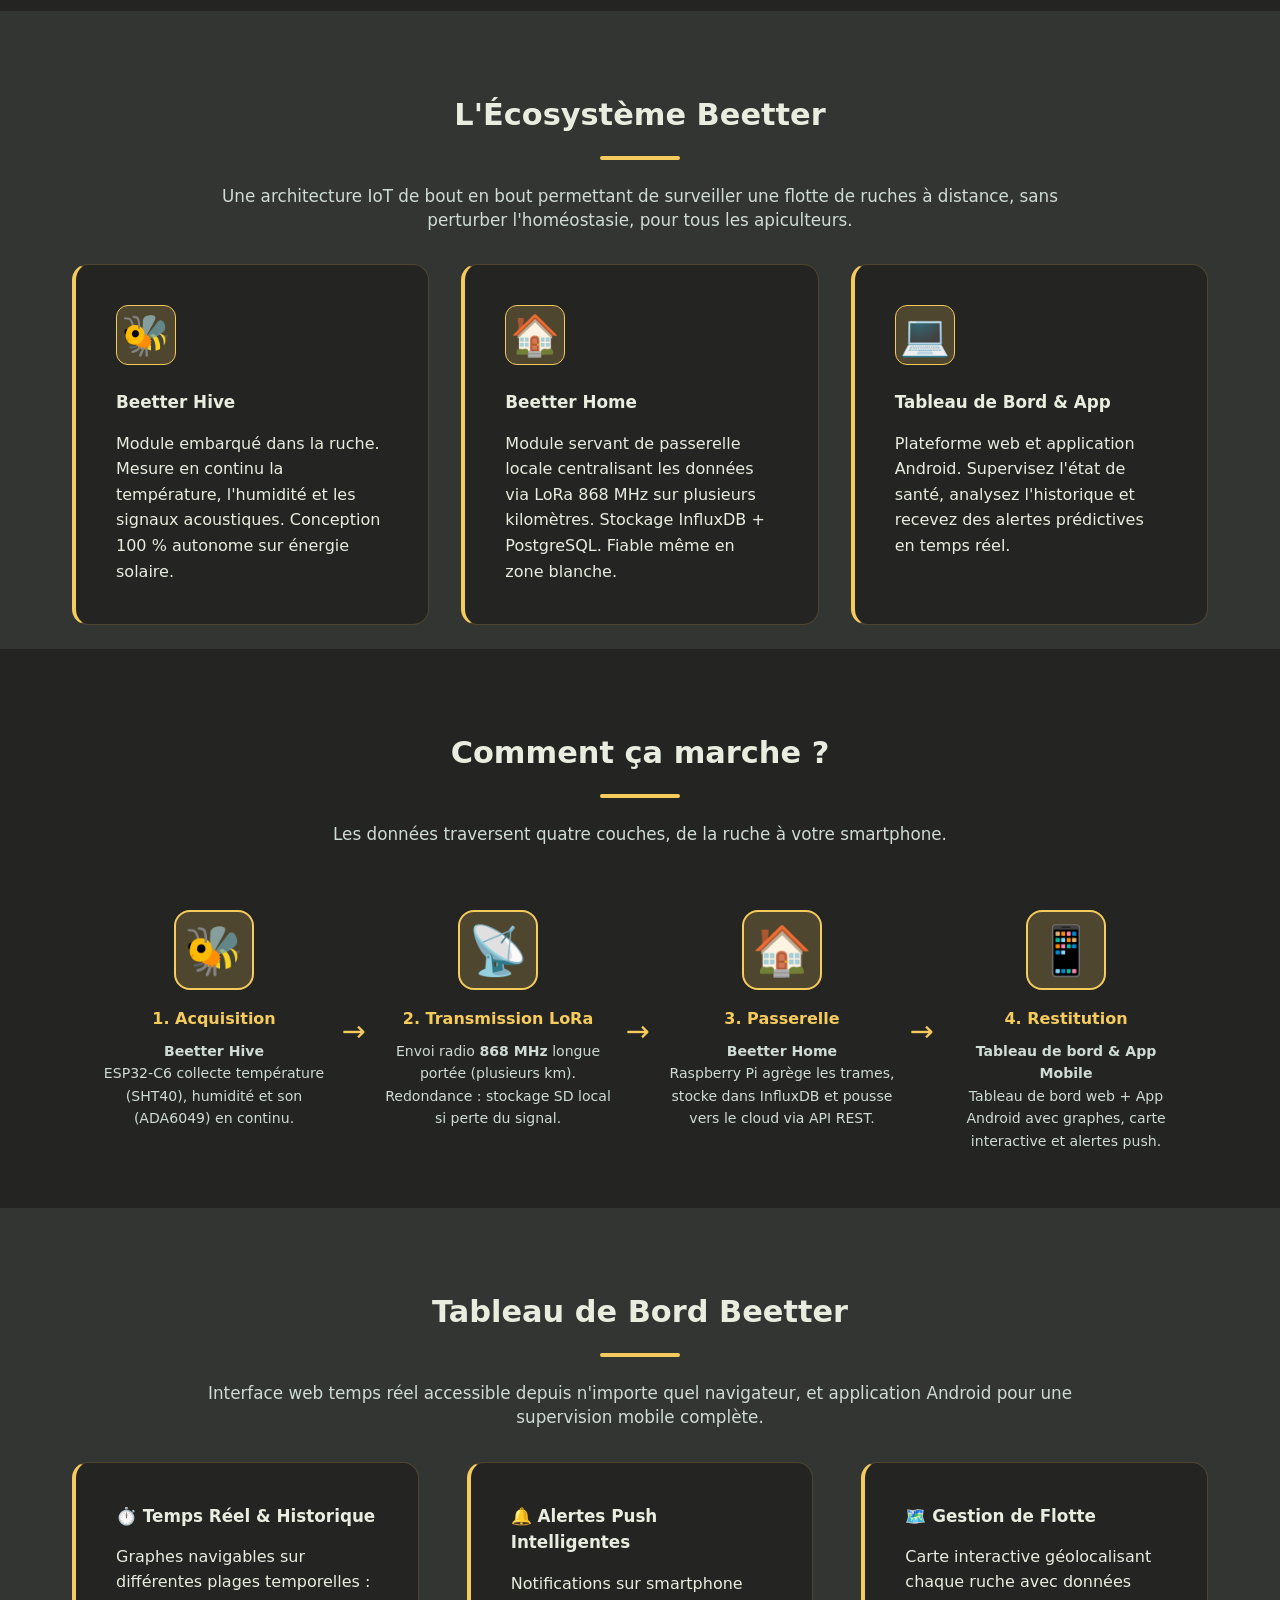
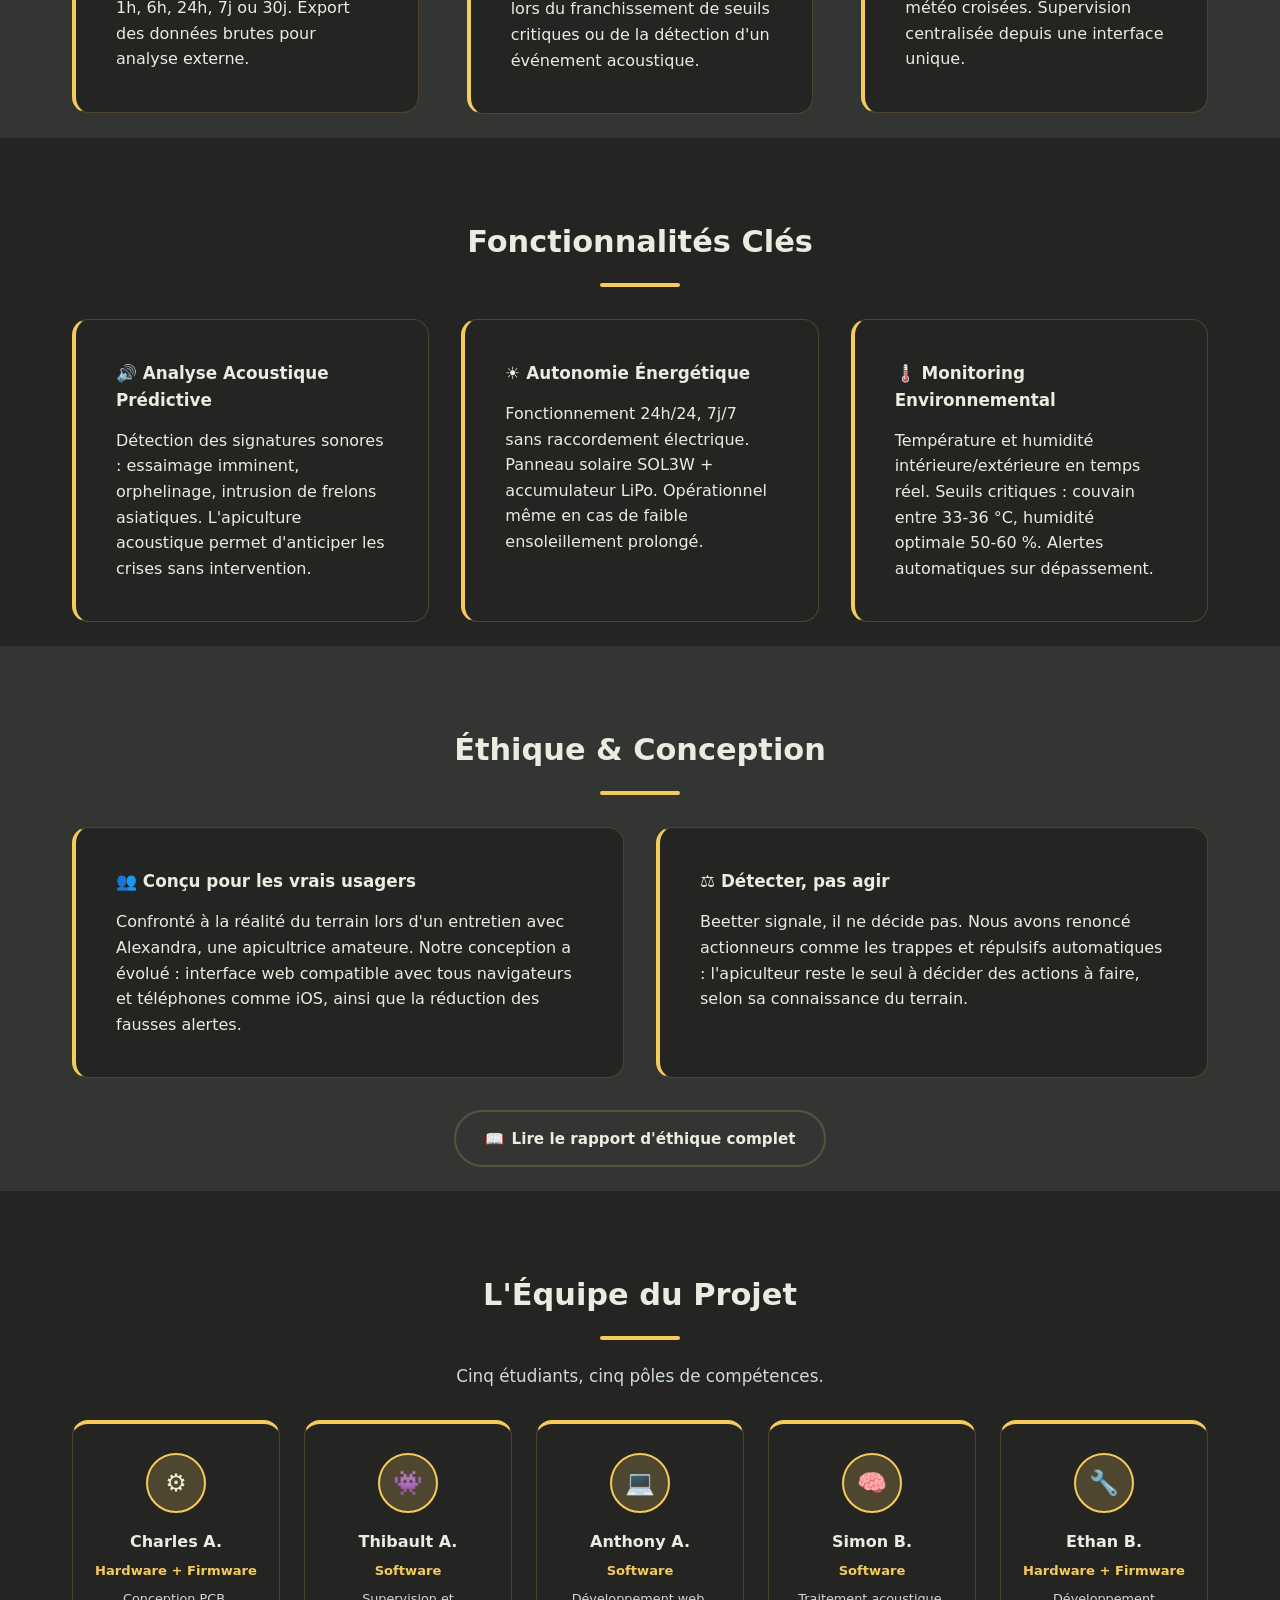
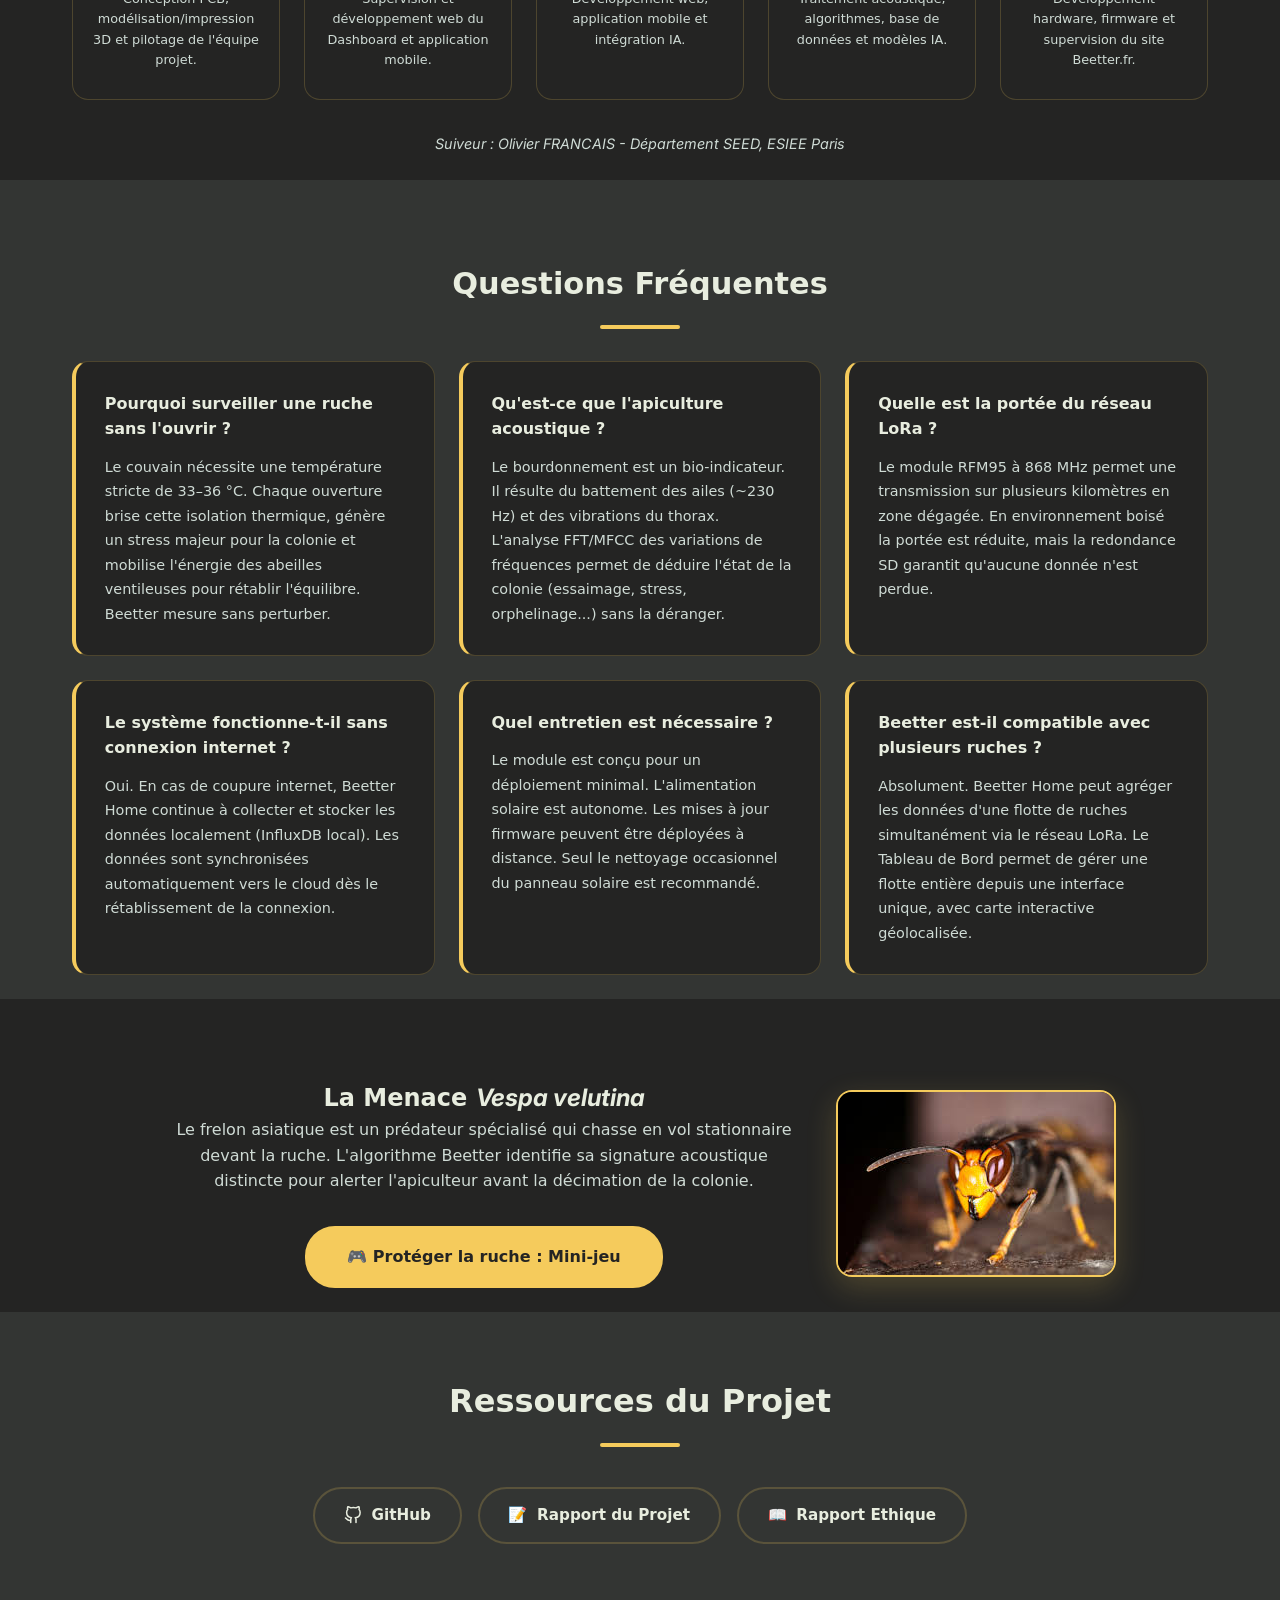
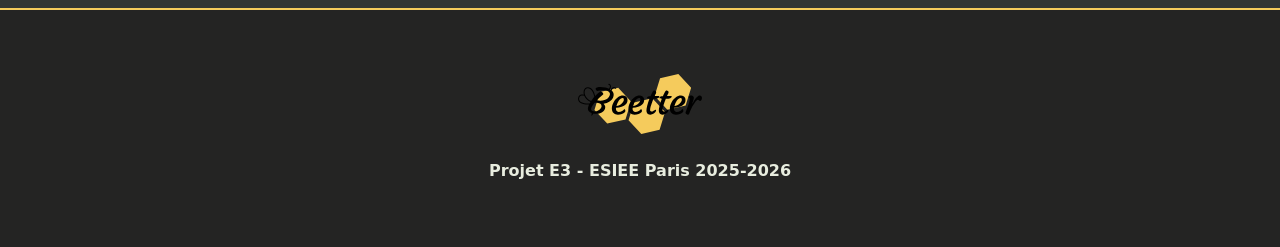
==== commit beb8fe34: "fix : update des fichiers" ====
--- a/website/index.html
+++ b/website/index.html
@@ -7,11 +7,11 @@
 
     <!-- SEO -->
     <title>Beetter - Monitoring apicole</title>
-    <meta name="description" content="Beetter est un système IoT de monitoring apicole non-intrusif. Surveillance en temps réel de vos ruches : température, humidité, analyse acoustique prédictive.">
+    <meta name="description" content="Beetter est un système de monitoring apicole connecté. Surveillance en temps réel de vos ruches : température, humidité, analyse acoustique prédictive.">
 
     <!-- Open Graph (partage réseaux sociaux) -->
-    <meta property="og:title" content="Beetter - Monitoring IoT apicole non-intrusif">
-    <meta property="og:description" content="Système IoT de surveillance non-intrusive pour préserver la santé de vos colonies. Température, humidité, analyse acoustique, sans jamais ouvrir la ruche.">
+    <meta property="og:title" content="Beetter - Monitoringapicole">
+    <meta property="og:description" content="Système IoT de surveillance pour préserver la santé de vos colonies. Température, humidité, analyse acoustique, sans jamais ouvrir la ruche.">
     <meta property="og:image" content="https://beetter.fr/vespa_velutina.jpg">
     <meta property="og:url" content="https://beetter.fr">
     <meta property="og:type" content="website">
@@ -278,20 +278,20 @@
                 <div class="tech-item">
                     <h3 class="lang-fr">⏱️ Temps Réel &amp; Historique</h3>
                     <h3 class="lang-en">⏱️ Real-Time &amp; History</h3>
-                    <p class="lang-fr">Graphes navigables sur 1h, 6h, 24h, 7j ou 30j. Export des données brutes pour analyse externe.</p>
-                    <p class="lang-en">Navigable graphs over 1h, 6h, 24h, 7d, or 30d. Raw data export for external analysis.</p>
+                    <p class="lang-fr">Graphes navigables sur différentes plages temporelles : 1h, 6h, 24h, 7j ou 30j. Export des données brutes pour analyse externe.</p>
+                    <p class="lang-en">Navigable graphs over different time ranges : 1h, 6h, 24h, 7d, or 30d. Raw data export for external analysis.</p>
                 </div>
                 <div class="tech-item">
                     <h3 class="lang-fr">🔔 Alertes Push Intelligentes</h3>
                     <h3 class="lang-en">🔔 Smart Push Alerts</h3>
-                    <p class="lang-fr">Notifications sur smartphone lors du franchissement de seuils critiques ou de la détection d'un événement acoustique (essaimage, frelon, orphelinage).</p>
-                    <p class="lang-en">Smartphone notifications when critical thresholds are crossed or an acoustic event is detected (swarming, hornet, queenless).</p>
+                    <p class="lang-fr">Notifications sur smartphone lors du franchissement de seuils critiques ou de la détection d'un événement acoustique.</p>
+                    <p class="lang-en">Smartphone notifications when critical thresholds are crossed or an acoustic event is detected.</p>
                 </div>
                 <div class="tech-item">
                     <h3 class="lang-fr">🗺️ Gestion de Flotte</h3>
                     <h3 class="lang-en">🗺️ Fleet Management</h3>
-                    <p class="lang-fr">Carte interactive géolocalisant chaque ruche avec données météo croisées. Supervision centralisée multi-ruchers depuis une interface unique.</p>
-                    <p class="lang-en">Interactive map geolocating each hive with cross-referenced weather data. Centralized multi-apiary supervision from a single interface.</p>
+                    <p class="lang-fr">Carte interactive géolocalisant chaque ruche avec données météo croisées. Supervision centralisée depuis une interface unique.</p>
+                    <p class="lang-en">Interactive map geolocating each hive with cross-referenced weather data. Centralized supervision from a single interface.</p>
                 </div>
             </div>
         </div>
@@ -311,20 +311,20 @@
                 <div class="tech-item">
                     <h3 class="lang-fr">🔊 Analyse Acoustique Prédictive</h3>
                     <h3 class="lang-en">🔊 Predictive Acoustic Analysis</h3>
-                    <p class="lang-fr">Détection par FFT des signatures sonores : essaimage imminent, orphelinage, intrusion de frelons asiatiques. L'apiculture acoustique permet d'anticiper les crises sans intervention.</p>
-                    <p class="lang-en">FFT detection of sound signatures: imminent swarming, queenless colony, Asian hornet intrusion. Acoustic beekeeping enables anticipating crises without intervention.</p>
+                    <p class="lang-fr">Détection des signatures sonores : essaimage imminent, orphelinage, intrusion de frelons asiatiques. L'apiculture acoustique permet d'anticiper les crises sans intervention.</p>
+                    <p class="lang-en">Detection of sound signatures: imminent swarming, queenless colony, Asian hornet intrusion. Acoustic beekeeping enables anticipating crises without intervention.</p>
                 </div>
                 <div class="tech-item">
-                    <h3 class="lang-fr">☀️ Autonomie Énergétique Solaire</h3>
-                    <h3 class="lang-en">☀️ Solar Energy Autonomy</h3>
-                    <p class="lang-fr">Fonctionnement 24h/24, 7j/7 sans raccordement électrique. Panneau solaire SOL3W (138×160 mm) + accumulateur LiPo 3,7V / 4000 mAh. Opérationnel même en cas de faible ensoleillement prolongé.</p>
-                    <p class="lang-en">24/7 operation without electrical connection. SOL3W solar panel (138×160 mm) + 3.7V / 4000 mAh LiPo battery. Operational even during prolonged low sunlight.</p>
+                    <h3 class="lang-fr">☀️ Autonomie Énergétique</h3>
+                    <h3 class="lang-en">☀️ Energy Autonomy</h3>
+                    <p class="lang-fr">Fonctionnement 24h/24, 7j/7 sans raccordement électrique. Panneau solaire SOL3W + accumulateur LiPo. Opérationnel même en cas de faible ensoleillement prolongé.</p>
+                    <p class="lang-en">24/7 operation without electrical connection. SOL3W solar panel + LiPo battery. Operational even during prolonged low sunlight.</p>
                 </div>
                 <div class="tech-item">
-                    <h3 class="lang-fr">🌡️ Monitoring Environnemental Continu</h3>
-                    <h3 class="lang-en">🌡️ Continuous Environmental Monitoring</h3>
-                    <p class="lang-fr">Température et humidité intérieure/extérieure en temps réel (SHT40 ×2). Seuils critiques : couvain entre 33–36 °C, humidité optimale 50–60 %. Alertes automatiques sur dépassement.</p>
-                    <p class="lang-en">Real-time interior/exterior temperature and humidity (SHT40 ×2). Critical thresholds: brood between 33–36°C, optimal humidity 50–60%. Automatic alerts on threshold breach.</p>
+                    <h3 class="lang-fr">🌡️ Monitoring Environnemental</h3>
+                    <h3 class="lang-en">🌡️ Environmental Monitoring</h3>
+                    <p class="lang-fr">Température et humidité intérieure/extérieure en temps réel. Seuils critiques : couvain entre 33-36 °C, humidité optimale 50-60 %. Alertes automatiques sur dépassement.</p>
+                    <p class="lang-en">Real-time interior/exterior temperature and humidity. Critical thresholds: brood between 33-36°C, optimal humidity 50-60%. Automatic alerts on threshold breach.</p>
                 </div>
             </div>
         </div>
@@ -342,16 +342,16 @@
             </div>
             <div class="grid-2">
                 <div class="card">
-                    <h3 class="lang-fr">👥 Concevoir pour les vrais usagers</h3>
-                    <h3 class="lang-en">👥 Designing for Real Users</h3>
-                    <p class="lang-fr">Confronté à la réalité terrain lors d'un entretien avec Alexandra, apicultrice amateure, notre conception a évolué : interface web compatible tous navigateurs (y compris iOS), réduction des fausses alertes.</p>
-                    <p class="lang-en">Challenged by field reality through an interview with Alexandra, an amateur beekeeper, our design evolved: a web interface compatible with all browsers (including iOS), and reduced false alerts.</p>
+                    <h3 class="lang-fr">👥 Conçu pour les vrais usagers</h3>
+                    <h3 class="lang-en">👥 Designed for Real Users</h3>
+                    <p class="lang-fr">Confronté à la réalité du terrain lors d'un entretien avec Alexandra, une apicultrice amateure. Notre conception a évolué : interface web compatible avec tous navigateurs et téléphones comme iOS, ainsi que la réduction des fausses alertes.</p>
+                    <p class="lang-en">Challenged by field reality through an interview with Alexandra, an amateur beekeeper. Our design evolved : web interface compatible with all browsers and mobile devices, as well as reducing false alarms.</p>
                 </div>
                 <div class="card">
                     <h3 class="lang-fr">⚖️ Détecter, pas agir</h3>
                     <h3 class="lang-en">⚖️ Detect, Not Act</h3>
-                    <p class="lang-fr">Beetter signale - il ne décide pas. Nous avons renoncé aux trappes et répulsifs automatiques : l'apiculteur reste le seul à décider de la réponse, selon sa connaissance du terrain.</p>
-                    <p class="lang-en">Beetter alerts - it does not decide. We chose not to include automatic traps or repellents: the beekeeper alone decides how to respond, based on their field knowledge.</p>
+                    <p class="lang-fr">Beetter signale, il ne décide pas. Nous avons renoncé actionneurs comme les trappes et répulsifs automatiques : l'apiculteur reste le seul à décider des actions à faire, selon sa connaissance du terrain.</p>
+                    <p class="lang-en">Beetter provides alerts, it does not make decisions. We have opted out of using devices such as automatic hive covers and repellents : the beekeeper remains the sole decision-maker regarding what actions to take, based on their knowledge of the site.</p>
                 </div>
             </div>
             <p style="text-align:center; margin-top: 2rem;">
@@ -446,8 +446,8 @@
                 <div class="faq-item">
                     <div class="faq-q lang-fr">Qu'est-ce que l'apiculture acoustique ?</div>
                     <div class="faq-q lang-en">What is acoustic beekeeping?</div>
-                    <div class="faq-a lang-fr">Le bourdonnement est un bio-indicateur. Il résulte du battement des ailes (~230 Hz) et des vibrations du thorax. L'analyse FFT des variations de fréquences permet de déduire l'état de la colonie (essaimage, stress, orphelinage...) sans la déranger.</div>
-                    <div class="faq-a lang-en">Buzzing is a bio-indicator. It results from wing beats (~230 Hz) and thorax vibrations. FFT analysis of frequency variations enables deducing the colony state (swarming, stress, queenlessness...) without disturbing it.</div>
+                    <div class="faq-a lang-fr">Le bourdonnement est un bio-indicateur. Il résulte du battement des ailes (~230 Hz) et des vibrations du thorax. L'analyse FFT/MFCC des variations de fréquences permet de déduire l'état de la colonie (essaimage, stress, orphelinage...) sans la déranger.</div>
+                    <div class="faq-a lang-en">Buzzing is a bio-indicator. It results from wing beats (~230 Hz) and thorax vibrations. FFT/MFCC analysis of frequency variations enables deducing the colony state (swarming, stress, queenlessness...) without disturbing it.</div>
                 </div>
                 <div class="faq-item">
                     <div class="faq-q lang-fr">Quelle est la portée du réseau LoRa ?</div>
@@ -517,8 +517,8 @@
                 </a>
                 <a href="Rapport_Projet_Beetter.pdf" target="_blank" rel="noopener noreferrer" class="resource-btn resource-btn-secondary">
                     <span aria-hidden="true">📝</span>
-                    <span class="lang-fr">Rapport PDF</span>
-                    <span class="lang-en">PDF Report</span>
+                    <span class="lang-fr">Rapport du Projet</span>
+                    <span class="lang-en">Project Report</span>
                 </a>
 
                 <a href="Rapport_Ethique_BERDUGO_AZZA_AGUEH_AUCOUTURIER_BOURGOIS.pdf" target="_blank" rel="noopener noreferrer" class="resource-btn resource-btn-secondary">
